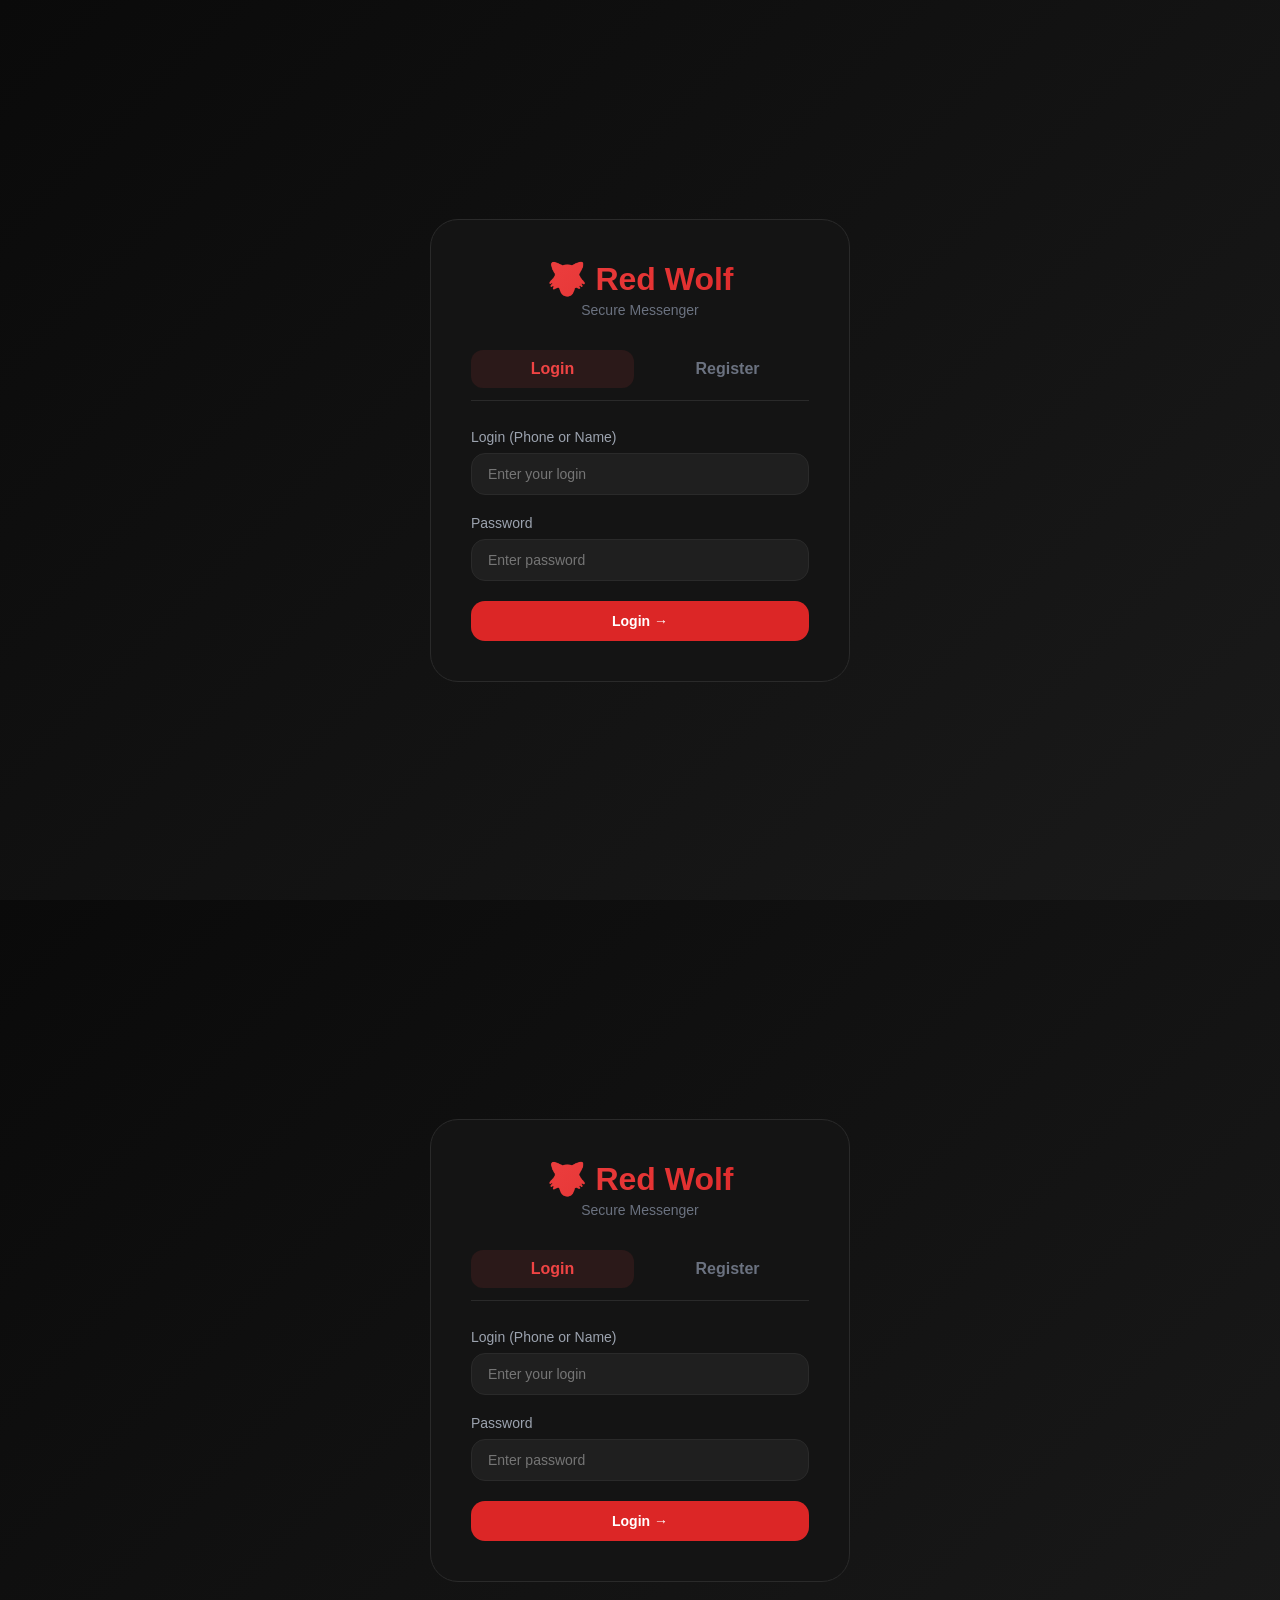
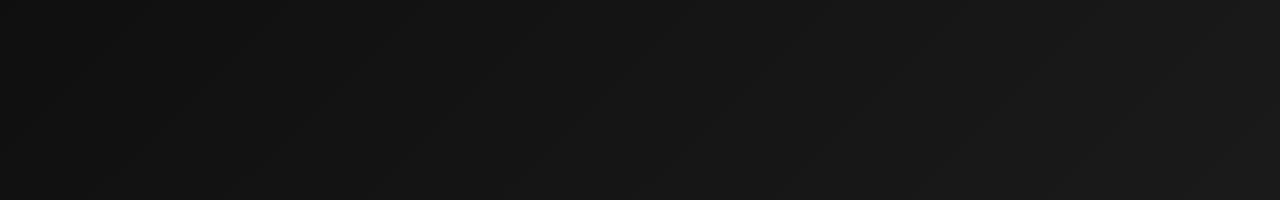
==== wwwroot/index.html @ 5231270f "feat: добавлено шифрование" ====
﻿<!DOCTYPE html>
<html lang="ru">
<head>
    <meta charset="UTF-8">
    <meta name="viewport" content="width=device-width, initial-scale=1.0, user-scalable=no, viewport-fit=cover">
    <title>Red Wolf Messenger</title>
    <style>
        * {
            margin: 0;
            padding: 0;
            box-sizing: border-box;
        }

        body {
            font-family: -apple-system, BlinkMacSystemFont, 'Segoe UI', Roboto, Helvetica, Arial, sans-serif;
            background: #0a0a0a;
            min-height: 100vh;
            color: #e0e0e0;
        }

        .auth-container {
            display: flex;
            justify-content: center;
            align-items: center;
            min-height: 100vh;
            padding: 20px;
            background: linear-gradient(135deg, #0a0a0a 0%, #1a1a1a 100%);
        }

        .auth-card {
            background: #141414;
            border-radius: 28px;
            padding: 40px;
            width: 100%;
            max-width: 420px;
            border: 1px solid #2a2a2a;
        }

        .logo {
            text-align: center;
            margin-bottom: 32px;
        }

        .logo h1 {
            font-size: 32px;
            background: linear-gradient(135deg, #ef4444, #dc2626);
            -webkit-background-clip: text;
            background-clip: text;
            color: transparent;
        }

        .logo p {
            color: #6b7280;
            font-size: 14px;
            margin-top: 4px;
        }

        .auth-tabs {
            display: flex;
            gap: 12px;
            margin-bottom: 28px;
            border-bottom: 1px solid #2a2a2a;
            padding-bottom: 12px;
        }

        .auth-tab {
            flex: 1;
            background: none;
            border: none;
            padding: 10px;
            font-size: 16px;
            font-weight: 600;
            cursor: pointer;
            color: #6b7280;
            border-radius: 12px;
        }

        .auth-tab.active {
            color: #ef4444;
            background: rgba(239, 68, 68, 0.1);
        }

        .auth-form {
            display: flex;
            flex-direction: column;
            gap: 20px;
        }

        .form-group {
            display: flex;
            flex-direction: column;
            gap: 8px;
        }

        .form-group label {
            font-size: 14px;
            font-weight: 500;
            color: #9ca3af;
        }

        .form-group input, .form-group textarea {
            background: #1f1f1f;
            border: 1px solid #2a2a2a;
            border-radius: 14px;
            padding: 12px 16px;
            color: #e0e0e0;
            font-size: 14px;
        }

        .form-group input:focus, .form-group textarea:focus {
            outline: none;
            border-color: #dc2626;
        }

        .btn {
            padding: 12px 24px;
            border-radius: 14px;
            font-weight: 600;
            font-size: 14px;
            cursor: pointer;
            border: none;
        }

        .btn-primary {
            background: #dc2626;
            color: white;
        }

        .btn-primary:hover {
            background: #b91c1c;
        }

        .btn-secondary {
            background: #2a2a2a;
            color: #e0e0e0;
        }

        .btn-secondary:hover {
            background: #3a3a3a;
        }

        .btn-danger {
            background: #7f1d1d;
            color: white;
        }

        .app-container {
            display: none;
            height: 100vh;
            overflow: hidden;
        }

        .app-container.active {
            display: flex;
        }

        .menu-btn {
            display: none;
            position: fixed;
            top: 12px;
            left: 12px;
            z-index: 1001;
            background: #dc2626;
            border: none;
            border-radius: 12px;
            padding: 10px 14px;
            color: white;
            cursor: pointer;
            font-size: 20px;
        }

        .sidebar {
            width: 320px;
            background: #0f0f0f;
            border-right: 1px solid #2a2a2a;
            display: flex;
            flex-direction: column;
            transition: left 0.3s ease;
        }

        .sidebar-header {
            padding: 20px;
            border-bottom: 1px solid #2a2a2a;
            display: flex;
            align-items: center;
            gap: 12px;
        }

        .sidebar-logo-img {
            width: 36px;
            height: 36px;
            border-radius: 8px;
            object-fit: cover;
        }

        .sidebar-avatar {
            width: 44px;
            height: 44px;
            border-radius: 50%;
            object-fit: cover;
            cursor: pointer;
            border: 2px solid #dc2626;
        }

        .sidebar-header h3 {
            flex: 1;
            font-size: 16px;
            cursor: pointer;
        }

        .logout-btn {
            background: none;
            border: none;
            color: #6b7280;
            cursor: pointer;
            font-size: 22px;
        }

        .btn-new-chat, .btn-create-group {
            margin: 12px;
            padding: 12px;
            border-radius: 14px;
            font-weight: 600;
            cursor: pointer;
        }

        .btn-new-chat {
            background: #dc2626;
            border: none;
            color: white;
        }

        .btn-create-group {
            background: #1f1f1f;
            border: 1px solid #dc2626;
            color: #e0e0e0;
        }

        .chats-list {
            flex: 1;
            overflow-y: auto;
            padding: 12px;
        }

        .chat-item {
            padding: 12px;
            border-radius: 14px;
            cursor: pointer;
            margin-bottom: 8px;
            background: #141414;
            border: 1px solid #252525;
            position: relative;
        }

        .chat-item:hover {
            background: #1a1a1a;
            border-color: #dc2626;
        }

        .chat-avatar-container {
            position: relative;
        }

        .online-dot {
            position: absolute;
            bottom: 2px;
            right: 2px;
            width: 12px;
            height: 12px;
            border-radius: 50%;
            border: 2px solid #141414;
        }

        .online-dot.online { background: #22c55e; }
        .online-dot.offline { background: #6b7280; }

        .chat-info {
            flex: 1;
            min-width: 0;
        }

        .chat-name {
            font-weight: 600;
            display: flex;
            align-items: center;
            gap: 6px;
            flex-wrap: wrap;
        }

        .chat-badge {
            font-size: 10px;
            background: #dc2626;
            padding: 2px 6px;
            border-radius: 10px;
        }

        .chat-preview {
            font-size: 12px;
            color: #6b7280;
            white-space: nowrap;
            overflow: hidden;
            text-overflow: ellipsis;
        }

        .chat-preview strong {
            color: #e0e0e0;
            font-weight: 500;
        }

        .unread-badge {
            background: #ef4444;
            color: white;
            border-radius: 20px;
            padding: 2px 8px;
            font-size: 11px;
            font-weight: bold;
            margin-left: 8px;
            min-width: 20px;
            text-align: center;
        }

        .chat-area {
            flex: 1;
            display: flex;
            flex-direction: column;
            background: #121212;
        }

        .chat-header {
            padding: 16px 20px;
            border-bottom: 1px solid #2a2a2a;
            background: #0f0f0f;
        }

        .chat-header-top {
            display: flex;
            justify-content: space-between;
            align-items: center;
        }

        .chat-header h2 {
            font-size: 18px;
            color: #ef4444;
        }

        .edit-chat-btn {
            background: #2a2a2a;
            border: none;
            border-radius: 10px;
            padding: 6px 12px;
            cursor: pointer;
            font-size: 12px;
            color: #e0e0e0;
        }

        .messages-container {
            flex: 1;
            overflow-y: auto;
            padding: 20px;
            display: flex;
            flex-direction: column;
            gap: 12px;
        }

        .message {
            display: flex;
            flex-direction: column;
            max-width: 75%;
            margin-bottom: 8px;
        }

        .message.own { align-self: flex-end; }
        .message.system { align-self: center; max-width: 90%; }

        .message-header {
            display: flex;
            align-items: center;
            gap: 8px;
            margin-bottom: 4px;
        }

        .message-header img {
            width: 28px;
            height: 28px;
            border-radius: 50%;
            cursor: pointer;
        }

        .message-sender {
            font-size: 12px;
            color: #9ca3af;
            cursor: pointer;
        }

        .message-content {
            padding: 10px 14px;
            border-radius: 18px;
            background: #1f1f1f;
            word-wrap: break-word;
        }

        .message.own .message-content {
            background: #dc2626;
            color: white;
        }

        .message-time {
            font-size: 10px;
            color: #6b7280;
            margin-top: 4px;
            margin-left: 4px;
        }

        .message-actions {
            display: flex;
            gap: 8px;
            margin-top: 6px;
            flex-wrap: wrap;
        }

        .message-actions button {
            background: #2a2a2a;
            border: none;
            border-radius: 8px;
            padding: 5px 10px;
            cursor: pointer;
            font-size: 11px;
            color: #e0e0e0;
        }

        .message-actions button:hover {
            background: #dc2626;
            color: white;
        }

        .message-file {
            display: flex;
            align-items: center;
            gap: 12px;
            padding: 12px;
            background: #1f1f1f;
            border-radius: 14px;
            border: 1px solid #2a2a2a;
            flex-wrap: wrap;
        }

        .file-icon { font-size: 32px; }
        .file-info { flex: 1; }
        .file-name { font-weight: 600; font-size: 14px; word-break: break-all; }
        .file-size { font-size: 11px; color: #6b7280; margin-top: 2px; }

        .download-btn {
            background: #22c55e !important;
            border: none !important;
            border-radius: 10px !important;
            padding: 8px 16px !important;
            color: white !important;
            cursor: pointer !important;
            font-weight: bold !important;
            font-size: 13px !important;
            display: inline-flex !important;
            align-items: center !important;
            gap: 6px !important;
        }

        .download-btn:hover {
            background: #16a34a !important;
            transform: scale(1.02) !important;
        }

        .message-caption {
            margin-top: 6px;
            font-size: 12px;
            opacity: 0.8;
            padding: 4px 8px;
            background: rgba(255,255,255,0.05);
            border-radius: 8px;
        }

        .message-input-area {
            padding: 16px 20px;
            border-top: 1px solid #2a2a2a;
            background: #0f0f0f;
            display: flex;
            gap: 10px;
            align-items: center;
            position: relative;
        }

        .message-input-area input {
            flex: 1;
            background: #1f1f1f;
            border: 1px solid #2a2a2a;
            border-radius: 24px;
            padding: 12px 18px;
            color: #e0e0e0;
            font-size: 14px;
        }

        .message-input-area input:focus {
            outline: none;
            border-color: #dc2626;
        }

        .attach-btn, .emoji-btn, .send-btn {
            background: #2a2a2a;
            border: none;
            border-radius: 50%;
            width: 44px;
            height: 44px;
            cursor: pointer;
            font-size: 18px;
        }

        .send-btn { background: #dc2626; color: white; }
        .attach-btn:hover, .emoji-btn:hover, .send-btn:hover { opacity: 0.8; }

        .emoji-picker-container {
            position: relative;
        }

        emoji-picker {
            position: absolute;
            bottom: 55px;
            left: 0;
            z-index: 1000;
            --background: #1f1f1f;
            --border-radius: 16px;
            --category-emoji-size: 24px;
            --emoji-size: 28px;
            --num-columns: 8;
        }

        .typing-indicator {
            font-size: 12px;
            color: #6b7280;
            padding: 6px 20px;
            font-style: italic;
        }

        .modal {
            display: none;
            position: fixed;
            top: 0;
            left: 0;
            width: 100%;
            height: 100%;
            background: rgba(0,0,0,0.85);
            justify-content: center;
            align-items: center;
            z-index: 2000;
        }

        .modal.active { display: flex; }

        .modal-content {
            background: #141414;
            border-radius: 24px;
            padding: 28px;
            width: 90%;
            max-width: 480px;
            border: 1px solid #2a2a2a;
            max-height: 85vh;
            overflow-y: auto;
        }

        .modal-content h3 { color: #ef4444; margin-bottom: 20px; }

        .modal-buttons {
            display: flex;
            gap: 12px;
            margin-top: 24px;
            flex-wrap: wrap;
        }

        .user-search-result {
            padding: 10px;
            border-radius: 12px;
            background: #1f1f1f;
            margin-bottom: 8px;
            cursor: pointer;
            display: flex;
            align-items: center;
            gap: 12px;
        }

        .user-search-result:hover { background: #2a2a2a; border-left: 3px solid #dc2626; }

        .user-search-result img {
            width: 40px;
            height: 40px;
            border-radius: 50%;
        }

        .selected-members {
            display: flex;
            flex-wrap: wrap;
            gap: 8px;
            margin-top: 12px;
        }

        .member-tag {
            background: #dc2626;
            padding: 4px 8px;
            border-radius: 16px;
            font-size: 12px;
            display: flex;
            align-items: center;
            gap: 6px;
        }

        .member-tag button {
            background: none;
            border: none;
            color: white;
            cursor: pointer;
        }

        .profile-avatar-img {
            width: 100px;
            height: 100px;
            border-radius: 50%;
            object-fit: cover;
            border: 3px solid #dc2626;
            cursor: pointer;
        }

        .group-avatar-img {
            width: 80px;
            height: 80px;
            border-radius: 50%;
            object-fit: cover;
            cursor: pointer;
            margin-bottom: 16px;
            border: 2px solid #dc2626;
        }

        .empty-state {
            text-align: center;
            color: #6b7280;
            padding: 40px;
        }

        @media (max-width: 768px) {
            .menu-btn { display: block; }
            .sidebar {
                position: fixed;
                left: -300px;
                top: 0;
                bottom: 0;
                width: 280px;
                z-index: 1000;
            }
            .sidebar.open { left: 0; }
            .message { max-width: 85%; }
            .chat-header { padding-left: 60px; }
        }

        .toast {
            position: fixed;
            bottom: 20px;
            left: 50%;
            transform: translateX(-50%);
            background: #22c55e;
            color: white;
            padding: 10px 20px;
            border-radius: 30px;
            z-index: 9999;
            font-size: 14px;
            animation: fadeOut 2.5s forwards;
        }

        @keyframes fadeOut {
            0% { opacity: 1; }
            70% { opacity: 1; }
            100% { opacity: 0; visibility: hidden; }
        }
    </style>
</head>
<body>

<!-- AUTH -->
<div class="auth-container" id="authContainer">
    <div class="auth-card">
        <div class="logo">
            <h1>🐺 Red Wolf</h1>
            <p>Secure Messenger</p>
        </div>
        <div class="auth-tabs">
            <button class="auth-tab active" data-tab="login">Login</button>
            <button class="auth-tab" data-tab="register">Register</button>
        </div>

        <div id="loginForm" class="auth-form">
            <div class="form-group">
                <label>Login (Phone or Name)</label>
                <input type="text" id="loginLogin" placeholder="Enter your login">
            </div>
            <div class="form-group">
                <label>Password</label>
                <input type="password" id="loginPassword" placeholder="Enter password">
            </div>
            <button class="btn btn-primary" id="doLoginBtn">Login →</button>
        </div>

        <div id="registerForm" class="auth-form" style="display:none">
            <div class="form-group">
                <label>Phone Number</label>
                <input type="tel" id="regPhone" placeholder="+79991234567">
            </div>
            <div class="form-group">
                <label>Name</label>
                <input type="text" id="regName" placeholder="Username">
            </div>
            <div class="form-group">
                <label>Password (min 6)</label>
                <input type="password" id="regPassword" placeholder="Password">
            </div>
            <button class="btn btn-primary" id="sendCodeBtn">Send Code →</button>
        </div>

        <div id="verifyForm" class="auth-form" style="display:none">
            <div class="form-group">
                <label>Verification Code</label>
                <input type="text" id="verifyCode" placeholder="6-digit code" maxlength="6">
            </div>
            <button class="btn btn-primary" id="verifyBtn">Verify & Register →</button>
            <button class="btn btn-secondary" id="backToRegisterBtn">← Back</button>
        </div>
    </div>
</div>

<!-- APP -->
<div class="app-container" id="appContainer">
    <button class="menu-btn" id="menuBtn">☰</button>
    <div class="sidebar" id="sidebar">
        <div class="sidebar-header">
            <img src="/logo/logo.png" class="sidebar-logo-img" onerror="this.style.display='none'; this.nextSibling.style.display='block';">
            <span style="display:none;">🐺</span>
            <img id="sidebarAvatar" class="sidebar-avatar" src="data:image/svg+xml,%3Csvg xmlns='http://www.w3.org/2000/svg' viewBox='0 0 24 24' fill='%236b7280'%3E%3Cpath d='M12 12c2.21 0 4-1.79 4-4s-1.79-4-4-4-4 1.79-4 4 1.79 4 4 4zm0 2c-2.67 0-8 1.34-8 4v2h16v-2c0-2.66-5.33-4-8-4z'/%3E%3C/svg%3E">
            <h3 id="currentUserName">Loading...</h3>
            <button class="logout-btn" id="logoutBtn">🚪</button>
        </div>
        <button class="btn-new-chat" id="newChatBtn">+ New Chat</button>
        <button class="btn-create-group" id="createGroupBtn">👥 Create Group</button>
        <div class="chats-list" id="chatsList"><div class="empty-state">Loading chats...</div></div>
    </div>

    <div class="chat-area">
        <div class="chat-header" id="chatHeader"><h2>Select a chat</h2></div>
        <div class="messages-container" id="messagesContainer"><div class="empty-state">No messages</div></div>
        <div class="typing-indicator" id="typingIndicator" style="display:none"></div>
        <div class="message-input-area">
            <input type="file" id="fileInput" style="display:none">
            <button class="attach-btn" id="attachBtn">📎</button>
            <div class="emoji-picker-container">
                <button class="emoji-btn" id="emojiBtn">😊</button>
            </div>
            <input type="text" id="messageInput" placeholder="Type a message..." disabled>
            <button class="send-btn" id="sendBtn" disabled>➤</button>
        </div>
    </div>
</div>

<!-- MODALS -->
<div class="modal" id="userProfileModal"><div class="modal-content"><div id="userProfileContent"></div><div class="modal-buttons"><button class="btn btn-secondary close-modal">Close</button></div></div></div>
<div class="modal" id="newChatModal"><div class="modal-content"><h3>New Private Chat</h3><input type="text" id="searchUserInput" placeholder="Search username..."><div id="searchResults"></div><div class="modal-buttons"><button class="btn btn-secondary close-modal">Cancel</button></div></div></div>
<div class="modal" id="createGroupModal"><div class="modal-content"><h3>Create Group</h3><input type="text" id="groupName" placeholder="Group name"><input type="number" id="groupMaxUsers" value="100"><input type="text" id="groupSearchInput" placeholder="Search members..."><div id="groupSearchResults"></div><div id="selectedMembers"></div><div class="modal-buttons"><button class="btn btn-primary" id="createGroupSubmit">Create</button><button class="btn btn-secondary close-modal">Cancel</button></div></div></div>
<div class="modal" id="editChatModal"><div class="modal-content"><h3 id="editChatTitle">Edit Chat</h3><input type="text" id="editChatName" placeholder="Chat name"><div id="groupAvatarSection" style="display:none; text-align:center; margin-bottom:20px;"><img id="groupAvatarPreview" class="group-avatar-img" src=""><div style="margin-top:8px;"><button class="btn-secondary" id="uploadGroupAvatarBtn" style="padding:6px 12px;">📷 Upload Avatar</button><button class="btn-danger" id="deleteGroupAvatarBtn" style="padding:6px 12px; margin-left:8px;">🗑️ Remove</button></div><input type="file" id="groupAvatarFile" accept="image/*" style="display:none"></div><div id="groupMembersSection" style="display:none"><input type="text" id="addMemberSearch" placeholder="Add member..."><div id="addMemberResults"></div><div id="membersList"></div></div><div class="modal-buttons"><button class="btn btn-primary" id="saveChatEdit">Save</button><button class="btn btn-danger" id="leaveDeleteBtn">Leave</button><button class="btn btn-secondary close-modal">Cancel</button></div></div></div>
<div class="modal" id="profileModal"><div class="modal-content"><h3>My Profile</h3><div style="text-align:center"><img id="profileAvatar" class="profile-avatar-img" src="data:image/svg+xml,%3Csvg xmlns='http://www.w3.org/2000/svg' viewBox='0 0 24 24' fill='%236b7280'%3E%3Cpath d='M12 12c2.21 0 4-1.79 4-4s-1.79-4-4-4-4 1.79-4 4 1.79 4 4 4zm0 2c-2.67 0-8 1.34-8 4v2h16v-2c0-2.66-5.33-4-8-4z'/%3E%3C/svg%3E"><input type="file" id="avatarFile" accept="image/*" style="display:none"><button class="btn-secondary" id="removeAvatarBtn" style="margin-top:8px">Remove Avatar</button></div><div class="form-group"><label>Name</label><input type="text" id="profileName"></div><div class="form-group"><label>New Password</label><input type="password" id="profileNewPassword"></div><div class="modal-buttons"><button class="btn btn-primary" id="updateProfileBtn">Save</button><button class="btn btn-secondary close-modal">Cancel</button></div></div></div>
<div class="modal" id="editMessageModal"><div class="modal-content"><h3>Edit Message</h3><textarea id="editMessageText" rows="3" style="width:100%;background:#1f1f1f;border:none;border-radius:12px;padding:12px;color:white"></textarea><div class="modal-buttons"><button class="btn btn-primary" id="saveEditMessage">Save</button><button class="btn btn-secondary close-modal">Cancel</button></div></div></div>

<script src="https://cdnjs.cloudflare.com/ajax/libs/microsoft-signalr/7.0.5/signalr.min.js"></script>
<script type="module">
    import 'https://cdn.jsdelivr.net/npm/emoji-picker-element@1.17.0/index.js';
    
    window.initEmojiPicker = () => {
        const container = document.querySelector('.emoji-picker-container');
        if (!container) return;
        
        const picker = document.createElement('emoji-picker');
        picker.style.display = 'none';
        picker.addEventListener('emoji-click', (event) => {
            const input = document.getElementById('messageInput');
            if (input) {
                input.value += event.detail.unicode;
                picker.style.display = 'none';
                input.focus();
            }
        });
        container.appendChild(picker);
        
        const emojiBtn = document.getElementById('emojiBtn');
        if (emojiBtn) {
            const newBtn = emojiBtn.cloneNode(true);
            emojiBtn.parentNode.replaceChild(newBtn, emojiBtn);
            newBtn.addEventListener('click', (e) => {
                e.stopPropagation();
                picker.style.display = picker.style.display === 'none' ? 'block' : 'none';
            });
        }
        
        document.addEventListener('click', (e) => {
            if (container && !container.contains(e.target) && picker.style.display === 'block') {
                picker.style.display = 'none';
            }
        });
    };
</script>
<!DOCTYPE html>
<html lang="ru">
<head>
    <meta charset="UTF-8">
    <meta name="viewport" content="width=device-width, initial-scale=1.0, user-scalable=no, viewport-fit=cover">
    <title>Red Wolf Messenger</title>
    <style>
        * {
            margin: 0;
            padding: 0;
            box-sizing: border-box;
        }

        body {
            font-family: -apple-system, BlinkMacSystemFont, 'Segoe UI', Roboto, Helvetica, Arial, sans-serif;
            background: #0a0a0a;
            min-height: 100vh;
            color: #e0e0e0;
        }

        .auth-container {
            display: flex;
            justify-content: center;
            align-items: center;
            min-height: 100vh;
            padding: 20px;
            background: linear-gradient(135deg, #0a0a0a 0%, #1a1a1a 100%);
        }

        .auth-card {
            background: #141414;
            border-radius: 28px;
            padding: 40px;
            width: 100%;
            max-width: 420px;
            border: 1px solid #2a2a2a;
        }

        .logo {
            text-align: center;
            margin-bottom: 32px;
        }

        .logo h1 {
            font-size: 32px;
            background: linear-gradient(135deg, #ef4444, #dc2626);
            -webkit-background-clip: text;
            background-clip: text;
            color: transparent;
        }

        .logo p {
            color: #6b7280;
            font-size: 14px;
            margin-top: 4px;
        }

        .auth-tabs {
            display: flex;
            gap: 12px;
            margin-bottom: 28px;
            border-bottom: 1px solid #2a2a2a;
            padding-bottom: 12px;
        }

        .auth-tab {
            flex: 1;
            background: none;
            border: none;
            padding: 10px;
            font-size: 16px;
            font-weight: 600;
            cursor: pointer;
            color: #6b7280;
            border-radius: 12px;
        }

        .auth-tab.active {
            color: #ef4444;
            background: rgba(239, 68, 68, 0.1);
        }

        .auth-form {
            display: flex;
            flex-direction: column;
            gap: 20px;
        }

        .form-group {
            display: flex;
            flex-direction: column;
            gap: 8px;
        }

        .form-group label {
            font-size: 14px;
            font-weight: 500;
            color: #9ca3af;
        }

        .form-group input, .form-group textarea {
            background: #1f1f1f;
            border: 1px solid #2a2a2a;
            border-radius: 14px;
            padding: 12px 16px;
            color: #e0e0e0;
            font-size: 14px;
        }

        .form-group input:focus, .form-group textarea:focus {
            outline: none;
            border-color: #dc2626;
        }

        .btn {
            padding: 12px 24px;
            border-radius: 14px;
            font-weight: 600;
            font-size: 14px;
            cursor: pointer;
            border: none;
        }

        .btn-primary {
            background: #dc2626;
            color: white;
        }

        .btn-primary:hover {
            background: #b91c1c;
        }

        .btn-secondary {
            background: #2a2a2a;
            color: #e0e0e0;
        }

        .btn-secondary:hover {
            background: #3a3a3a;
        }

        .btn-danger {
            background: #7f1d1d;
            color: white;
        }

        .app-container {
            display: none;
            height: 100vh;
            overflow: hidden;
        }

        .app-container.active {
            display: flex;
        }

        .menu-btn {
            display: none;
            position: fixed;
            top: 12px;
            left: 12px;
            z-index: 1001;
            background: #dc2626;
            border: none;
            border-radius: 12px;
            padding: 10px 14px;
            color: white;
            cursor: pointer;
            font-size: 20px;
        }

        .sidebar {
            width: 320px;
            background: #0f0f0f;
            border-right: 1px solid #2a2a2a;
            display: flex;
            flex-direction: column;
            transition: left 0.3s ease;
        }

        .sidebar-header {
            padding: 20px;
            border-bottom: 1px solid #2a2a2a;
            display: flex;
            align-items: center;
            gap: 12px;
        }

        .sidebar-logo-img {
            width: 36px;
            height: 36px;
            border-radius: 8px;
            object-fit: cover;
        }

        .sidebar-avatar {
            width: 44px;
            height: 44px;
            border-radius: 50%;
            object-fit: cover;
            cursor: pointer;
            border: 2px solid #dc2626;
        }

        .sidebar-header h3 {
            flex: 1;
            font-size: 16px;
            cursor: pointer;
        }

        .logout-btn {
            background: none;
            border: none;
            color: #6b7280;
            cursor: pointer;
            font-size: 22px;
        }

        .btn-new-chat, .btn-create-group {
            margin: 12px;
            padding: 12px;
            border-radius: 14px;
            font-weight: 600;
            cursor: pointer;
        }

        .btn-new-chat {
            background: #dc2626;
            border: none;
            color: white;
        }

        .btn-create-group {
            background: #1f1f1f;
            border: 1px solid #dc2626;
            color: #e0e0e0;
        }

        .chats-list {
            flex: 1;
            overflow-y: auto;
            padding: 12px;
        }

        .chat-item {
            padding: 12px;
            border-radius: 14px;
            cursor: pointer;
            margin-bottom: 8px;
            background: #141414;
            border: 1px solid #252525;
            position: relative;
        }

        .chat-item:hover {
            background: #1a1a1a;
            border-color: #dc2626;
        }

        .chat-avatar-container {
            position: relative;
        }

        .online-dot {
            position: absolute;
            bottom: 2px;
            right: 2px;
            width: 12px;
            height: 12px;
            border-radius: 50%;
            border: 2px solid #141414;
        }

        .online-dot.online { background: #22c55e; }
        .online-dot.offline { background: #6b7280; }

        .chat-info {
            flex: 1;
            min-width: 0;
        }

        .chat-name {
            font-weight: 600;
            display: flex;
            align-items: center;
            gap: 6px;
            flex-wrap: wrap;
        }

        .chat-badge {
            font-size: 10px;
            background: #dc2626;
            padding: 2px 6px;
            border-radius: 10px;
        }

        .chat-preview {
            font-size: 12px;
            color: #6b7280;
            white-space: nowrap;
            overflow: hidden;
            text-overflow: ellipsis;
        }

        .chat-preview strong {
            color: #e0e0e0;
            font-weight: 500;
        }

        .unread-badge {
            background: #ef4444;
            color: white;
            border-radius: 20px;
            padding: 2px 8px;
            font-size: 11px;
            font-weight: bold;
            margin-left: 8px;
            min-width: 20px;
            text-align: center;
        }

        .chat-area {
            flex: 1;
            display: flex;
            flex-direction: column;
            background: #121212;
        }

        .chat-header {
            padding: 16px 20px;
            border-bottom: 1px solid #2a2a2a;
            background: #0f0f0f;
        }

        .chat-header-top {
            display: flex;
            justify-content: space-between;
            align-items: center;
        }

        .chat-header h2 {
            font-size: 18px;
            color: #ef4444;
        }

        .edit-chat-btn {
            background: #2a2a2a;
            border: none;
            border-radius: 10px;
            padding: 6px 12px;
            cursor: pointer;
            font-size: 12px;
            color: #e0e0e0;
        }

        .messages-container {
            flex: 1;
            overflow-y: auto;
            padding: 20px;
            display: flex;
            flex-direction: column;
            gap: 12px;
        }

        .message {
            display: flex;
            flex-direction: column;
            max-width: 75%;
            margin-bottom: 8px;
        }

        .message.own { align-self: flex-end; }
        .message.system { align-self: center; max-width: 90%; }

        .message-header {
            display: flex;
            align-items: center;
            gap: 8px;
            margin-bottom: 4px;
        }

        .message-header img {
            width: 28px;
            height: 28px;
            border-radius: 50%;
            cursor: pointer;
        }

        .message-sender {
            font-size: 12px;
            color: #9ca3af;
            cursor: pointer;
        }

        .message-content {
            padding: 10px 14px;
            border-radius: 18px;
            background: #1f1f1f;
            word-wrap: break-word;
        }

        .message.own .message-content {
            background: #dc2626;
            color: white;
        }

        .message-time {
            font-size: 10px;
            color: #6b7280;
            margin-top: 4px;
            margin-left: 4px;
        }

        .message-actions {
            display: flex;
            gap: 8px;
            margin-top: 6px;
            flex-wrap: wrap;
        }

        .message-actions button {
            background: #2a2a2a;
            border: none;
            border-radius: 8px;
            padding: 5px 10px;
            cursor: pointer;
            font-size: 11px;
            color: #e0e0e0;
        }

        .message-actions button:hover {
            background: #dc2626;
            color: white;
        }

        .message-file {
            display: flex;
            align-items: center;
            gap: 12px;
            padding: 12px;
            background: #1f1f1f;
            border-radius: 14px;
            border: 1px solid #2a2a2a;
            flex-wrap: wrap;
        }

        .file-icon { font-size: 32px; }
        .file-info { flex: 1; }
        .file-name { font-weight: 600; font-size: 14px; word-break: break-all; }
        .file-size { font-size: 11px; color: #6b7280; margin-top: 2px; }

        .download-btn {
            background: #22c55e !important;
            border: none !important;
            border-radius: 10px !important;
            padding: 8px 16px !important;
            color: white !important;
            cursor: pointer !important;
            font-weight: bold !important;
            font-size: 13px !important;
            display: inline-flex !important;
            align-items: center !important;
            gap: 6px !important;
        }

        .download-btn:hover {
            background: #16a34a !important;
            transform: scale(1.02) !important;
        }

        .message-caption {
            margin-top: 6px;
            font-size: 12px;
            opacity: 0.8;
            padding: 4px 8px;
            background: rgba(255,255,255,0.05);
            border-radius: 8px;
        }

        .message-input-area {
            padding: 16px 20px;
            border-top: 1px solid #2a2a2a;
            background: #0f0f0f;
            display: flex;
            gap: 10px;
            align-items: center;
            position: relative;
        }

        .message-input-area input {
            flex: 1;
            background: #1f1f1f;
            border: 1px solid #2a2a2a;
            border-radius: 24px;
            padding: 12px 18px;
            color: #e0e0e0;
            font-size: 14px;
        }

        .message-input-area input:focus {
            outline: none;
            border-color: #dc2626;
        }

        .attach-btn, .emoji-btn, .send-btn {
            background: #2a2a2a;
            border: none;
            border-radius: 50%;
            width: 44px;
            height: 44px;
            cursor: pointer;
            font-size: 18px;
        }

        .send-btn { background: #dc2626; color: white; }
        .attach-btn:hover, .emoji-btn:hover, .send-btn:hover { opacity: 0.8; }

        .emoji-picker-container {
            position: relative;
        }

        emoji-picker {
            position: absolute;
            bottom: 55px;
            left: 0;
            z-index: 1000;
            --background: #1f1f1f;
            --border-radius: 16px;
            --category-emoji-size: 24px;
            --emoji-size: 28px;
            --num-columns: 8;
        }

        .typing-indicator {
            font-size: 12px;
            color: #6b7280;
            padding: 6px 20px;
            font-style: italic;
        }

        .modal {
            display: none;
            position: fixed;
            top: 0;
            left: 0;
            width: 100%;
            height: 100%;
            background: rgba(0,0,0,0.85);
            justify-content: center;
            align-items: center;
            z-index: 2000;
        }

        .modal.active { display: flex; }

        .modal-content {
            background: #141414;
            border-radius: 24px;
            padding: 28px;
            width: 90%;
            max-width: 480px;
            border: 1px solid #2a2a2a;
            max-height: 85vh;
            overflow-y: auto;
        }

        .modal-content h3 { color: #ef4444; margin-bottom: 20px; }

        .modal-buttons {
            display: flex;
            gap: 12px;
            margin-top: 24px;
            flex-wrap: wrap;
        }

        .user-search-result {
            padding: 10px;
            border-radius: 12px;
            background: #1f1f1f;
            margin-bottom: 8px;
            cursor: pointer;
            display: flex;
            align-items: center;
            gap: 12px;
        }

        .user-search-result:hover { background: #2a2a2a; border-left: 3px solid #dc2626; }

        .user-search-result img {
            width: 40px;
            height: 40px;
            border-radius: 50%;
        }

        .selected-members {
            display: flex;
            flex-wrap: wrap;
            gap: 8px;
            margin-top: 12px;
        }

        .member-tag {
            background: #dc2626;
            padding: 4px 8px;
            border-radius: 16px;
            font-size: 12px;
            display: flex;
            align-items: center;
            gap: 6px;
        }

        .member-tag button {
            background: none;
            border: none;
            color: white;
            cursor: pointer;
        }

        .profile-avatar-img {
            width: 100px;
            height: 100px;
            border-radius: 50%;
            object-fit: cover;
            border: 3px solid #dc2626;
            cursor: pointer;
        }

        .group-avatar-img {
            width: 80px;
            height: 80px;
            border-radius: 50%;
            object-fit: cover;
            cursor: pointer;
            margin-bottom: 16px;
            border: 2px solid #dc2626;
        }

        .empty-state {
            text-align: center;
            color: #6b7280;
            padding: 40px;
        }

        @media (max-width: 768px) {
            .menu-btn { display: block; }
            .sidebar {
                position: fixed;
                left: -300px;
                top: 0;
                bottom: 0;
                width: 280px;
                z-index: 1000;
            }
            .sidebar.open { left: 0; }
            .message { max-width: 85%; }
            .chat-header { padding-left: 60px; }
        }

        .toast {
            position: fixed;
            bottom: 20px;
            left: 50%;
            transform: translateX(-50%);
            background: #22c55e;
            color: white;
            padding: 10px 20px;
            border-radius: 30px;
            z-index: 9999;
            font-size: 14px;
            animation: fadeOut 2.5s forwards;
        }

        @keyframes fadeOut {
            0% { opacity: 1; }
            70% { opacity: 1; }
            100% { opacity: 0; visibility: hidden; }
        }
    </style>
</head>
<body>

<!-- AUTH -->
<div class="auth-container" id="authContainer">
    <div class="auth-card">
        <div class="logo">
            <h1>🐺 Red Wolf</h1>
            <p>Secure Messenger</p>
        </div>
        <div class="auth-tabs">
            <button class="auth-tab active" data-tab="login">Login</button>
            <button class="auth-tab" data-tab="register">Register</button>
        </div>

        <div id="loginForm" class="auth-form">
            <div class="form-group">
                <label>Login (Phone or Name)</label>
                <input type="text" id="loginLogin" placeholder="Enter your login">
            </div>
            <div class="form-group">
                <label>Password</label>
                <input type="password" id="loginPassword" placeholder="Enter password">
            </div>
            <button class="btn btn-primary" id="doLoginBtn">Login →</button>
        </div>

        <div id="registerForm" class="auth-form" style="display:none">
            <div class="form-group">
                <label>Phone Number</label>
                <input type="tel" id="regPhone" placeholder="+79991234567">
            </div>
            <div class="form-group">
                <label>Name</label>
                <input type="text" id="regName" placeholder="Username">
            </div>
            <div class="form-group">
                <label>Password (min 6)</label>
                <input type="password" id="regPassword" placeholder="Password">
            </div>
            <button class="btn btn-primary" id="sendCodeBtn">Send Code →</button>
        </div>

        <div id="verifyForm" class="auth-form" style="display:none">
            <div class="form-group">
                <label>Verification Code</label>
                <input type="text" id="verifyCode" placeholder="6-digit code" maxlength="6">
            </div>
            <button class="btn btn-primary" id="verifyBtn">Verify & Register →</button>
            <button class="btn btn-secondary" id="backToRegisterBtn">← Back</button>
        </div>
    </div>
</div>

<!-- APP -->
<div class="app-container" id="appContainer">
    <button class="menu-btn" id="menuBtn">☰</button>
    <div class="sidebar" id="sidebar">
        <div class="sidebar-header">
            <img src="/logo/logo.png" class="sidebar-logo-img" onerror="this.style.display='none'; this.nextSibling.style.display='block';">
            <span style="display:none;">🐺</span>
            <img id="sidebarAvatar" class="sidebar-avatar" src="data:image/svg+xml,%3Csvg xmlns='http://www.w3.org/2000/svg' viewBox='0 0 24 24' fill='%236b7280'%3E%3Cpath d='M12 12c2.21 0 4-1.79 4-4s-1.79-4-4-4-4 1.79-4 4 1.79 4 4 4zm0 2c-2.67 0-8 1.34-8 4v2h16v-2c0-2.66-5.33-4-8-4z'/%3E%3C/svg%3E">
            <h3 id="currentUserName">Loading...</h3>
            <button class="logout-btn" id="logoutBtn">🚪</button>
        </div>
        <button class="btn-new-chat" id="newChatBtn">+ New Chat</button>
        <button class="btn-create-group" id="createGroupBtn">👥 Create Group</button>
        <div class="chats-list" id="chatsList"><div class="empty-state">Loading chats...</div></div>
    </div>

    <div class="chat-area">
        <div class="chat-header" id="chatHeader"><h2>Select a chat</h2></div>
        <div class="messages-container" id="messagesContainer"><div class="empty-state">No messages</div></div>
        <div class="typing-indicator" id="typingIndicator" style="display:none"></div>
        <div class="message-input-area">
            <input type="file" id="fileInput" style="display:none">
            <button class="attach-btn" id="attachBtn">📎</button>
            <div class="emoji-picker-container">
                <button class="emoji-btn" id="emojiBtn">😊</button>
            </div>
            <input type="text" id="messageInput" placeholder="Type a message..." disabled>
            <button class="send-btn" id="sendBtn" disabled>➤</button>
        </div>
    </div>
</div>

<!-- MODALS -->
<div class="modal" id="userProfileModal"><div class="modal-content"><div id="userProfileContent"></div><div class="modal-buttons"><button class="btn btn-secondary close-modal">Close</button></div></div></div>
<div class="modal" id="newChatModal"><div class="modal-content"><h3>New Private Chat</h3><input type="text" id="searchUserInput" placeholder="Search username..."><div id="searchResults"></div><div class="modal-buttons"><button class="btn btn-secondary close-modal">Cancel</button></div></div></div>
<div class="modal" id="createGroupModal"><div class="modal-content"><h3>Create Group</h3><input type="text" id="groupName" placeholder="Group name"><input type="number" id="groupMaxUsers" value="100"><input type="text" id="groupSearchInput" placeholder="Search members..."><div id="groupSearchResults"></div><div id="selectedMembers"></div><div class="modal-buttons"><button class="btn btn-primary" id="createGroupSubmit">Create</button><button class="btn btn-secondary close-modal">Cancel</button></div></div></div>
<div class="modal" id="editChatModal"><div class="modal-content"><h3 id="editChatTitle">Edit Chat</h3><input type="text" id="editChatName" placeholder="Chat name"><div id="groupAvatarSection" style="display:none; text-align:center; margin-bottom:20px;"><img id="groupAvatarPreview" class="group-avatar-img" src=""><div style="margin-top:8px;"><button class="btn-secondary" id="uploadGroupAvatarBtn" style="padding:6px 12px;">📷 Upload Avatar</button><button class="btn-danger" id="deleteGroupAvatarBtn" style="padding:6px 12px; margin-left:8px;">🗑️ Remove</button></div><input type="file" id="groupAvatarFile" accept="image/*" style="display:none"></div><div id="groupMembersSection" style="display:none"><input type="text" id="addMemberSearch" placeholder="Add member..."><div id="addMemberResults"></div><div id="membersList"></div></div><div class="modal-buttons"><button class="btn btn-primary" id="saveChatEdit">Save</button><button class="btn btn-danger" id="leaveDeleteBtn">Leave</button><button class="btn btn-secondary close-modal">Cancel</button></div></div></div>
<div class="modal" id="profileModal"><div class="modal-content"><h3>My Profile</h3><div style="text-align:center"><img id="profileAvatar" class="profile-avatar-img" src="data:image/svg+xml,%3Csvg xmlns='http://www.w3.org/2000/svg' viewBox='0 0 24 24' fill='%236b7280'%3E%3Cpath d='M12 12c2.21 0 4-1.79 4-4s-1.79-4-4-4-4 1.79-4 4 1.79 4 4 4zm0 2c-2.67 0-8 1.34-8 4v2h16v-2c0-2.66-5.33-4-8-4z'/%3E%3C/svg%3E"><input type="file" id="avatarFile" accept="image/*" style="display:none"><button class="btn-secondary" id="removeAvatarBtn" style="margin-top:8px">Remove Avatar</button></div><div class="form-group"><label>Name</label><input type="text" id="profileName"></div><div class="form-group"><label>New Password</label><input type="password" id="profileNewPassword"></div><div class="modal-buttons"><button class="btn btn-primary" id="updateProfileBtn">Save</button><button class="btn btn-secondary close-modal">Cancel</button></div></div></div>
<div class="modal" id="editMessageModal"><div class="modal-content"><h3>Edit Message</h3><textarea id="editMessageText" rows="3" style="width:100%;background:#1f1f1f;border:none;border-radius:12px;padding:12px;color:white"></textarea><div class="modal-buttons"><button class="btn btn-primary" id="saveEditMessage">Save</button><button class="btn btn-secondary close-modal">Cancel</button></div></div></div>

<script src="https://cdnjs.cloudflare.com/ajax/libs/microsoft-signalr/7.0.5/signalr.min.js"></script>
<script type="module">
    import 'https://cdn.jsdelivr.net/npm/emoji-picker-element@1.17.0/index.js';
    
    window.initEmojiPicker = () => {
        const container = document.querySelector('.emoji-picker-container');
        if (!container) return;
        const picker = document.createElement('emoji-picker');
        picker.style.display = 'none';
        picker.addEventListener('emoji-click', (event) => {
            const input = document.getElementById('messageInput');
            if (input) {
                input.value += event.detail.unicode;
                picker.style.display = 'none';
                input.focus();
            }
        });
        container.appendChild(picker);
        const emojiBtn = document.getElementById('emojiBtn');
        if (emojiBtn) {
            const newBtn = emojiBtn.cloneNode(true);
            emojiBtn.parentNode.replaceChild(newBtn, emojiBtn);
            newBtn.addEventListener('click', (e) => {
                e.stopPropagation();
                picker.style.display = picker.style.display === 'none' ? 'block' : 'none';
            });
        }
        document.addEventListener('click', (e) => {
            if (container && !container.contains(e.target) && picker.style.display === 'block') {
                picker.style.display = 'none';
            }
        });
    };
</script>
<script>
    // ============ STATE ============
    let currentUser = null, currentChat = null, currentChatInfo = null, token = null, connection = null;
    let typingTimeout = null, editingMessageId = null;
    let selectedGroupMembers = [], tempPhoneNumber = null;
    let onlineUsers = new Map();
    let unreadCounts = new Map();
    let lastMessagesCache = new Map();
    let privateKey = null;
    let sessionKeys = new Map();
    const API_BASE = '/api';
    const DEFAULT_AVATAR = "data:image/svg+xml,%3Csvg xmlns='http://www.w3.org/2000/svg' viewBox='0 0 24 24' fill='%236b7280'%3E%3Cpath d='M12 12c2.21 0 4-1.79 4-4s-1.79-4-4-4-4 1.79-4 4 1.79 4 4 4zm0 2c-2.67 0-8 1.34-8 4v2h16v-2c0-2.66-5.33-4-8-4z'/%3E%3C/svg%3E";

    // ============ UTILITIES ============
    function showToast(msg, isErr = false) {
        const toast = document.createElement('div');
        toast.className = 'toast';
        toast.textContent = msg;
        toast.style.background = isErr ? '#ef4444' : '#22c55e';
        document.body.appendChild(toast);
        setTimeout(() => toast.remove(), 2500);
    }

    function escapeHtml(str) { if(!str) return ''; return str.replace(/[&<>]/g, function(m){ if(m==='&') return '&amp;'; if(m==='<') return '&lt;'; if(m==='>') return '&gt;'; return m;}); }
    function formatFileSize(bytes) { if(!bytes) return '0 B'; const k=1024, sizes=['B','KB','MB','GB']; const i=Math.floor(Math.log(bytes)/Math.log(k)); return parseFloat((bytes/Math.pow(k,i)).toFixed(1))+' '+sizes[i]; }
    function getFileIcon(name) { const e=name?.split('.').pop()?.toLowerCase(); if(['jpg','jpeg','png','gif','webp'].includes(e)) return '🖼️'; if(['mp4','mov','avi','mkv'].includes(e)) return '🎥'; if(['pdf'].includes(e)) return '📕'; if(['doc','docx'].includes(e)) return '📘'; if(['xls','xlsx'].includes(e)) return '📊'; if(['txt','json','xml'].includes(e)) return '📄'; return '📎'; }
    
    function formatMessageDate(dateString) {
        if(!dateString) return '';
        const date = new Date(dateString);
        if(isNaN(date.getTime())) return '';
        const now = new Date();
        const today = new Date(now.getFullYear(), now.getMonth(), now.getDate());
        const msgDate = new Date(date.getFullYear(), date.getMonth(), date.getDate());
        const diffDays = Math.floor((today - msgDate) / (1000 * 60 * 60 * 24));
        const hours = date.getHours().toString().padStart(2, '0');
        const minutes = date.getMinutes().toString().padStart(2, '0');
        const timeStr = `${hours}:${minutes}`;
        if(diffDays === 0) return timeStr;
        if(diffDays === 1) return `Yesterday at ${timeStr}`;
        if(diffDays < 7) {
            const days = ['Sunday', 'Monday', 'Tuesday', 'Wednesday', 'Thursday', 'Friday', 'Saturday'];
            return `${days[date.getDay()]} at ${timeStr}`;
        }
        return `${date.getDate()}.${date.getMonth()+1}.${date.getFullYear()} at ${timeStr}`;
    }

    function isMessageEdited(msg) {
        if(!msg.messageLastUpdateDate || !msg.messageCreateDate) return false;
        const createDate = new Date(msg.messageCreateDate);
        const updateDate = new Date(msg.messageLastUpdateDate);
        const diffMs = Math.abs(updateDate - createDate);
        return diffMs > 1000;
    }

    function copyToClipboard(text) { navigator.clipboard.writeText(text); showToast('Copied!'); }
    function closeModals() { document.querySelectorAll('.modal').forEach(m=>m.classList.remove('active')); }
    function showModal(id) { closeModals(); document.getElementById(id).classList.add('active'); }
    
    function getSafeToken() {
        if (!token) return '';
        return encodeURIComponent(token);
    }

    async function api(url, opts={}) {
        const res = await fetch(API_BASE+url, {
            headers: { 'Content-Type':'application/json', ...(token?{'Authorization':`Bearer ${token}`}:{}) },
            ...opts
        });
        if(!res.ok) throw new Error(await res.text() || `HTTP ${res.status}`);
        return res;
    }

    // ============ CRYPTO ============
    async function generateRSAKeys() {
        const keyPair = await crypto.subtle.generateKey(
            { name: "RSA-OAEP", modulusLength: 2048, publicExponent: new Uint8Array([1, 0, 1]), hash: "SHA-256" },
            true, ["encrypt", "decrypt"]
        );
        return keyPair;
    }
    
    async function exportPublicKey(publicKey) {
        const exported = await crypto.subtle.exportKey("spki", publicKey);
        return btoa(String.fromCharCode(...new Uint8Array(exported)));
    }
    
    async function importPublicKey(base64Key) {
        const cleanKey = base64Key?.trim()?.replace(/\s/g, '') || '';
        const binary = Uint8Array.from(atob(cleanKey), c => c.charCodeAt(0));
        return await crypto.subtle.importKey(
            "spki", binary, { name: "RSA-OAEP", hash: "SHA-256" }, false, ["encrypt"]
        );
    }
    
    async function importPrivateKey(base64Key) {
        const cleanKey = base64Key?.trim()?.replace(/\s/g, '') || '';
        const binary = Uint8Array.from(atob(cleanKey), c => c.charCodeAt(0));
        return await crypto.subtle.importKey(
            "pkcs8", binary, { name: "RSA-OAEP", hash: "SHA-256" }, false, ["decrypt"]
        );
    }
    
    async function exportPrivateKey(privateKey) {
        const exported = await crypto.subtle.exportKey("pkcs8", privateKey);
        return btoa(String.fromCharCode(...new Uint8Array(exported)));
    }
    
    async function encryptWithPublicKey(data, publicKey) {
        const encrypted = await crypto.subtle.encrypt({ name: "RSA-OAEP" }, publicKey, data);
        return btoa(String.fromCharCode(...new Uint8Array(encrypted)));
    }
    
    async function decryptWithPrivateKey(encryptedBase64, privateKey) {
        const encrypted = Uint8Array.from(atob(encryptedBase64), c => c.charCodeAt(0));
        const decrypted = await crypto.subtle.decrypt({ name: "RSA-OAEP" }, privateKey, encrypted);
        return decrypted;
    }
    
    async function generateSessionKey() {
        return await crypto.subtle.generateKey({ name: "AES-GCM", length: 256 }, true, ["encrypt", "decrypt"]);
    }
    
    async function exportSessionKey(sessionKey) {
        const exported = await crypto.subtle.exportKey("raw", sessionKey);
        return btoa(String.fromCharCode(...new Uint8Array(exported)));
    }
    
    async function encryptMessage(message, sessionKey) {
        const iv = crypto.getRandomValues(new Uint8Array(12));
        const encoded = new TextEncoder().encode(message);
        const encrypted = await crypto.subtle.encrypt({ name: "AES-GCM", iv: iv }, sessionKey, encoded);
        return {
            encryptedData: btoa(String.fromCharCode(...new Uint8Array(encrypted))),
            iv: btoa(String.fromCharCode(...iv))
        };
    }
    
    async function decryptMessage(encryptedBase64, ivBase64, sessionKey) {
        const encrypted = Uint8Array.from(atob(encryptedBase64), c => c.charCodeAt(0));
        const iv = Uint8Array.from(atob(ivBase64), c => c.charCodeAt(0));
        const decrypted = await crypto.subtle.decrypt({ name: "AES-GCM", iv: iv }, sessionKey, encrypted);
        return new TextDecoder().decode(decrypted);
    }
    
    // IndexedDB
    const DB_NAME = "RedWolfKeys";
    const DB_VERSION = 1;
    
    function openKeyDatabase() {
        return new Promise((resolve, reject) => {
            const request = indexedDB.open(DB_NAME, DB_VERSION);
            request.onerror = () => reject(request.error);
            request.onsuccess = () => resolve(request.result);
            request.onupgradeneeded = (event) => {
                const db = event.target.result;
                if (!db.objectStoreNames.contains("keys")) db.createObjectStore("keys", { keyPath: "id" });
            };
        });
    }
    
    async function savePrivateKeyToDB(privateKeyBase64) {
        const db = await openKeyDatabase();
        const tx = db.transaction("keys", "readwrite");
        tx.objectStore("keys").put({ id: "privateKey", value: privateKeyBase64 });
        return new Promise((resolve, reject) => { tx.oncomplete = () => resolve(); tx.onerror = () => reject(tx.error); });
    }
    
    async function loadPrivateKeyFromDB() {
        const db = await openKeyDatabase();
        const tx = db.transaction("keys", "readonly");
        const request = tx.objectStore("keys").get("privateKey");
        return new Promise((resolve, reject) => {
            request.onsuccess = () => resolve(request.result?.value || null);
            request.onerror = () => reject(request.error);
        });
    }

    // ============ AUTH ============
    async function handleLogin() {
        const login = document.getElementById('loginLogin').value, pwd = document.getElementById('loginPassword').value;
        if(!login||!pwd) return showToast('Fill all fields', true);
        try {
            const res = await fetch(API_BASE+'/User/login', {method:'POST',headers:{'Content-Type':'application/json'},body:JSON.stringify({login,password:pwd})});
            if(!res.ok) throw new Error(await res.text());
            const data = await res.json();
            token = data.token; currentUser = { id: data.userId };
            localStorage.setItem('token', token); localStorage.setItem('userId', data.userId);
            
            const profileRes = await api('/User/profile');
            const profile = await profileRes.json();
            currentUser.publicKey = profile.publicKey;
            
            const privateKeyBase64 = await loadPrivateKeyFromDB();
            if (privateKeyBase64) privateKey = await importPrivateKey(privateKeyBase64);
            await initApp();
        } catch(e) { showToast('Login failed: '+e.message, true); }
    }
    
    async function verifyReg() {
        const code = document.getElementById('verifyCode').value.trim();
        if(!code||code.length!==6) return showToast('Enter 6-digit code',true);
        try {
            const res = await fetch(API_BASE+'/User/verify-and-register', {method:'POST',headers:{'Content-Type':'application/json'},body:JSON.stringify({phoneNumber:tempPhoneNumber,code})});
            if(!res.ok) throw new Error(await res.text());
            const data = await res.json();
            token = data.token; currentUser = { id: data.userId };
            localStorage.setItem('token', token); localStorage.setItem('userId', data.userId);
            
            const keyPair = await generateRSAKeys();
            const publicKeyBase64 = await exportPublicKey(keyPair.publicKey);
            const privateKeyBase64 = await exportPrivateKey(keyPair.privateKey);
            
            await fetch(API_BASE+'/User/public-key', {
                method: 'POST',
                headers: { 'Content-Type':'application/json', 'Authorization':`Bearer ${token}` },
                body: JSON.stringify({ publicKey: publicKeyBase64 })
            });
            
            await savePrivateKeyToDB(privateKeyBase64);
            privateKey = keyPair.privateKey;
            currentUser.publicKey = publicKeyBase64;
            await initApp();
        } catch(e) { showToast(e.message,true); }
    }
    
    async function requestCode() {
        const phone=document.getElementById('regPhone').value.trim(), name=document.getElementById('regName').value.trim(), pwd=document.getElementById('regPassword').value;
        if(!phone||!name||!pwd) return showToast('Fill all fields',true);
        if(pwd.length<6) return showToast('Password min 6 chars',true);
        try {
            const res = await fetch(API_BASE+'/User/request-verification', {method:'POST',headers:{'Content-Type':'application/json'},body:JSON.stringify({phoneNumber:phone,name,password:pwd})});
            if(!res.ok) throw new Error(await res.text());
            const data = await res.json();
            tempPhoneNumber = data.phoneNumber;
            document.getElementById('registerForm').style.display='none';
            document.getElementById('verifyForm').style.display='flex';
            document.getElementById('verifyCode').value = data.code || '';
            showToast('Code sent to '+phone);
        } catch(e) { showToast(e.message,true); }
    }

    function switchTab(tab) {
        document.querySelectorAll('.auth-tab').forEach(t=>t.classList.remove('active'));
        if(tab==='login') {
            document.querySelector('.auth-tab[data-tab="login"]').classList.add('active');
            document.getElementById('loginForm').style.display='flex';
            document.getElementById('registerForm').style.display='none';
            document.getElementById('verifyForm').style.display='none';
        } else {
            document.querySelector('.auth-tab[data-tab="register"]').classList.add('active');
            document.getElementById('loginForm').style.display='none';
            document.getElementById('registerForm').style.display='flex';
            document.getElementById('verifyForm').style.display='none';
        }
    }

    // ============ PROFILE ============
    async function showProfileModal() {
        try {
            const res = await api('/User/profile');
            const user = await res.json();
            document.getElementById('profileName').value = user.name;
            document.getElementById('profileNewPassword').value = '';
            const avatarUrl = `${API_BASE}/User/avatar/${user.id}?access_token=${getSafeToken()}&t=${Date.now()}`;
            document.getElementById('profileAvatar').src = avatarUrl;
            showModal('profileModal');
        } catch(e) { showToast('Error loading profile', true); }
    }

    async function updateProfile() {
        const newName = document.getElementById('profileName').value.trim();
        const newPassword = document.getElementById('profileNewPassword').value;
        const updateData = {};
        if (newName) updateData.name = newName;
        if (newPassword) updateData.newPassword = newPassword;
        if (Object.keys(updateData).length === 0) { closeModals(); return; }
        try {
            const res = await api('/User/update-profile', { method:'PUT', body:JSON.stringify(updateData) });
            if (res.ok) {
                const updatedUser = await res.json();
                if (currentUser) currentUser.name = updatedUser.name;
                document.getElementById('currentUserName').innerText = updatedUser.name;
                showToast('Profile updated!');
                closeModals();
                await loadChats();
            } else showToast('Update failed', true);
        } catch(e) { showToast('Error', true); }
    }

    async function uploadAvatar(file) {
        if(!file) return;
        if(file.size > 5*1024*1024) return showToast('Max 5MB', true);
        const fd = new FormData();
        fd.append('file', file);
        try {
            const res = await fetch(`${API_BASE}/User/upload-avatar`, { method:'POST', headers:{ 'Authorization':`Bearer ${token}` }, body:fd });
            if(res.ok) {
                const avatarUrl = `${API_BASE}/User/avatar/${currentUser.id}?access_token=${getSafeToken()}&t=${Date.now()}`;
                document.getElementById('sidebarAvatar').src = avatarUrl;
                document.getElementById('profileAvatar').src = avatarUrl;
                await loadChats();
                showToast('Avatar updated!');
            } else showToast('Upload failed', true);
        } catch(e) { showToast('Error', true); }
    }

    async function deleteAvatar() {
        if(!confirm('Remove avatar?')) return;
        try {
            const res = await fetch(`${API_BASE}/User/avatar`, { method:'DELETE', headers:{ 'Authorization':`Bearer ${token}` } });
            if(res.ok) {
                document.getElementById('sidebarAvatar').src = DEFAULT_AVATAR;
                document.getElementById('profileAvatar').src = DEFAULT_AVATAR;
                await loadChats();
                showToast('Avatar removed');
            } else showToast('Delete failed', true);
        } catch(e) { showToast('Error', true); }
    }

    // ============ GROUP AVATAR ============
    async function uploadGroupAvatar(file) {
        if(!file || !currentChat) return;
        if(file.size > 5*1024*1024) return showToast('Max 5MB', true);
        const fd = new FormData();
        fd.append('file', file);
        try {
            const res = await fetch(`${API_BASE}/Chat/${currentChat.id}/avatar`, { method:'POST', headers:{ 'Authorization':`Bearer ${token}` }, body:fd });
            if(res.ok) {
                const data = await res.json();
                showToast('Group avatar updated!');
                if (currentChatInfo) currentChatInfo.avatarPath = data.avatarPath;
                await loadChats();
                const avatarUrl = await fetchGroupAvatarAsBlobUrl(currentChat.id);
                document.getElementById('groupAvatarPreview').src = avatarUrl;
            } else showToast('Upload failed', true);
        } catch(e) { showToast('Error', true); }
    }

    async function fetchGroupAvatarAsBlobUrl(chatId) {
        if (!token || !chatId) return '';
        try {
            const response = await fetch(`${API_BASE}/Chat/${chatId}/avatar`, { headers: { 'Authorization': `Bearer ${token}` } });
            if (response.ok) {
                const blob = await response.blob();
                return URL.createObjectURL(blob);
            }
            return '';
        } catch(e) { return ''; }
    }

    async function deleteGroupAvatar() {
        if(!confirm('Remove group avatar?')) return;
        try {
            const res = await fetch(`${API_BASE}/Chat/${currentChat.id}/avatar`, { method:'DELETE', headers:{ 'Authorization':`Bearer ${token}` } });
            if(res.ok) {
                showToast('Group avatar removed');
                if (currentChatInfo) currentChatInfo.avatarPath = null;
                document.getElementById('groupAvatarPreview').src = '';
                await loadChats();
            } else showToast('Delete failed', true);
        } catch(e) { showToast('Error', true); }
    }

    // ============ UNREAD ============
    async function loadUnreadCounts() {
        try {
            const res = await api('/Message/unread');
            const counts = await res.json();
            unreadCounts.clear();
            for (const [chatId, count] of Object.entries(counts)) unreadCounts.set(chatId, count);
            updateAllUnreadBadges();
        } catch(e) { console.error(e); }
    }

    function updateAllUnreadBadges() {
        document.querySelectorAll('.chat-item').forEach(item => {
            const chatId = item.dataset.id;
            const count = unreadCounts.get(chatId) || 0;
            const nameDiv = item.querySelector('.chat-name');
            const existingBadge = nameDiv?.querySelector('.unread-badge');
            if (count > 0) {
                if (existingBadge) existingBadge.textContent = count > 99 ? '99+' : count;
                else if (nameDiv) {
                    const badge = document.createElement('span');
                    badge.className = 'unread-badge';
                    badge.textContent = count > 99 ? '99+' : count;
                    nameDiv.appendChild(badge);
                }
            } else if (existingBadge) existingBadge.remove();
        });
    }

    function updateUnreadBadge(chatId, count) {
        if (count > 0) unreadCounts.set(chatId, count);
        else unreadCounts.delete(chatId);
        const chatItem = document.querySelector(`.chat-item[data-id="${chatId}"]`);
        if (chatItem) {
            const nameDiv = chatItem.querySelector('.chat-name');
            const existingBadge = nameDiv?.querySelector('.unread-badge');
            if (count > 0) {
                if (existingBadge) existingBadge.textContent = count > 99 ? '99+' : count;
                else if (nameDiv) {
                    const badge = document.createElement('span');
                    badge.className = 'unread-badge';
                    badge.textContent = count > 99 ? '99+' : count;
                    nameDiv.appendChild(badge);
                }
            } else if (existingBadge) existingBadge.remove();
        }
    }

    async function markChatAsRead(chatId) {
        try {
            await api(`/Message/${chatId}/mark-read`, { method: 'POST' });
            unreadCounts.delete(chatId);
            updateUnreadBadge(chatId, 0);
        } catch(e) { console.error(e); }
    }

    // ============ CHAT UI ============
    async function addChatToSidebar(chat) {
        const container = document.getElementById('chatsList');
        const isGroup = chat.maxUsers > 2 || (chat.users?.length > 2);
        const name = isGroup ? chat.chatName : (chat.otherUser?.name || chat.chatName);
        const online = (!isGroup && chat.otherUser?.id) ? onlineUsers.get(chat.otherUser.id) === true : false;
        const unreadCount = unreadCounts.get(chat.id) || 0;
        const lastMessage = lastMessagesCache.get(chat.id);
        let avatarUrl = DEFAULT_AVATAR;
        if (isGroup && chat.avatarPath) avatarUrl = `${API_BASE}/Chat/${chat.id}/avatar?t=${Date.now()}`;
        else if (!isGroup && chat.otherUser?.id) avatarUrl = `${API_BASE}/User/avatar/${chat.otherUser.id}?access_token=${getSafeToken()}`;
        let previewHtml = '';
        if (lastMessage) {
            const isOwn = lastMessage.userId === currentUser?.id;
            const senderName = isOwn ? 'You' : (lastMessage.user?.name || lastMessage.messageCreator?.name || 'Unknown');
            let previewText = lastMessage.messageText || (lastMessage.fileName ? '📎 File' : '');
            previewText = previewText.length > 50 ? previewText.substring(0, 47) + '...' : previewText;
            previewHtml = `<div class="chat-preview"><strong>${escapeHtml(senderName)}:</strong> ${escapeHtml(previewText)}</div>`;
        }
        const html = `<div class="chat-item" data-id="${chat.id}" data-name="${escapeHtml(name)}">
            <div style="display:flex;align-items:center;gap:12px">
                <div class="chat-avatar-container">
                    <img src="${avatarUrl}" style="width:44px;height:44px;border-radius:50%" onerror="this.src='${DEFAULT_AVATAR}'">
                    ${!isGroup ? `<div class="online-dot ${online ? 'online' : 'offline'}"></div>` : ''}
                </div>
                <div class="chat-info">
                    <div class="chat-name">${escapeHtml(name)}${isGroup ? '<span class="chat-badge">GROUP</span>' : ''}</div>
                    ${previewHtml}
                </div>
            </div>
        </div>`;
        const existingItem = container.querySelector(`.chat-item[data-id="${chat.id}"]`);
        if (existingItem) existingItem.outerHTML = html;
        else container.insertAdjacentHTML('beforeend', html);
        updateUnreadBadge(chat.id, unreadCount);
        const newItem = container.querySelector(`.chat-item[data-id="${chat.id}"]`);
        if (newItem) newItem.addEventListener('click', () => selectChat(chat.id, name));
    }

    // ============ CORE ============
    async function loadUser() {
        try {
            const res = await api('/User/profile');
            const user = await res.json();
            currentUser = { ...currentUser, ...user };
            document.getElementById('currentUserName').innerText = user.name;
            const avUrl = API_BASE+'/User/avatar/'+currentUser.id+'?access_token='+getSafeToken()+'&t='+Date.now();
            document.getElementById('sidebarAvatar').src = avUrl;
        } catch(e) { console.error(e); }
    }

    async function loadChats() {
        try {
            if (!token) return;
            const [chatsRes, unreadRes] = await Promise.all([api(`/Chat/user-chats/${currentUser.id}`), api('/Message/unread')]);
            const chats = await chatsRes.json();
            const unreadData = await unreadRes.json();
            unreadCounts.clear();
            for (const [chatId, count] of Object.entries(unreadData)) unreadCounts.set(chatId, count);
            await Promise.all(chats.map(async chat => {
                try {
                    const messagesRes = await api(`/Chat/${chat.id}/messages?page=1&pageSize=1`);
                    const messagesData = await messagesRes.json();
                    if (messagesData.messages && messagesData.messages.length > 0) lastMessagesCache.set(chat.id, messagesData.messages[0]);
                    else lastMessagesCache.delete(chat.id);
                } catch(e) { lastMessagesCache.delete(chat.id); }
            }));
            const container = document.getElementById('chatsList');
            if(!chats?.length) { container.innerHTML='<div class="empty-state">No chats. +New Chat</div>'; return; }
            const safeToken = getSafeToken();
            container.innerHTML = chats.map(chat => {
                const isGroup = chat.maxUsers > 2 || (chat.users?.length > 2);
                let avatarUrl = DEFAULT_AVATAR;
                if (isGroup && chat.avatarPath) avatarUrl = `${API_BASE}/Chat/${chat.id}/avatar?t=${Date.now()}`;
                else if (!isGroup && chat.otherUser?.id) avatarUrl = `${API_BASE}/User/avatar/${chat.otherUser.id}?access_token=${safeToken}`;
                const name = isGroup ? chat.chatName : (chat.otherUser?.name || chat.chatName);
                const online = (!isGroup && chat.otherUser?.id) ? onlineUsers.get(chat.otherUser.id) === true : false;
                const unreadCount = unreadCounts.get(chat.id) || 0;
                const lastMessage = lastMessagesCache.get(chat.id);
                let previewHtml = '';
                if (lastMessage) {
                    const isOwn = lastMessage.userId === currentUser?.id;
                    const senderName = isOwn ? 'You' : (lastMessage.user?.name || lastMessage.messageCreator?.name || 'Unknown');
                    let previewText = lastMessage.messageText || (lastMessage.fileName ? '📎 File' : '');
                    previewText = previewText.length > 50 ? previewText.substring(0, 47) + '...' : previewText;
                    previewHtml = `<div class="chat-preview"><strong>${escapeHtml(senderName)}:</strong> ${escapeHtml(previewText)}</div>`;
                }
                return `<div class="chat-item" data-id="${chat.id}" data-name="${escapeHtml(name)}">
                    <div style="display:flex;align-items:center;gap:12px">
                        <div class="chat-avatar-container">
                            <img src="${avatarUrl}" style="width:44px;height:44px;border-radius:50%" onerror="this.src='${DEFAULT_AVATAR}'">
                            ${!isGroup?`<div class="online-dot ${online?'online':'offline'}"></div>`:''}
                        </div>
                        <div class="chat-info">
                            <div class="chat-name">${escapeHtml(name)}${isGroup?'<span class="chat-badge">GROUP</span>':''}</div>
                            ${previewHtml}
                        </div>
                    </div>
                </div>`;
            }).join('');
            for (const chat of chats) updateUnreadBadge(chat.id, unreadCounts.get(chat.id) || 0);
            document.querySelectorAll('.chat-item').forEach(el => { el.addEventListener('click', () => selectChat(el.dataset.id, el.dataset.name)); });
        } catch(e) { console.error(e); }
    }

    async function getChatInfo(chatId) { try { const res = await api('/Chat/'+chatId); return await res.json(); } catch(e){ return null; } }

    async function getSessionKeyForChat(chatId) {
        if (sessionKeys.has(chatId)) return sessionKeys.get(chatId);
        if (!privateKey) return null;
        try {
            const res = await api(`/Chat/${chatId}/session-key`);
            if (!res.encryptedKey) return null;
            const decryptedKeyBuffer = await decryptWithPrivateKey(res.encryptedKey, privateKey);
            const sessionKey = await crypto.subtle.importKey("raw", decryptedKeyBuffer, { name: "AES-GCM" }, true, ["encrypt", "decrypt"]);
            sessionKeys.set(chatId, sessionKey);
            return sessionKey;
        } catch(e) { return null; }
    }

    async function createPrivateChat(uid, uname) {
        try {
            const pubKeyRes = await api(`/User/public-key/${uid}`);
            const pubKeyData = await pubKeyRes.json();
            if (!pubKeyData.publicKey) {
                showToast(`User ${uname} has no public key. Ask them to re-register.`, true);
                return;
            }
            const otherPublicKey = await importPublicKey(pubKeyData.publicKey);
            const sessionKey = await generateSessionKey();
            const sessionKeyRaw = await exportSessionKey(sessionKey);
            const myPublicKey = await importPublicKey(currentUser.publicKey);
            const encryptedForMe = await encryptWithPublicKey(Uint8Array.from(atob(sessionKeyRaw), c => c.charCodeAt(0)), myPublicKey);
            const encryptedForOther = await encryptWithPublicKey(Uint8Array.from(atob(sessionKeyRaw), c => c.charCodeAt(0)), otherPublicKey);
            const chatRes = await api('/Chat', { method: 'POST', body: JSON.stringify({ memberIds: [currentUser.id, uid], maxUsers: 2 }) });
            const chat = await chatRes.json();
            const encryptedKeys = { [currentUser.id]: encryptedForMe, [uid]: encryptedForOther };
            await api(`/Chat/${chat.id}/session-keys`, { method: 'POST', body: JSON.stringify({ encryptedKeys }) });
            sessionKeys.set(chat.id, sessionKey);
            closeModals();
            await loadChats();
            await selectChat(chat.id, chat.chatName);
            showToast(`Chat with ${uname} created`);
        } catch(e) { showToast('Error creating chat: ' + e.message, true); }
    }

    async function selectChat(chatId, chatName) {
        currentChat = { id: chatId, name: chatName };
        currentChatInfo = await getChatInfo(chatId);
        const isGroup = currentChatInfo && (currentChatInfo.maxUsers > 2 || (currentChatInfo.users?.length > 2));
        const title = isGroup ? currentChatInfo.chatName : (currentChatInfo?.otherUser?.name || chatName);
        document.getElementById('chatHeader').innerHTML = `<div class="chat-header-top"><h2>${escapeHtml(title)}</h2><button class="edit-chat-btn" id="editChatBtn">✏️ Edit</button></div>`;
        document.getElementById('editChatBtn')?.addEventListener('click', showEditChatModal);
        document.getElementById('messageInput').disabled = false;
        document.getElementById('sendBtn').disabled = false;
        await getSessionKeyForChat(chatId);
        await markChatAsRead(chatId);
        await loadMessages(chatId);
        await loadChats();
        if(connection) await connection.invoke('JoinChat', chatId, currentUser.id, currentUser.name);
        if(window.innerWidth<=768) document.getElementById('sidebar').classList.remove('open');
    }

    async function loadMessages(chatId) {
        try {
            const res = await api(`/Chat/${chatId}/messages?page=1&pageSize=100`);
            const data = await res.json();
            const sessionKey = sessionKeys.get(chatId);
            const decryptedMessages = [];
            for (const msg of (data.messages || [])) {
                if (msg.encryptedData && msg.iv && sessionKey) {
                    try {
                        const decryptedText = await decryptMessage(msg.encryptedData, msg.iv, sessionKey);
                        decryptedMessages.push({ ...msg, messageText: decryptedText, isDecrypted: true });
                    } catch(e) { decryptedMessages.push({ ...msg, messageText: "🔒 [Encrypted]", isDecrypted: false }); }
                } else { decryptedMessages.push(msg); }
            }
            renderMessages(decryptedMessages);
            if (data.messages && data.messages.length > 0) lastMessagesCache.set(chatId, data.messages[0]);
            else lastMessagesCache.delete(chatId);
        } catch(e) { console.error(e); }
    }

    function renderMessages(messages) {
        const container = document.getElementById('messagesContainer');
        if(!messages?.length) { container.innerHTML='<div class="empty-state">No messages yet</div>'; return; }
        const sorted = [...messages].sort((a,b)=>new Date(a.messageCreateDate)-new Date(b.messageCreateDate));
        const safeToken = getSafeToken();
        container.innerHTML = sorted.map(msg => {
            const isOwn = msg.userId === currentUser.id;
            const edited = isMessageEdited(msg);
            const avatar = API_BASE+'/User/avatar/'+msg.userId+'?access_token='+safeToken;
            const sender = msg.user?.name || msg.messageCreator?.name || 'Unknown';
            if(msg.fileName) {
                return `<div class="message ${isOwn?'own':''}" data-mid="${msg.messageId}">
                    <div class="message-header"><img src="${avatar}" onerror="this.src='${DEFAULT_AVATAR}'"><span class="message-sender">${escapeHtml(sender)}</span></div>
                    <div class="message-file">
                        <div class="file-icon">${getFileIcon(msg.fileName)}</div>
                        <div class="file-info"><div class="file-name">📁 ${escapeHtml(msg.fileName)}</div><div class="file-size">${formatFileSize(msg.fileSize)}</div></div>
                        <button class="download-btn" data-id="${msg.messageId}" data-name="${escapeHtml(msg.fileName)}">⬇️ DOWNLOAD</button>
                    </div>
                    ${msg.messageText && !msg.messageText.startsWith('📎') ? `<div class="message-caption">${escapeHtml(msg.messageText)}${edited ? ' ✏️' : ''}</div>` : ''}
                    <div class="message-time">🕐 ${formatMessageDate(msg.messageCreateDate)}</div>
                    <div class="message-actions">${isOwn ? `<button class="del-file-btn" data-id="${msg.messageId}">🗑️ Delete</button>` : ''}</div>
                </div>`;
            }
            if(msg.isSystemMessage) return `<div class="message system"><div class="message-content">📢 ${escapeHtml(msg.messageText)}</div><div class="message-time">${formatMessageDate(msg.messageCreateDate)}</div></div>`;
            const textEsc = escapeHtml(msg.messageText).replace(/'/g, "\\'");
            return `<div class="message ${isOwn?'own':''}">
                <div class="message-header"><img src="${avatar}" onerror="this.src='${DEFAULT_AVATAR}'"><span class="message-sender">${escapeHtml(sender)}</span></div>
                <div class="message-content">${escapeHtml(msg.messageText)}${edited ? ' <span style="font-size:10px; opacity:0.6;">✏️ edited</span>' : ''}</div>
                <div class="message-time">${formatMessageDate(msg.messageCreateDate)}</div>
                <div class="message-actions">
                    <button class="copy-btn" data-text="${textEsc}">📋 Copy</button>
                    ${isOwn ? `<button class="edit-msg-btn" data-id="${msg.messageId}" data-text="${textEsc}">✏️ Edit</button>` : ''}
                    ${isOwn ? `<button class="del-msg-btn" data-id="${msg.messageId}">🗑️ Delete</button>` : ''}
                </div>
            </div>`;
        }).join('');
        document.querySelectorAll('.download-btn').forEach(btn => { btn.addEventListener('click', (e) => { e.stopPropagation(); downloadFile(btn.dataset.id, btn.dataset.name); }); });
        document.querySelectorAll('.del-file-btn').forEach(btn => btn.addEventListener('click', (e) => { e.stopPropagation(); deleteMessage(btn.dataset.id); }));
        document.querySelectorAll('.copy-btn').forEach(btn => btn.addEventListener('click', () => copyToClipboard(btn.dataset.text)));
        document.querySelectorAll('.edit-msg-btn').forEach(btn => btn.addEventListener('click', () => editMessage(btn.dataset.id, btn.dataset.text)));
        document.querySelectorAll('.del-msg-btn').forEach(btn => btn.addEventListener('click', () => deleteMessage(btn.dataset.id)));
        container.scrollTop = container.scrollHeight;
    }

    async function sendMessage() {
        const input = document.getElementById('messageInput');
        const text = input.value.trim();
        if(!text || !currentChat) return;
        let sessionKey = sessionKeys.get(currentChat.id);
        if (!sessionKey) sessionKey = await getSessionKeyForChat(currentChat.id);
        if (!sessionKey) { showToast("No encryption key for this chat. Reopen the chat.", true); return; }
        const { encryptedData, iv } = await encryptMessage(text, sessionKey);
        await api('/Message/encrypted', { method: 'POST', body: JSON.stringify({ encryptedData, iv, userId: currentUser.id, chatId: currentChat.id }) });
        input.value = '';
        await loadMessages(currentChat.id);
        await loadChats();
        unreadCounts.set(currentChat.id, 0);
        updateUnreadBadge(currentChat.id, 0);
        if(connection) await connection.invoke('SendEncryptedMessage', currentChat.id, currentUser.id, currentUser.name, encryptedData, iv);
    }

    async function downloadFile(messageId, fileName) {
        if(!messageId) return showToast('No file ID', true);
        showToast('⏳ Downloading...');
        try {
            const res = await fetch(`${API_BASE}/File/download/${messageId}`, { headers: { 'Authorization': `Bearer ${token}` } });
            if(res.ok) {
                const blob = await res.blob();
                const url = URL.createObjectURL(blob);
                const a = document.createElement('a');
                a.href = url;
                a.download = fileName || 'file';
                document.body.appendChild(a);
                a.click();
                setTimeout(() => { URL.revokeObjectURL(url); a.remove(); }, 100);
                showToast('✅ Downloaded!');
            } else showToast('File not found', true);
        } catch(e) { showToast('Download failed', true); }
    }

    async function uploadFile() {
        const input = document.getElementById('fileInput');
        const file = input.files[0];
        if(!file || !currentChat) return;
        if(file.size > 50*1024*1024) return showToast('Max 50MB', true);
        const fd = new FormData();
        fd.append('file', file);
        fd.append('chatId', currentChat.id);
        showToast('⏳ Uploading...');
        try {
            const res = await fetch(`${API_BASE}/File/upload`, { method:'POST', headers:{ 'Authorization':`Bearer ${token}` }, body:fd });
            if(res.ok) {
                input.value='';
                showToast('✅ File uploaded!');
                await loadMessages(currentChat.id);
                await loadChats();
                if(connection) await connection.invoke('SendMessage', currentChat.id, currentUser.id, currentUser.name, `📎 ${file.name}`);
            } else showToast('Upload failed', true);
        } catch(e) { showToast('Upload error', true); }
    }

    async function editMessage(id, txt) { editingMessageId=id; document.getElementById('editMessageText').value=txt; showModal('editMessageModal'); }
    async function saveEditedMsg() { const newText=document.getElementById('editMessageText').value.trim(); if(!newText||!editingMessageId) return; try{ await api('/Message/'+editingMessageId,{method:'PUT',body:JSON.stringify({messageId:editingMessageId,messageText:newText})}); closeModals(); await loadMessages(currentChat.id); await loadChats(); showToast('Edited'); }catch(e){ showToast('Error',true); } }
    async function deleteMessage(id) { if(confirm('Delete message?')){ try{ await api('/Message/'+id,{method:'DELETE'}); await loadMessages(currentChat.id); await loadChats(); }catch(e){ showToast('Error',true); } } }
    async function showUserProfile(id) { try{ const res=await api('/Chat/user-profile/'+id); const u=await res.json(); document.getElementById('userProfileContent').innerHTML=`<div><img src="${API_BASE}/User/avatar/${id}?access_token=${getSafeToken()}&t=${Date.now()}" style="width:80px;height:80px;border-radius:50%"><h4>${escapeHtml(u.name)}</h4><p>Joined ${new Date(u.registerDate).toLocaleDateString()}</p></div>`; showModal('userProfileModal'); }catch(e){ showToast('Error',true); } }
    
    async function searchUsers() { const q=document.getElementById('searchUserInput').value.trim(); const div=document.getElementById('searchResults'); if(q.length<2){ div.innerHTML=''; return; } try{ const res=await api('/User/all'); const users=await res.json(); const filtered=users.filter(u=>u.name.toLowerCase().includes(q.toLowerCase())&&u.id!==currentUser.id); if(!filtered.length){ div.innerHTML='<div class="empty-state">Not found</div>'; return; } div.innerHTML=filtered.map(u=>`<div class="user-search-result" data-id="${u.id}" data-name="${escapeHtml(u.name)}"><img src="${API_BASE}/User/avatar/${u.id}?access_token=${getSafeToken()}" onerror="this.src='${DEFAULT_AVATAR}'"><div>${escapeHtml(u.name)}</div></div>`).join(''); document.querySelectorAll('#searchResults .user-search-result').forEach(el=>el.addEventListener('click',()=>createPrivateChat(el.dataset.id,el.dataset.name))); }catch(e){ div.innerHTML='<div class="empty-state">Error</div>'; } }

    function showCreateGroup() { selectedGroupMembers=[]; updateSelected(); document.getElementById('groupName').value=''; document.getElementById('groupMaxUsers').value='100'; document.getElementById('groupSearchInput').value=''; document.getElementById('groupSearchResults').innerHTML=''; showModal('createGroupModal'); }
    async function searchGroupUsers() { const q=document.getElementById('groupSearchInput').value.trim(); const div=document.getElementById('groupSearchResults'); if(q.length<2){ div.innerHTML=''; return; } try{ const res=await api('/User/all'); const users=await res.json(); const filtered=users.filter(u=>u.name.toLowerCase().includes(q.toLowerCase())&&u.id!==currentUser.id&&!selectedGroupMembers.some(m=>m.id===u.id)); div.innerHTML=filtered.map(u=>`<div class="user-search-result" data-id="${u.id}" data-name="${escapeHtml(u.name)}"><img src="${API_BASE}/User/avatar/${u.id}?access_token=${getSafeToken()}" onerror="this.src='${DEFAULT_AVATAR}'"><div>${escapeHtml(u.name)}</div></div>`).join(''); document.querySelectorAll('#groupSearchResults .user-search-result').forEach(el=>el.addEventListener('click',()=>{ selectedGroupMembers.push({id:el.dataset.id,name:el.dataset.name}); updateSelected(); document.getElementById('groupSearchInput').value=''; div.innerHTML=''; })); }catch(e){ div.innerHTML='<div class="empty-state">Error</div>'; } }
    function updateSelected() { const div=document.getElementById('selectedMembers'); if(!selectedGroupMembers.length){ div.innerHTML='<div class="empty-state">No members</div>'; return; } div.innerHTML=selectedGroupMembers.map(m=>`<div class="member-tag">${escapeHtml(m.name)}<button data-id="${m.id}">×</button></div>`).join(''); document.querySelectorAll('#selectedMembers .member-tag button').forEach(btn=>btn.addEventListener('click',()=>{ selectedGroupMembers=selectedGroupMembers.filter(m=>m.id!==btn.dataset.id); updateSelected(); })); }
    async function createGroup() { const name=document.getElementById('groupName').value.trim(); const max=parseInt(document.getElementById('groupMaxUsers').value); if(!name) return showToast('Enter group name',true); if(!selectedGroupMembers.length) return showToast('Select members',true); const ids=[currentUser.id,...selectedGroupMembers.map(m=>m.id)]; try{ const res=await api('/Chat',{method:'POST',body:JSON.stringify({memberIds:ids,maxUsers:max,chatName:name})}); if(res.ok){ const chat=await res.json(); closeModals(); await addChatToSidebar(chat); await loadChats(); await selectChat(chat.id, chat.chatName); showToast(`Group "${name}" created`); } }catch(e){ showToast('Error',true); } }

    async function showEditChatModal() {
        if(!currentChatInfo) return;
        const isGroup = currentChatInfo.maxUsers > 2 || (currentChatInfo.users?.length > 2);
        document.getElementById('editChatTitle').innerText = isGroup ? 'Edit Group' : 'Edit Chat';
        document.getElementById('editChatName').value = currentChatInfo.chatName;
        document.getElementById('leaveDeleteBtn').innerText = isGroup ? 'Leave Group' : 'Delete Chat';
        if (isGroup) {
            document.getElementById('groupAvatarSection').style.display = 'block';
            document.getElementById('groupMembersSection').style.display = 'block';
            if (currentChatInfo.avatarPath) {
                const avatarUrl = await fetchGroupAvatarAsBlobUrl(currentChat.id);
                document.getElementById('groupAvatarPreview').src = avatarUrl;
            } else document.getElementById('groupAvatarPreview').src = '';
            await renderMembers();
        } else {
            document.getElementById('groupAvatarSection').style.display = 'none';
            document.getElementById('groupMembersSection').style.display = 'none';
        }
        showModal('editChatModal');
    }
    
    async function renderMembers() { const members=currentChatInfo.users||[]; const container=document.getElementById('membersList'); container.innerHTML=members.map(m=>`<div class="member-item"><div><img src="${API_BASE}/User/avatar/${m.id}?access_token=${getSafeToken()}" style="width:32px;height:32px;border-radius:50%"> ${escapeHtml(m.name)}${m.id===currentChatInfo.createdById?' 👑':''}</div>${m.id!==currentUser.id&&currentChatInfo.createdById===currentUser.id?`<button class="remove-member" data-id="${m.id}" data-name="${escapeHtml(m.name)}">Remove</button>`:''}</div>`).join(''); document.querySelectorAll('.remove-member').forEach(btn=>btn.addEventListener('click',()=>removeMember(btn.dataset.id,btn.dataset.name))); }
    async function searchAddMember() { const q=document.getElementById('addMemberSearch').value.trim(); const div=document.getElementById('addMemberResults'); if(q.length<2){ div.innerHTML=''; return; } try{ const res=await api('/User/all'); const users=await res.json(); const existing=currentChatInfo.users.map(u=>u.id); const filtered=users.filter(u=>u.name.toLowerCase().includes(q.toLowerCase())&&u.id!==currentUser.id&&!existing.includes(u.id)); div.innerHTML=filtered.map(u=>`<div class="user-search-result" data-id="${u.id}" data-name="${escapeHtml(u.name)}"><img src="${API_BASE}/User/avatar/${u.id}?access_token=${getSafeToken()}" onerror="this.src='${DEFAULT_AVATAR}'"><div>${escapeHtml(u.name)}</div></div>`).join(''); document.querySelectorAll('#addMemberResults .user-search-result').forEach(el=>el.addEventListener('click',()=>addMemberToGroup(el.dataset.id,el.dataset.name))); }catch(e){ div.innerHTML='<div class="empty-state">Error</div>'; } }
    async function addMemberToGroup(uid,uname) { try{ await api('/Chat/add-user',{method:'POST',body:JSON.stringify({chatId:currentChat.id,userId:uid})}); currentChatInfo=await getChatInfo(currentChat.id); await renderMembers(); document.getElementById('addMemberSearch').value=''; document.getElementById('addMemberResults').innerHTML=''; showToast(`${uname} added`); }catch(e){ showToast('Error',true); } }
    async function removeMember(uid,uname) { if(!confirm(`Remove ${uname}?`)) return; try{ await api('/Chat/remove-user',{method:'POST',body:JSON.stringify({chatId:currentChat.id,userId:uid})}); currentChatInfo=await getChatInfo(currentChat.id); if(currentChatInfo) { await renderMembers(); showToast(`${uname} removed`); } else { closeModals(); currentChat=null; currentChatInfo=null; document.getElementById('messageInput').disabled=true; document.getElementById('sendBtn').disabled=true; await loadChats(); } }catch(e){ showToast('Error',true); } }
    async function saveChatEdit() { const newName=document.getElementById('editChatName').value.trim(); if(newName&&newName!==currentChatInfo.chatName){ try{ await api('/Chat/'+currentChat.id,{method:'PUT',body:JSON.stringify({chatName:newName})}); currentChatInfo.chatName=newName; await loadChats(); showToast('Renamed'); }catch(e){ showToast('Error',true); } } closeModals(); }
    function leaveOrDelete() { const isGroup=currentChatInfo.maxUsers>2||currentChatInfo.users?.length>2; if(isGroup) leaveGroup(); else deleteChat(); }
    async function leaveGroup() { if(!confirm('Leave group?')) return; try{ await api('/Chat/remove-user',{method:'POST',body:JSON.stringify({chatId:currentChat.id,userId:currentUser.id})}); closeModals(); currentChat=null; currentChatInfo=null; document.getElementById('messageInput').disabled=true; document.getElementById('sendBtn').disabled=true; await loadChats(); showToast('Left group'); }catch(e){ showToast('Error',true); } }
    async function deleteChat() { if(!confirm('Delete chat?')) return; try{ await api('/Chat/'+currentChat.id,{method:'DELETE'}); closeModals(); currentChat=null; currentChatInfo=null; document.getElementById('messageInput').disabled=true; document.getElementById('sendBtn').disabled=true; await loadChats(); showToast('Chat deleted'); }catch(e){ showToast('Error',true); } }

    // ============ SIGNALR ============
    async function initSignalR() {
        connection = new signalR.HubConnectionBuilder().withUrl("/messengerHub", { accessTokenFactory: () => token }).withAutomaticReconnect().build();
        connection.on("ReceiveEncryptedMessage", async (userId, userName, encryptedData, iv, chatId) => {
            if (currentChat && currentChat.id === chatId) await loadMessages(currentChat.id);
            else {
                const currentCount = unreadCounts.get(chatId) || 0;
                updateUnreadBadge(chatId, currentCount + 1);
                await loadChats();
                showToast(`📩 ${userName}: 🔒 [Encrypted]`);
            }
        });
        connection.on("ReceiveMessage", async (userId, userName, messageText, chatId) => {
            if (currentChat && currentChat.id === chatId) await loadMessages(currentChat.id);
            else {
                const currentCount = unreadCounts.get(chatId) || 0;
                updateUnreadBadge(chatId, currentCount + 1);
                await loadChats();
                showToast(`📩 ${userName}: ${messageText?.substring(0, 50)}`);
            }
        });
        connection.on("UserOnline", (userId, isOnline) => { onlineUsers.set(userId, isOnline); loadChats(); });
        connection.on("UserTyping", (userId, name) => { if (currentChat && userId !== currentUser?.id) { const div = document.getElementById('typingIndicator'); div.innerText = `${name} typing...`; div.style.display = 'block'; clearTimeout(typingTimeout); typingTimeout = setTimeout(() => div.style.display = 'none', 2000); } });
        connection.on("UserStoppedTyping", () => { document.getElementById('typingIndicator').style.display = 'none'; });
        connection.on("NewChatCreated", async () => { await loadChats(); });
        connection.on("UserProfileUpdated", (userId, newName) => { if (currentUser && currentUser.id === userId) { currentUser.name = newName; document.getElementById('currentUserName').innerText = newName; } loadChats(); });
        connection.on("UserAvatarUpdated", (userId) => { const avatarUrl = `${API_BASE}/User/avatar/${userId}?t=${Date.now()}`; if (currentUser && currentUser.id === userId) { document.getElementById('sidebarAvatar').src = avatarUrl; document.getElementById('profileAvatar').src = avatarUrl; } loadChats(); });
        try { 
            await connection.start(); 
            const chatsRes = await api(`/Chat/user-chats/${currentUser.id}`);
            const chats = await chatsRes.json();
            for (const chat of chats) await connection.invoke('JoinChat', chat.id, currentUser.id, currentUser.name);
            if(currentChat) await connection.invoke('JoinChat', currentChat.id, currentUser.id, currentUser.name);
        } catch(e) { console.error(e); }
    }

    function startTyping() { if(connection && currentChat && document.getElementById('messageInput').value.length>0) { connection.invoke('UserIsTyping', currentChat.id, currentUser.id, currentUser.name); clearTimeout(typingTimeout); typingTimeout=setTimeout(()=>connection.invoke('UserStoppedTyping', currentChat.id, currentUser.id), 1000); } }

    async function initApp() {
        if(!token) { 
            const t = localStorage.getItem('token'); 
            const uid = localStorage.getItem('userId'); 
            if(t && uid) { token = t; currentUser = { id: uid }; const privateKeyBase64 = await loadPrivateKeyFromDB(); if (privateKeyBase64) privateKey = await importPrivateKey(privateKeyBase64); } else return; 
        }
        document.getElementById('authContainer').style.display = 'none';
        document.getElementById('appContainer').classList.add('active');
        await loadUser();
        if (currentUser && !currentUser.publicKey) {
            const profileRes = await api('/User/profile');
            const profile = await profileRes.json();
            currentUser.publicKey = profile.publicKey;
        }
        await loadUnreadCounts();
        await loadChats();
        await initSignalR();
        setTimeout(() => { if(typeof window.initEmojiPicker === 'function') window.initEmojiPicker(); }, 500);
    }

    function logout() { localStorage.clear(); token = null; currentUser = null; currentChat = null; privateKey = null; sessionKeys.clear(); if(connection) connection.stop(); document.getElementById('authContainer').style.display = 'flex'; document.getElementById('appContainer').classList.remove('active'); }

    // EVENT BINDINGS
    document.getElementById('doLoginBtn')?.addEventListener('click', handleLogin);
    document.getElementById('sendCodeBtn')?.addEventListener('click', requestCode);
    document.getElementById('verifyBtn')?.addEventListener('click', verifyReg);
    document.getElementById('backToRegisterBtn')?.addEventListener('click', () => { document.getElementById('verifyForm').style.display='none'; document.getElementById('registerForm').style.display='flex'; });
    document.querySelectorAll('.auth-tab').forEach(t=>t.addEventListener('click',()=>switchTab(t.dataset.tab)));
    document.getElementById('logoutBtn')?.addEventListener('click', logout);
    document.getElementById('menuBtn')?.addEventListener('click', ()=>document.getElementById('sidebar').classList.toggle('open'));
    document.getElementById('newChatBtn')?.addEventListener('click', ()=>{ document.getElementById('searchUserInput').value=''; document.getElementById('searchResults').innerHTML=''; showModal('newChatModal'); });
    document.getElementById('createGroupBtn')?.addEventListener('click', showCreateGroup);
    document.getElementById('attachBtn')?.addEventListener('click', ()=>document.getElementById('fileInput').click());
    document.getElementById('fileInput')?.addEventListener('change', uploadFile);
    document.getElementById('sendBtn')?.addEventListener('click', sendMessage);
    document.getElementById('messageInput')?.addEventListener('input', startTyping);
    document.getElementById('messageInput')?.addEventListener('keypress', (e)=> { if(e.key==='Enter') sendMessage(); });
    document.getElementById('searchUserInput')?.addEventListener('input', searchUsers);
    document.getElementById('groupSearchInput')?.addEventListener('input', searchGroupUsers);
    document.getElementById('createGroupSubmit')?.addEventListener('click', createGroup);
    document.getElementById('addMemberSearch')?.addEventListener('input', searchAddMember);
    document.getElementById('saveChatEdit')?.addEventListener('click', saveChatEdit);
    document.getElementById('leaveDeleteBtn')?.addEventListener('click', leaveOrDelete);
    document.getElementById('sidebarAvatar')?.addEventListener('click', showProfileModal);
    document.getElementById('currentUserName')?.addEventListener('click', showProfileModal);
    document.getElementById('updateProfileBtn')?.addEventListener('click', updateProfile);
    document.getElementById('removeAvatarBtn')?.addEventListener('click', deleteAvatar);
    document.getElementById('profileAvatar')?.addEventListener('click', ()=>document.getElementById('avatarFile').click());
    document.getElementById('avatarFile')?.addEventListener('change', (e)=>uploadAvatar(e.target.files[0]));
    document.getElementById('saveEditMessage')?.addEventListener('click', saveEditedMsg);
    document.getElementById('uploadGroupAvatarBtn')?.addEventListener('click', () => document.getElementById('groupAvatarFile').click());
    document.getElementById('groupAvatarFile')?.addEventListener('change', (e) => uploadGroupAvatar(e.target.files[0]));
    document.getElementById('deleteGroupAvatarBtn')?.addEventListener('click', deleteGroupAvatar);
    document.querySelectorAll('.close-modal').forEach(btn=>btn.addEventListener('click', closeModals));

    if(localStorage.getItem('token')) initApp();
</script>
</body>
</html>
</body>
</html>
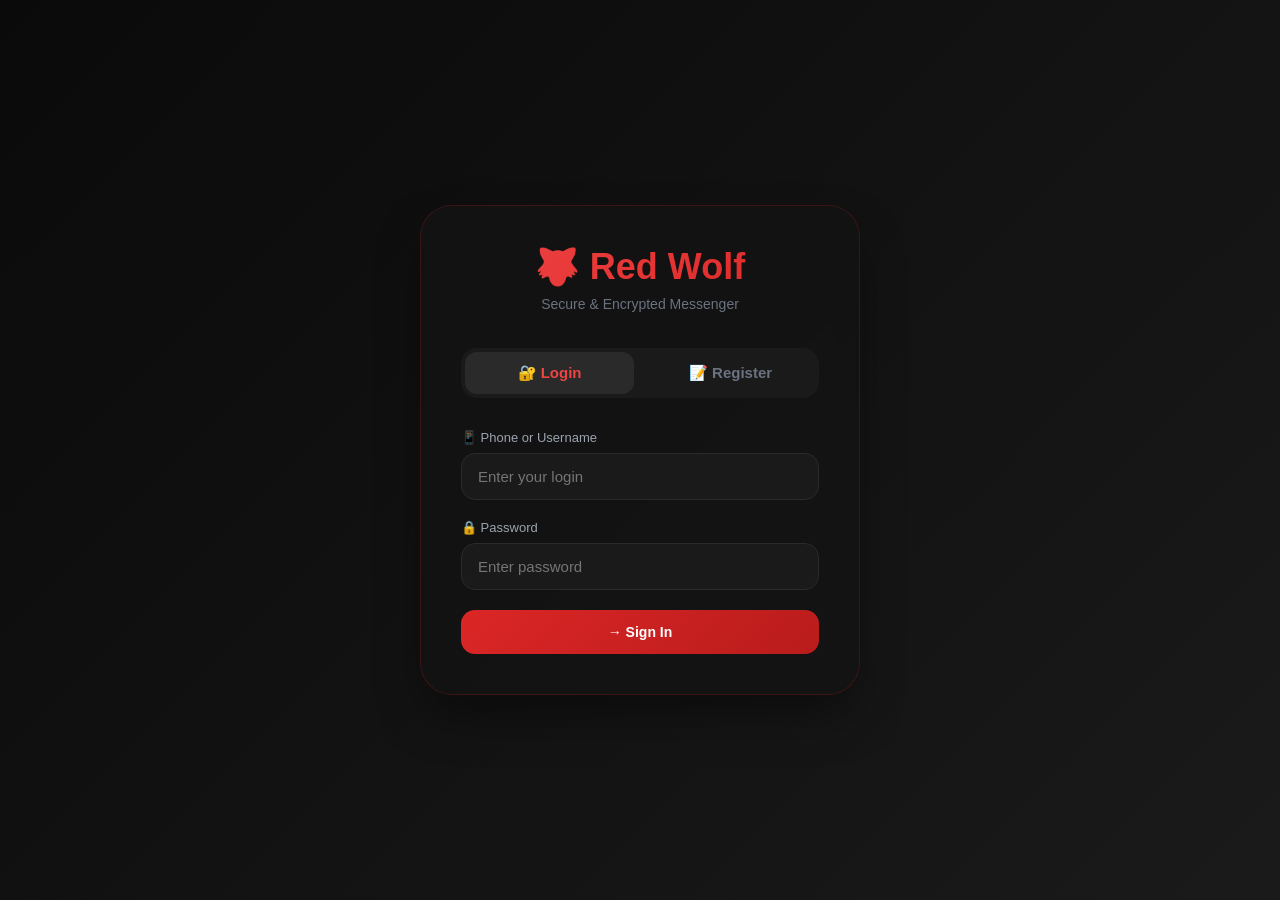
==== commit b824a3d6: "fix: исправлена ошибка с ключами, при обнвлении страницы" ====
--- a/wwwroot/index.html
+++ b/wwwroot/index.html
@@ -5,1579 +5,172 @@
     <meta name="viewport" content="width=device-width, initial-scale=1.0, user-scalable=no, viewport-fit=cover">
     <title>Red Wolf Messenger</title>
     <style>
-        * {
-            margin: 0;
-            padding: 0;
-            box-sizing: border-box;
-        }
-
-        body {
-            font-family: -apple-system, BlinkMacSystemFont, 'Segoe UI', Roboto, Helvetica, Arial, sans-serif;
-            background: #0a0a0a;
-            min-height: 100vh;
-            color: #e0e0e0;
-        }
-
-        .auth-container {
-            display: flex;
-            justify-content: center;
-            align-items: center;
-            min-height: 100vh;
-            padding: 20px;
-            background: linear-gradient(135deg, #0a0a0a 0%, #1a1a1a 100%);
-        }
-
-        .auth-card {
-            background: #141414;
-            border-radius: 28px;
-            padding: 40px;
-            width: 100%;
-            max-width: 420px;
-            border: 1px solid #2a2a2a;
-        }
-
-        .logo {
-            text-align: center;
-            margin-bottom: 32px;
-        }
-
-        .logo h1 {
-            font-size: 32px;
-            background: linear-gradient(135deg, #ef4444, #dc2626);
-            -webkit-background-clip: text;
-            background-clip: text;
-            color: transparent;
-        }
-
-        .logo p {
-            color: #6b7280;
-            font-size: 14px;
-            margin-top: 4px;
-        }
-
-        .auth-tabs {
-            display: flex;
-            gap: 12px;
-            margin-bottom: 28px;
-            border-bottom: 1px solid #2a2a2a;
-            padding-bottom: 12px;
-        }
-
-        .auth-tab {
-            flex: 1;
-            background: none;
-            border: none;
-            padding: 10px;
-            font-size: 16px;
-            font-weight: 600;
-            cursor: pointer;
-            color: #6b7280;
-            border-radius: 12px;
-        }
-
-        .auth-tab.active {
-            color: #ef4444;
-            background: rgba(239, 68, 68, 0.1);
-        }
-
-        .auth-form {
-            display: flex;
-            flex-direction: column;
-            gap: 20px;
-        }
-
-        .form-group {
-            display: flex;
-            flex-direction: column;
-            gap: 8px;
-        }
-
-        .form-group label {
-            font-size: 14px;
-            font-weight: 500;
-            color: #9ca3af;
-        }
-
-        .form-group input, .form-group textarea {
-            background: #1f1f1f;
-            border: 1px solid #2a2a2a;
-            border-radius: 14px;
-            padding: 12px 16px;
-            color: #e0e0e0;
-            font-size: 14px;
-        }
-
-        .form-group input:focus, .form-group textarea:focus {
-            outline: none;
-            border-color: #dc2626;
-        }
-
-        .btn {
-            padding: 12px 24px;
-            border-radius: 14px;
-            font-weight: 600;
-            font-size: 14px;
-            cursor: pointer;
-            border: none;
-        }
-
-        .btn-primary {
-            background: #dc2626;
-            color: white;
-        }
-
-        .btn-primary:hover {
-            background: #b91c1c;
-        }
-
-        .btn-secondary {
-            background: #2a2a2a;
-            color: #e0e0e0;
-        }
-
-        .btn-secondary:hover {
-            background: #3a3a3a;
-        }
-
-        .btn-danger {
-            background: #7f1d1d;
-            color: white;
-        }
-
-        .app-container {
-            display: none;
-            height: 100vh;
-            overflow: hidden;
-        }
-
-        .app-container.active {
-            display: flex;
-        }
-
-        .menu-btn {
-            display: none;
-            position: fixed;
-            top: 12px;
-            left: 12px;
-            z-index: 1001;
-            background: #dc2626;
-            border: none;
-            border-radius: 12px;
-            padding: 10px 14px;
-            color: white;
-            cursor: pointer;
-            font-size: 20px;
-        }
-
-        .sidebar {
-            width: 320px;
-            background: #0f0f0f;
-            border-right: 1px solid #2a2a2a;
-            display: flex;
-            flex-direction: column;
-            transition: left 0.3s ease;
-        }
-
-        .sidebar-header {
-            padding: 20px;
-            border-bottom: 1px solid #2a2a2a;
-            display: flex;
-            align-items: center;
-            gap: 12px;
-        }
-
-        .sidebar-logo-img {
-            width: 36px;
-            height: 36px;
-            border-radius: 8px;
-            object-fit: cover;
-        }
-
-        .sidebar-avatar {
-            width: 44px;
-            height: 44px;
-            border-radius: 50%;
-            object-fit: cover;
-            cursor: pointer;
-            border: 2px solid #dc2626;
-        }
-
-        .sidebar-header h3 {
-            flex: 1;
-            font-size: 16px;
-            cursor: pointer;
-        }
-
-        .logout-btn {
-            background: none;
-            border: none;
-            color: #6b7280;
-            cursor: pointer;
-            font-size: 22px;
-        }
-
-        .btn-new-chat, .btn-create-group {
-            margin: 12px;
-            padding: 12px;
-            border-radius: 14px;
-            font-weight: 600;
-            cursor: pointer;
-        }
-
-        .btn-new-chat {
-            background: #dc2626;
-            border: none;
-            color: white;
-        }
-
-        .btn-create-group {
-            background: #1f1f1f;
-            border: 1px solid #dc2626;
-            color: #e0e0e0;
-        }
-
-        .chats-list {
-            flex: 1;
-            overflow-y: auto;
-            padding: 12px;
-        }
-
-        .chat-item {
-            padding: 12px;
-            border-radius: 14px;
-            cursor: pointer;
-            margin-bottom: 8px;
-            background: #141414;
-            border: 1px solid #252525;
-            position: relative;
-        }
-
-        .chat-item:hover {
-            background: #1a1a1a;
-            border-color: #dc2626;
-        }
-
-        .chat-avatar-container {
-            position: relative;
-        }
-
-        .online-dot {
-            position: absolute;
-            bottom: 2px;
-            right: 2px;
-            width: 12px;
-            height: 12px;
-            border-radius: 50%;
-            border: 2px solid #141414;
-        }
-
+        * { margin: 0; padding: 0; box-sizing: border-box; }
+        body { font-family: -apple-system, BlinkMacSystemFont, 'Segoe UI', Roboto, Helvetica, Arial, sans-serif; background: #0a0a0a; min-height: 100vh; color: #e0e0e0; }
+        .auth-container { display: flex; justify-content: center; align-items: center; min-height: 100vh; padding: 20px; background: linear-gradient(135deg, #0a0a0a 0%, #1a1a1a 100%); }
+        .auth-card { background: rgba(20, 20, 20, 0.95); backdrop-filter: blur(10px); border-radius: 32px; padding: 40px; width: 100%; max-width: 440px; border: 1px solid rgba(220, 38, 38, 0.2); box-shadow: 0 25px 50px -12px rgba(0, 0, 0, 0.5); }
+        .logo { text-align: center; margin-bottom: 36px; }
+        .logo h1 { font-size: 36px; background: linear-gradient(135deg, #ef4444, #dc2626); -webkit-background-clip: text; background-clip: text; color: transparent; }
+        .logo p { color: #6b7280; font-size: 14px; margin-top: 8px; }
+        .auth-tabs { display: flex; gap: 12px; margin-bottom: 32px; background: #1a1a1a; padding: 4px; border-radius: 16px; }
+        .auth-tab { flex: 1; background: none; border: none; padding: 12px; font-size: 15px; font-weight: 600; cursor: pointer; color: #6b7280; border-radius: 12px; transition: all 0.2s ease; }
+        .auth-tab.active { color: #ef4444; background: #2a2a2a; }
+        .auth-form { display: flex; flex-direction: column; gap: 20px; }
+        .form-group { display: flex; flex-direction: column; gap: 8px; }
+        .form-group label { font-size: 13px; font-weight: 500; color: #9ca3af; }
+        .form-group input { background: #1a1a1a; border: 1px solid #2a2a2a; border-radius: 14px; padding: 14px 16px; color: #e0e0e0; font-size: 15px; }
+        .form-group input:focus { outline: none; border-color: #dc2626; background: #1f1f1f; }
+        .btn { padding: 14px 24px; border-radius: 14px; font-weight: 600; font-size: 14px; cursor: pointer; border: none; transition: all 0.2s ease; }
+        .btn-primary { background: linear-gradient(135deg, #dc2626, #b91c1c); color: white; }
+        .btn-primary:hover { transform: translateY(-1px); box-shadow: 0 4px 12px rgba(220, 38, 38, 0.3); }
+        .btn-secondary { background: #2a2a2a; color: #e0e0e0; }
+        .btn-secondary:hover { background: #3a3a3a; }
+        .btn-danger { background: #7f1d1d; color: white; }
+        .app-container { display: none; height: 100vh; overflow: hidden; }
+        .app-container.active { display: flex; }
+        .menu-btn { display: none; position: fixed; top: 16px; left: 16px; z-index: 1001; background: #dc2626; border: none; border-radius: 12px; padding: 12px 16px; color: white; cursor: pointer; font-size: 20px; }
+        .sidebar { width: 340px; background: #0f0f0f; border-right: 1px solid #1f1f1f; display: flex; flex-direction: column; transition: left 0.3s ease; }
+        .sidebar-header { padding: 20px 24px; border-bottom: 1px solid #1f1f1f; display: flex; align-items: center; gap: 14px; }
+        .sidebar-avatar { width: 48px; height: 48px; border-radius: 50%; object-fit: cover; cursor: pointer; border: 2px solid #dc2626; }
+        .sidebar-header h3 { flex: 1; font-size: 16px; font-weight: 600; cursor: pointer; color: #e0e0e0; }
+        .logout-btn { background: none; border: none; color: #6b7280; cursor: pointer; font-size: 22px; padding: 8px; border-radius: 10px; }
+        .logout-btn:hover { background: #1f1f1f; color: #ef4444; }
+        .btn-new-chat, .btn-create-group { margin: 12px; padding: 12px; border-radius: 14px; font-weight: 600; cursor: pointer; }
+        .btn-new-chat { background: linear-gradient(135deg, #dc2626, #b91c1c); border: none; color: white; }
+        .btn-create-group { background: #1a1a1a; border: 1px solid #dc2626; color: #e0e0e0; }
+        .chats-list { flex: 1; overflow-y: auto; padding: 12px; }
+        .chat-item { padding: 14px; border-radius: 16px; cursor: pointer; margin-bottom: 8px; background: #141414; border: 1px solid #1f1f1f; transition: all 0.2s ease; }
+        .chat-item:hover { background: #1a1a1a; border-color: #dc2626; }
+        .chat-avatar-container { position: relative; }
+        .online-dot { position: absolute; bottom: 2px; right: 2px; width: 12px; height: 12px; border-radius: 50%; border: 2px solid #141414; }
         .online-dot.online { background: #22c55e; }
         .online-dot.offline { background: #6b7280; }
-
-        .chat-info {
-            flex: 1;
-            min-width: 0;
-        }
-
-        .chat-name {
-            font-weight: 600;
-            display: flex;
-            align-items: center;
-            gap: 6px;
-            flex-wrap: wrap;
-        }
-
-        .chat-badge {
-            font-size: 10px;
-            background: #dc2626;
-            padding: 2px 6px;
-            border-radius: 10px;
-        }
-
-        .chat-preview {
-            font-size: 12px;
-            color: #6b7280;
-            white-space: nowrap;
-            overflow: hidden;
-            text-overflow: ellipsis;
-        }
-
-        .chat-preview strong {
-            color: #e0e0e0;
-            font-weight: 500;
-        }
-
-        .unread-badge {
-            background: #ef4444;
-            color: white;
-            border-radius: 20px;
-            padding: 2px 8px;
-            font-size: 11px;
-            font-weight: bold;
-            margin-left: 8px;
-            min-width: 20px;
-            text-align: center;
-        }
-
-        .chat-area {
-            flex: 1;
-            display: flex;
-            flex-direction: column;
-            background: #121212;
-        }
-
-        .chat-header {
-            padding: 16px 20px;
-            border-bottom: 1px solid #2a2a2a;
-            background: #0f0f0f;
-        }
-
-        .chat-header-top {
-            display: flex;
-            justify-content: space-between;
-            align-items: center;
-        }
-
-        .chat-header h2 {
-            font-size: 18px;
-            color: #ef4444;
-        }
-
-        .edit-chat-btn {
-            background: #2a2a2a;
-            border: none;
-            border-radius: 10px;
-            padding: 6px 12px;
-            cursor: pointer;
-            font-size: 12px;
-            color: #e0e0e0;
-        }
-
-        .messages-container {
-            flex: 1;
-            overflow-y: auto;
-            padding: 20px;
-            display: flex;
-            flex-direction: column;
-            gap: 12px;
-        }
-
-        .message {
-            display: flex;
-            flex-direction: column;
-            max-width: 75%;
-            margin-bottom: 8px;
-        }
-
+        .chat-info { flex: 1; min-width: 0; }
+        .chat-name { font-weight: 600; display: flex; align-items: center; gap: 8px; flex-wrap: wrap; }
+        .chat-badge { font-size: 10px; background: linear-gradient(135deg, #dc2626, #b91c1c); padding: 2px 8px; border-radius: 12px; color: white; }
+        .chat-preview { font-size: 12px; color: #6b7280; white-space: nowrap; overflow: hidden; text-overflow: ellipsis; margin-top: 4px; }
+        .unread-badge { background: #ef4444; color: white; border-radius: 20px; padding: 2px 8px; font-size: 11px; font-weight: bold; margin-left: 8px; }
+        .chat-area { flex: 1; display: flex; flex-direction: column; background: linear-gradient(180deg, #121212 0%, #0a0a0a 100%); }
+        .chat-header { padding: 16px 24px; border-bottom: 1px solid #1f1f1f; background: rgba(15, 15, 15, 0.95); }
+        .chat-header-top { display: flex; justify-content: space-between; align-items: center; }
+        .chat-header h2 { font-size: 20px; font-weight: 600; color: #ef4444; }
+        .edit-chat-btn { background: #1f1f1f; border: 1px solid #2a2a2a; border-radius: 10px; padding: 6px 14px; cursor: pointer; font-size: 12px; color: #e0e0e0; }
+        .edit-chat-btn:hover { background: #dc2626; border-color: #dc2626; }
+        .messages-container { flex: 1; overflow-y: auto; padding: 24px; display: flex; flex-direction: column; gap: 16px; }
+        .messages-container::-webkit-scrollbar { width: 6px; }
+        .messages-container::-webkit-scrollbar-track { background: #1a1a1a; }
+        .messages-container::-webkit-scrollbar-thumb { background: #dc2626; border-radius: 3px; }
+        .message { display: flex; flex-direction: column; max-width: 70%; margin-bottom: 8px; animation: fadeIn 0.3s ease; }
+        @keyframes fadeIn { from { opacity: 0; transform: translateY(10px); } to { opacity: 1; transform: translateY(0); } }
         .message.own { align-self: flex-end; }
         .message.system { align-self: center; max-width: 90%; }
-
-        .message-header {
-            display: flex;
-            align-items: center;
-            gap: 8px;
-            margin-bottom: 4px;
-        }
-
-        .message-header img {
-            width: 28px;
-            height: 28px;
-            border-radius: 50%;
-            cursor: pointer;
-        }
-
-        .message-sender {
-            font-size: 12px;
-            color: #9ca3af;
-            cursor: pointer;
-        }
-
-        .message-content {
-            padding: 10px 14px;
-            border-radius: 18px;
-            background: #1f1f1f;
-            word-wrap: break-word;
-        }
-
-        .message.own .message-content {
-            background: #dc2626;
-            color: white;
-        }
-
-        .message-time {
-            font-size: 10px;
-            color: #6b7280;
-            margin-top: 4px;
-            margin-left: 4px;
-        }
-
-        .message-actions {
-            display: flex;
-            gap: 8px;
-            margin-top: 6px;
-            flex-wrap: wrap;
-        }
-
-        .message-actions button {
-            background: #2a2a2a;
-            border: none;
-            border-radius: 8px;
-            padding: 5px 10px;
-            cursor: pointer;
-            font-size: 11px;
-            color: #e0e0e0;
-        }
-
-        .message-actions button:hover {
-            background: #dc2626;
-            color: white;
-        }
-
-        .message-file {
-            display: flex;
-            align-items: center;
-            gap: 12px;
-            padding: 12px;
-            background: #1f1f1f;
-            border-radius: 14px;
-            border: 1px solid #2a2a2a;
-            flex-wrap: wrap;
-        }
-
+        .message-header { display: flex; align-items: center; gap: 10px; margin-bottom: 6px; }
+        .message-header img { width: 30px; height: 30px; border-radius: 50%; cursor: pointer; }
+        .message-sender { font-size: 12px; color: #9ca3af; cursor: pointer; }
+        .message-sender:hover { color: #dc2626; }
+        .message-content { padding: 12px 16px; border-radius: 20px; background: #1f1f1f; word-wrap: break-word; line-height: 1.4; font-size: 14px; }
+        .message.own .message-content { background: linear-gradient(135deg, #dc2626, #b91c1c); color: white; }
+        .message-time { font-size: 10px; color: #6b7280; margin-top: 6px; margin-left: 6px; }
+        .message-actions { display: flex; gap: 8px; margin-top: 8px; flex-wrap: wrap; }
+        .message-actions button { background: #1f1f1f; border: none; border-radius: 8px; padding: 4px 10px; cursor: pointer; font-size: 11px; color: #e0e0e0; }
+        .message-actions button:hover { background: #dc2626; color: white; }
+        .message-file { display: flex; align-items: center; gap: 14px; padding: 12px 16px; background: #1a1a1a; border-radius: 16px; border: 1px solid #2a2a2a; flex-wrap: wrap; }
         .file-icon { font-size: 32px; }
         .file-info { flex: 1; }
-        .file-name { font-weight: 600; font-size: 14px; word-break: break-all; }
-        .file-size { font-size: 11px; color: #6b7280; margin-top: 2px; }
-
-        .download-btn {
-            background: #22c55e !important;
-            border: none !important;
-            border-radius: 10px !important;
-            padding: 8px 16px !important;
-            color: white !important;
-            cursor: pointer !important;
-            font-weight: bold !important;
-            font-size: 13px !important;
-            display: inline-flex !important;
-            align-items: center !important;
-            gap: 6px !important;
-        }
-
-        .download-btn:hover {
-            background: #16a34a !important;
-            transform: scale(1.02) !important;
-        }
-
-        .message-caption {
-            margin-top: 6px;
-            font-size: 12px;
-            opacity: 0.8;
-            padding: 4px 8px;
-            background: rgba(255,255,255,0.05);
-            border-radius: 8px;
-        }
-
-        .message-input-area {
-            padding: 16px 20px;
-            border-top: 1px solid #2a2a2a;
-            background: #0f0f0f;
-            display: flex;
-            gap: 10px;
-            align-items: center;
-            position: relative;
-        }
-
-        .message-input-area input {
-            flex: 1;
-            background: #1f1f1f;
-            border: 1px solid #2a2a2a;
-            border-radius: 24px;
-            padding: 12px 18px;
-            color: #e0e0e0;
-            font-size: 14px;
-        }
-
-        .message-input-area input:focus {
-            outline: none;
-            border-color: #dc2626;
-        }
-
-        .attach-btn, .emoji-btn, .send-btn {
-            background: #2a2a2a;
-            border: none;
-            border-radius: 50%;
-            width: 44px;
-            height: 44px;
-            cursor: pointer;
-            font-size: 18px;
-        }
-
-        .send-btn { background: #dc2626; color: white; }
-        .attach-btn:hover, .emoji-btn:hover, .send-btn:hover { opacity: 0.8; }
-
-        .emoji-picker-container {
-            position: relative;
-        }
-
-        emoji-picker {
-            position: absolute;
-            bottom: 55px;
-            left: 0;
-            z-index: 1000;
-            --background: #1f1f1f;
-            --border-radius: 16px;
-            --category-emoji-size: 24px;
-            --emoji-size: 28px;
-            --num-columns: 8;
-        }
-
-        .typing-indicator {
-            font-size: 12px;
-            color: #6b7280;
-            padding: 6px 20px;
-            font-style: italic;
-        }
-
-        .modal {
-            display: none;
-            position: fixed;
-            top: 0;
-            left: 0;
-            width: 100%;
-            height: 100%;
-            background: rgba(0,0,0,0.85);
-            justify-content: center;
-            align-items: center;
-            z-index: 2000;
-        }
-
+        .file-name { font-weight: 600; font-size: 13px; word-break: break-all; }
+        .file-size { font-size: 11px; color: #6b7280; margin-top: 3px; }
+        .download-btn { background: #22c55e !important; border: none !important; border-radius: 10px !important; padding: 8px 16px !important; color: white !important; cursor: pointer !important; font-weight: bold !important; }
+        .download-btn:hover { background: #16a34a !important; }
+        .message-caption { margin-top: 8px; font-size: 12px; opacity: 0.8; padding: 6px 10px; background: rgba(255,255,255,0.05); border-radius: 10px; }
+        .message-input-area { padding: 16px 24px; border-top: 1px solid #1f1f1f; background: rgba(15, 15, 15, 0.95); display: flex; gap: 12px; align-items: center; }
+        .message-input-area input { flex: 1; background: #1f1f1f; border: 1px solid #2a2a2a; border-radius: 28px; padding: 12px 20px; color: #e0e0e0; font-size: 14px; }
+        .message-input-area input:focus { outline: none; border-color: #dc2626; }
+        .attach-btn, .emoji-btn, .send-btn { background: #1f1f1f; border: 1px solid #2a2a2a; border-radius: 50%; width: 46px; height: 46px; cursor: pointer; font-size: 18px; transition: all 0.2s ease; }
+        .send-btn { background: linear-gradient(135deg, #dc2626, #b91c1c); border: none; color: white; }
+        .attach-btn:hover, .emoji-btn:hover, .send-btn:hover { transform: scale(1.05); }
+        .emoji-picker-container { position: relative; }
+        emoji-picker { position: absolute; bottom: 60px; left: 0; z-index: 1000; --background: #1f1f1f; --border-radius: 16px; box-shadow: 0 10px 40px rgba(0,0,0,0.5); }
+        .typing-indicator { font-size: 12px; color: #9ca3af; padding: 8px 24px; font-style: italic; background: rgba(15,15,15,0.8); }
+        .modal { display: none; position: fixed; top: 0; left: 0; width: 100%; height: 100%; background: rgba(0,0,0,0.9); backdrop-filter: blur(8px); justify-content: center; align-items: center; z-index: 2000; }
         .modal.active { display: flex; }
-
-        .modal-content {
-            background: #141414;
-            border-radius: 24px;
-            padding: 28px;
-            width: 90%;
-            max-width: 480px;
-            border: 1px solid #2a2a2a;
-            max-height: 85vh;
-            overflow-y: auto;
-        }
-
-        .modal-content h3 { color: #ef4444; margin-bottom: 20px; }
-
-        .modal-buttons {
-            display: flex;
-            gap: 12px;
-            margin-top: 24px;
-            flex-wrap: wrap;
-        }
-
-        .user-search-result {
-            padding: 10px;
-            border-radius: 12px;
-            background: #1f1f1f;
-            margin-bottom: 8px;
-            cursor: pointer;
-            display: flex;
-            align-items: center;
-            gap: 12px;
-        }
-
+        .modal-content { background: #141414; border-radius: 28px; padding: 32px; width: 90%; max-width: 500px; border: 1px solid #2a2a2a; max-height: 85vh; overflow-y: auto; }
+        .modal-content h3 { color: #ef4444; margin-bottom: 24px; font-size: 22px; }
+        .modal-buttons { display: flex; gap: 12px; margin-top: 28px; flex-wrap: wrap; }
+        .user-search-result { padding: 12px; border-radius: 14px; background: #1f1f1f; margin-bottom: 10px; cursor: pointer; display: flex; align-items: center; gap: 14px; transition: all 0.2s ease; }
         .user-search-result:hover { background: #2a2a2a; border-left: 3px solid #dc2626; }
-
-        .user-search-result img {
-            width: 40px;
-            height: 40px;
-            border-radius: 50%;
-        }
-
-        .selected-members {
-            display: flex;
-            flex-wrap: wrap;
-            gap: 8px;
-            margin-top: 12px;
-        }
-
-        .member-tag {
-            background: #dc2626;
-            padding: 4px 8px;
-            border-radius: 16px;
-            font-size: 12px;
-            display: flex;
-            align-items: center;
-            gap: 6px;
-        }
-
-        .member-tag button {
-            background: none;
-            border: none;
-            color: white;
-            cursor: pointer;
-        }
-
-        .profile-avatar-img {
-            width: 100px;
-            height: 100px;
-            border-radius: 50%;
-            object-fit: cover;
-            border: 3px solid #dc2626;
-            cursor: pointer;
-        }
-
-        .group-avatar-img {
-            width: 80px;
-            height: 80px;
-            border-radius: 50%;
-            object-fit: cover;
-            cursor: pointer;
-            margin-bottom: 16px;
-            border: 2px solid #dc2626;
-        }
-
-        .empty-state {
-            text-align: center;
-            color: #6b7280;
-            padding: 40px;
-        }
-
-        @media (max-width: 768px) {
-            .menu-btn { display: block; }
-            .sidebar {
-                position: fixed;
-                left: -300px;
-                top: 0;
-                bottom: 0;
-                width: 280px;
-                z-index: 1000;
-            }
-            .sidebar.open { left: 0; }
-            .message { max-width: 85%; }
-            .chat-header { padding-left: 60px; }
-        }
-
-        .toast {
-            position: fixed;
-            bottom: 20px;
-            left: 50%;
-            transform: translateX(-50%);
-            background: #22c55e;
-            color: white;
-            padding: 10px 20px;
-            border-radius: 30px;
-            z-index: 9999;
-            font-size: 14px;
-            animation: fadeOut 2.5s forwards;
-        }
-
-        @keyframes fadeOut {
-            0% { opacity: 1; }
-            70% { opacity: 1; }
-            100% { opacity: 0; visibility: hidden; }
-        }
+        .user-search-result img { width: 44px; height: 44px; border-radius: 50%; }
+        .selected-members { display: flex; flex-wrap: wrap; gap: 8px; margin-top: 16px; }
+        .member-tag { background: linear-gradient(135deg, #dc2626, #b91c1c); padding: 6px 12px; border-radius: 20px; font-size: 13px; display: flex; align-items: center; gap: 8px; color: white; }
+        .member-tag button { background: none; border: none; color: white; cursor: pointer; font-size: 16px; font-weight: bold; }
+        .profile-avatar-img { width: 120px; height: 120px; border-radius: 50%; object-fit: cover; border: 3px solid #dc2626; cursor: pointer; }
+        .group-avatar-img { width: 100px; height: 100px; border-radius: 50%; object-fit: cover; cursor: pointer; margin-bottom: 20px; border: 2px solid #dc2626; }
+        .empty-state { text-align: center; color: #6b7280; padding: 48px 24px; }
+        .member-item { display: flex; justify-content: space-between; align-items: center; padding: 10px; border-bottom: 1px solid #2a2a2a; }
+        .member-item img { width: 36px; height: 36px; border-radius: 50%; margin-right: 10px; }
+        .remove-member { background: #dc2626; border: none; border-radius: 8px; padding: 4px 12px; color: white; cursor: pointer; font-size: 12px; }
+        @media (max-width: 768px) { .menu-btn { display: block; } .sidebar { position: fixed; left: -320px; top: 0; bottom: 0; width: 300px; z-index: 1000; } .sidebar.open { left: 0; } .message { max-width: 85%; } .chat-header { padding-left: 70px; } }
+        .toast { position: fixed; bottom: 30px; left: 50%; transform: translateX(-50%); background: #22c55e; color: white; padding: 12px 24px; border-radius: 40px; z-index: 9999; font-size: 14px; font-weight: 500; animation: slideUp 0.3s ease, fadeOut 2.5s ease 2s forwards; }
+        @keyframes slideUp { from { opacity: 0; transform: translateX(-50%) translateY(20px); } to { opacity: 1; transform: translateX(-50%) translateY(0); } }
+        @keyframes fadeOut { to { opacity: 0; visibility: hidden; } }
     </style>
 </head>
 <body>
 
-<!-- AUTH -->
 <div class="auth-container" id="authContainer">
     <div class="auth-card">
-        <div class="logo">
-            <h1>🐺 Red Wolf</h1>
-            <p>Secure Messenger</p>
+        <div class="logo"><h1>🐺 Red Wolf</h1><p>Secure & Encrypted Messenger</p></div>
+        <div class="auth-tabs"><button class="auth-tab active" data-tab="login">🔐 Login</button><button class="auth-tab" data-tab="register">📝 Register</button></div>
+        <div id="loginForm" class="auth-form">
+            <div class="form-group"><label>📱 Phone or Username</label><input type="text" id="loginLogin" placeholder="Enter your login"></div>
+            <div class="form-group"><label>🔒 Password</label><input type="password" id="loginPassword" placeholder="Enter password"></div>
+            <button class="btn btn-primary" id="doLoginBtn">→ Sign In</button>
         </div>
-        <div class="auth-tabs">
-            <button class="auth-tab active" data-tab="login">Login</button>
-            <button class="auth-tab" data-tab="register">Register</button>
+        <div id="registerForm" class="auth-form" style="display:none">
+            <div class="form-group"><label>📞 Phone Number</label><input type="tel" id="regPhone" placeholder="+7 (999) 123-45-67"></div>
+            <div class="form-group"><label>👤 Name</label><input type="text" id="regName" placeholder="Your username"></div>
+            <div class="form-group"><label>🔒 Password (min 6)</label><input type="password" id="regPassword" placeholder="Create password"></div>
+            <button class="btn btn-primary" id="sendCodeBtn">📨 Send Verification Code</button>
         </div>
-
-        <div id="loginForm" class="auth-form">
-            <div class="form-group">
-                <label>Login (Phone or Name)</label>
-                <input type="text" id="loginLogin" placeholder="Enter your login">
-            </div>
-            <div class="form-group">
-                <label>Password</label>
-                <input type="password" id="loginPassword" placeholder="Enter password">
-            </div>
-            <button class="btn btn-primary" id="doLoginBtn">Login →</button>
-        </div>
-
-        <div id="registerForm" class="auth-form" style="display:none">
-            <div class="form-group">
-                <label>Phone Number</label>
-                <input type="tel" id="regPhone" placeholder="+79991234567">
-            </div>
-            <div class="form-group">
-                <label>Name</label>
-                <input type="text" id="regName" placeholder="Username">
-            </div>
-            <div class="form-group">
-                <label>Password (min 6)</label>
-                <input type="password" id="regPassword" placeholder="Password">
-            </div>
-            <button class="btn btn-primary" id="sendCodeBtn">Send Code →</button>
-        </div>
-
         <div id="verifyForm" class="auth-form" style="display:none">
-            <div class="form-group">
-                <label>Verification Code</label>
-                <input type="text" id="verifyCode" placeholder="6-digit code" maxlength="6">
-            </div>
-            <button class="btn btn-primary" id="verifyBtn">Verify & Register →</button>
+            <div class="form-group"><label>🔢 Verification Code</label><input type="text" id="verifyCode" placeholder="Enter 6-digit code" maxlength="6"></div>
+            <button class="btn btn-primary" id="verifyBtn">✓ Verify & Register</button>
             <button class="btn btn-secondary" id="backToRegisterBtn">← Back</button>
         </div>
     </div>
 </div>
 
-<!-- APP -->
 <div class="app-container" id="appContainer">
     <button class="menu-btn" id="menuBtn">☰</button>
     <div class="sidebar" id="sidebar">
         <div class="sidebar-header">
-            <img src="/logo/logo.png" class="sidebar-logo-img" onerror="this.style.display='none'; this.nextSibling.style.display='block';">
-            <span style="display:none;">🐺</span>
             <img id="sidebarAvatar" class="sidebar-avatar" src="data:image/svg+xml,%3Csvg xmlns='http://www.w3.org/2000/svg' viewBox='0 0 24 24' fill='%236b7280'%3E%3Cpath d='M12 12c2.21 0 4-1.79 4-4s-1.79-4-4-4-4 1.79-4 4 1.79 4 4 4zm0 2c-2.67 0-8 1.34-8 4v2h16v-2c0-2.66-5.33-4-8-4z'/%3E%3C/svg%3E">
             <h3 id="currentUserName">Loading...</h3>
-            <button class="logout-btn" id="logoutBtn">🚪</button>
+            <button class="logout-btn" id="logoutBtn" title="Logout">🚪</button>
         </div>
-        <button class="btn-new-chat" id="newChatBtn">+ New Chat</button>
+        <button class="btn-new-chat" id="newChatBtn">+ New Private Chat</button>
         <button class="btn-create-group" id="createGroupBtn">👥 Create Group</button>
-        <div class="chats-list" id="chatsList"><div class="empty-state">Loading chats...</div></div>
+        <div class="chats-list" id="chatsList"><div class="empty-state">💬 No chats yet<br>Start a new conversation</div></div>
     </div>
-
     <div class="chat-area">
-        <div class="chat-header" id="chatHeader"><h2>Select a chat</h2></div>
-        <div class="messages-container" id="messagesContainer"><div class="empty-state">No messages</div></div>
+        <div class="chat-header" id="chatHeader"><h2>✨ Select a chat to start</h2></div>
+        <div class="messages-container" id="messagesContainer"><div class="empty-state">💭 No messages yet</div></div>
         <div class="typing-indicator" id="typingIndicator" style="display:none"></div>
         <div class="message-input-area">
             <input type="file" id="fileInput" style="display:none">
-            <button class="attach-btn" id="attachBtn">📎</button>
-            <div class="emoji-picker-container">
-                <button class="emoji-btn" id="emojiBtn">😊</button>
-            </div>
+            <button class="attach-btn" id="attachBtn" title="Attach file">📎</button>
+            <div class="emoji-picker-container"><button class="emoji-btn" id="emojiBtn" title="Emoji">😊</button></div>
             <input type="text" id="messageInput" placeholder="Type a message..." disabled>
-            <button class="send-btn" id="sendBtn" disabled>➤</button>
+            <button class="send-btn" id="sendBtn" disabled title="Send">➤</button>
         </div>
     </div>
 </div>
 
-<!-- MODALS -->
 <div class="modal" id="userProfileModal"><div class="modal-content"><div id="userProfileContent"></div><div class="modal-buttons"><button class="btn btn-secondary close-modal">Close</button></div></div></div>
-<div class="modal" id="newChatModal"><div class="modal-content"><h3>New Private Chat</h3><input type="text" id="searchUserInput" placeholder="Search username..."><div id="searchResults"></div><div class="modal-buttons"><button class="btn btn-secondary close-modal">Cancel</button></div></div></div>
-<div class="modal" id="createGroupModal"><div class="modal-content"><h3>Create Group</h3><input type="text" id="groupName" placeholder="Group name"><input type="number" id="groupMaxUsers" value="100"><input type="text" id="groupSearchInput" placeholder="Search members..."><div id="groupSearchResults"></div><div id="selectedMembers"></div><div class="modal-buttons"><button class="btn btn-primary" id="createGroupSubmit">Create</button><button class="btn btn-secondary close-modal">Cancel</button></div></div></div>
-<div class="modal" id="editChatModal"><div class="modal-content"><h3 id="editChatTitle">Edit Chat</h3><input type="text" id="editChatName" placeholder="Chat name"><div id="groupAvatarSection" style="display:none; text-align:center; margin-bottom:20px;"><img id="groupAvatarPreview" class="group-avatar-img" src=""><div style="margin-top:8px;"><button class="btn-secondary" id="uploadGroupAvatarBtn" style="padding:6px 12px;">📷 Upload Avatar</button><button class="btn-danger" id="deleteGroupAvatarBtn" style="padding:6px 12px; margin-left:8px;">🗑️ Remove</button></div><input type="file" id="groupAvatarFile" accept="image/*" style="display:none"></div><div id="groupMembersSection" style="display:none"><input type="text" id="addMemberSearch" placeholder="Add member..."><div id="addMemberResults"></div><div id="membersList"></div></div><div class="modal-buttons"><button class="btn btn-primary" id="saveChatEdit">Save</button><button class="btn btn-danger" id="leaveDeleteBtn">Leave</button><button class="btn btn-secondary close-modal">Cancel</button></div></div></div>
-<div class="modal" id="profileModal"><div class="modal-content"><h3>My Profile</h3><div style="text-align:center"><img id="profileAvatar" class="profile-avatar-img" src="data:image/svg+xml,%3Csvg xmlns='http://www.w3.org/2000/svg' viewBox='0 0 24 24' fill='%236b7280'%3E%3Cpath d='M12 12c2.21 0 4-1.79 4-4s-1.79-4-4-4-4 1.79-4 4 1.79 4 4 4zm0 2c-2.67 0-8 1.34-8 4v2h16v-2c0-2.66-5.33-4-8-4z'/%3E%3C/svg%3E"><input type="file" id="avatarFile" accept="image/*" style="display:none"><button class="btn-secondary" id="removeAvatarBtn" style="margin-top:8px">Remove Avatar</button></div><div class="form-group"><label>Name</label><input type="text" id="profileName"></div><div class="form-group"><label>New Password</label><input type="password" id="profileNewPassword"></div><div class="modal-buttons"><button class="btn btn-primary" id="updateProfileBtn">Save</button><button class="btn btn-secondary close-modal">Cancel</button></div></div></div>
-<div class="modal" id="editMessageModal"><div class="modal-content"><h3>Edit Message</h3><textarea id="editMessageText" rows="3" style="width:100%;background:#1f1f1f;border:none;border-radius:12px;padding:12px;color:white"></textarea><div class="modal-buttons"><button class="btn btn-primary" id="saveEditMessage">Save</button><button class="btn btn-secondary close-modal">Cancel</button></div></div></div>
-
-<script src="https://cdnjs.cloudflare.com/ajax/libs/microsoft-signalr/7.0.5/signalr.min.js"></script>
-<script type="module">
-    import 'https://cdn.jsdelivr.net/npm/emoji-picker-element@1.17.0/index.js';
-    
-    window.initEmojiPicker = () => {
-        const container = document.querySelector('.emoji-picker-container');
-        if (!container) return;
-        
-        const picker = document.createElement('emoji-picker');
-        picker.style.display = 'none';
-        picker.addEventListener('emoji-click', (event) => {
-            const input = document.getElementById('messageInput');
-            if (input) {
-                input.value += event.detail.unicode;
-                picker.style.display = 'none';
-                input.focus();
-            }
-        });
-        container.appendChild(picker);
-        
-        const emojiBtn = document.getElementById('emojiBtn');
-        if (emojiBtn) {
-            const newBtn = emojiBtn.cloneNode(true);
-            emojiBtn.parentNode.replaceChild(newBtn, emojiBtn);
-            newBtn.addEventListener('click', (e) => {
-                e.stopPropagation();
-                picker.style.display = picker.style.display === 'none' ? 'block' : 'none';
-            });
-        }
-        
-        document.addEventListener('click', (e) => {
-            if (container && !container.contains(e.target) && picker.style.display === 'block') {
-                picker.style.display = 'none';
-            }
-        });
-    };
-</script>
-<!DOCTYPE html>
-<html lang="ru">
-<head>
-    <meta charset="UTF-8">
-    <meta name="viewport" content="width=device-width, initial-scale=1.0, user-scalable=no, viewport-fit=cover">
-    <title>Red Wolf Messenger</title>
-    <style>
-        * {
-            margin: 0;
-            padding: 0;
-            box-sizing: border-box;
-        }
-
-        body {
-            font-family: -apple-system, BlinkMacSystemFont, 'Segoe UI', Roboto, Helvetica, Arial, sans-serif;
-            background: #0a0a0a;
-            min-height: 100vh;
-            color: #e0e0e0;
-        }
-
-        .auth-container {
-            display: flex;
-            justify-content: center;
-            align-items: center;
-            min-height: 100vh;
-            padding: 20px;
-            background: linear-gradient(135deg, #0a0a0a 0%, #1a1a1a 100%);
-        }
-
-        .auth-card {
-            background: #141414;
-            border-radius: 28px;
-            padding: 40px;
-            width: 100%;
-            max-width: 420px;
-            border: 1px solid #2a2a2a;
-        }
-
-        .logo {
-            text-align: center;
-            margin-bottom: 32px;
-        }
-
-        .logo h1 {
-            font-size: 32px;
-            background: linear-gradient(135deg, #ef4444, #dc2626);
-            -webkit-background-clip: text;
-            background-clip: text;
-            color: transparent;
-        }
-
-        .logo p {
-            color: #6b7280;
-            font-size: 14px;
-            margin-top: 4px;
-        }
-
-        .auth-tabs {
-            display: flex;
-            gap: 12px;
-            margin-bottom: 28px;
-            border-bottom: 1px solid #2a2a2a;
-            padding-bottom: 12px;
-        }
-
-        .auth-tab {
-            flex: 1;
-            background: none;
-            border: none;
-            padding: 10px;
-            font-size: 16px;
-            font-weight: 600;
-            cursor: pointer;
-            color: #6b7280;
-            border-radius: 12px;
-        }
-
-        .auth-tab.active {
-            color: #ef4444;
-            background: rgba(239, 68, 68, 0.1);
-        }
-
-        .auth-form {
-            display: flex;
-            flex-direction: column;
-            gap: 20px;
-        }
-
-        .form-group {
-            display: flex;
-            flex-direction: column;
-            gap: 8px;
-        }
-
-        .form-group label {
-            font-size: 14px;
-            font-weight: 500;
-            color: #9ca3af;
-        }
-
-        .form-group input, .form-group textarea {
-            background: #1f1f1f;
-            border: 1px solid #2a2a2a;
-            border-radius: 14px;
-            padding: 12px 16px;
-            color: #e0e0e0;
-            font-size: 14px;
-        }
-
-        .form-group input:focus, .form-group textarea:focus {
-            outline: none;
-            border-color: #dc2626;
-        }
-
-        .btn {
-            padding: 12px 24px;
-            border-radius: 14px;
-            font-weight: 600;
-            font-size: 14px;
-            cursor: pointer;
-            border: none;
-        }
-
-        .btn-primary {
-            background: #dc2626;
-            color: white;
-        }
-
-        .btn-primary:hover {
-            background: #b91c1c;
-        }
-
-        .btn-secondary {
-            background: #2a2a2a;
-            color: #e0e0e0;
-        }
-
-        .btn-secondary:hover {
-            background: #3a3a3a;
-        }
-
-        .btn-danger {
-            background: #7f1d1d;
-            color: white;
-        }
-
-        .app-container {
-            display: none;
-            height: 100vh;
-            overflow: hidden;
-        }
-
-        .app-container.active {
-            display: flex;
-        }
-
-        .menu-btn {
-            display: none;
-            position: fixed;
-            top: 12px;
-            left: 12px;
-            z-index: 1001;
-            background: #dc2626;
-            border: none;
-            border-radius: 12px;
-            padding: 10px 14px;
-            color: white;
-            cursor: pointer;
-            font-size: 20px;
-        }
-
-        .sidebar {
-            width: 320px;
-            background: #0f0f0f;
-            border-right: 1px solid #2a2a2a;
-            display: flex;
-            flex-direction: column;
-            transition: left 0.3s ease;
-        }
-
-        .sidebar-header {
-            padding: 20px;
-            border-bottom: 1px solid #2a2a2a;
-            display: flex;
-            align-items: center;
-            gap: 12px;
-        }
-
-        .sidebar-logo-img {
-            width: 36px;
-            height: 36px;
-            border-radius: 8px;
-            object-fit: cover;
-        }
-
-        .sidebar-avatar {
-            width: 44px;
-            height: 44px;
-            border-radius: 50%;
-            object-fit: cover;
-            cursor: pointer;
-            border: 2px solid #dc2626;
-        }
-
-        .sidebar-header h3 {
-            flex: 1;
-            font-size: 16px;
-            cursor: pointer;
-        }
-
-        .logout-btn {
-            background: none;
-            border: none;
-            color: #6b7280;
-            cursor: pointer;
-            font-size: 22px;
-        }
-
-        .btn-new-chat, .btn-create-group {
-            margin: 12px;
-            padding: 12px;
-            border-radius: 14px;
-            font-weight: 600;
-            cursor: pointer;
-        }
-
-        .btn-new-chat {
-            background: #dc2626;
-            border: none;
-            color: white;
-        }
-
-        .btn-create-group {
-            background: #1f1f1f;
-            border: 1px solid #dc2626;
-            color: #e0e0e0;
-        }
-
-        .chats-list {
-            flex: 1;
-            overflow-y: auto;
-            padding: 12px;
-        }
-
-        .chat-item {
-            padding: 12px;
-            border-radius: 14px;
-            cursor: pointer;
-            margin-bottom: 8px;
-            background: #141414;
-            border: 1px solid #252525;
-            position: relative;
-        }
-
-        .chat-item:hover {
-            background: #1a1a1a;
-            border-color: #dc2626;
-        }
-
-        .chat-avatar-container {
-            position: relative;
-        }
-
-        .online-dot {
-            position: absolute;
-            bottom: 2px;
-            right: 2px;
-            width: 12px;
-            height: 12px;
-            border-radius: 50%;
-            border: 2px solid #141414;
-        }
-
-        .online-dot.online { background: #22c55e; }
-        .online-dot.offline { background: #6b7280; }
-
-        .chat-info {
-            flex: 1;
-            min-width: 0;
-        }
-
-        .chat-name {
-            font-weight: 600;
-            display: flex;
-            align-items: center;
-            gap: 6px;
-            flex-wrap: wrap;
-        }
-
-        .chat-badge {
-            font-size: 10px;
-            background: #dc2626;
-            padding: 2px 6px;
-            border-radius: 10px;
-        }
-
-        .chat-preview {
-            font-size: 12px;
-            color: #6b7280;
-            white-space: nowrap;
-            overflow: hidden;
-            text-overflow: ellipsis;
-        }
-
-        .chat-preview strong {
-            color: #e0e0e0;
-            font-weight: 500;
-        }
-
-        .unread-badge {
-            background: #ef4444;
-            color: white;
-            border-radius: 20px;
-            padding: 2px 8px;
-            font-size: 11px;
-            font-weight: bold;
-            margin-left: 8px;
-            min-width: 20px;
-            text-align: center;
-        }
-
-        .chat-area {
-            flex: 1;
-            display: flex;
-            flex-direction: column;
-            background: #121212;
-        }
-
-        .chat-header {
-            padding: 16px 20px;
-            border-bottom: 1px solid #2a2a2a;
-            background: #0f0f0f;
-        }
-
-        .chat-header-top {
-            display: flex;
-            justify-content: space-between;
-            align-items: center;
-        }
-
-        .chat-header h2 {
-            font-size: 18px;
-            color: #ef4444;
-        }
-
-        .edit-chat-btn {
-            background: #2a2a2a;
-            border: none;
-            border-radius: 10px;
-            padding: 6px 12px;
-            cursor: pointer;
-            font-size: 12px;
-            color: #e0e0e0;
-        }
-
-        .messages-container {
-            flex: 1;
-            overflow-y: auto;
-            padding: 20px;
-            display: flex;
-            flex-direction: column;
-            gap: 12px;
-        }
-
-        .message {
-            display: flex;
-            flex-direction: column;
-            max-width: 75%;
-            margin-bottom: 8px;
-        }
-
-        .message.own { align-self: flex-end; }
-        .message.system { align-self: center; max-width: 90%; }
-
-        .message-header {
-            display: flex;
-            align-items: center;
-            gap: 8px;
-            margin-bottom: 4px;
-        }
-
-        .message-header img {
-            width: 28px;
-            height: 28px;
-            border-radius: 50%;
-            cursor: pointer;
-        }
-
-        .message-sender {
-            font-size: 12px;
-            color: #9ca3af;
-            cursor: pointer;
-        }
-
-        .message-content {
-            padding: 10px 14px;
-            border-radius: 18px;
-            background: #1f1f1f;
-            word-wrap: break-word;
-        }
-
-        .message.own .message-content {
-            background: #dc2626;
-            color: white;
-        }
-
-        .message-time {
-            font-size: 10px;
-            color: #6b7280;
-            margin-top: 4px;
-            margin-left: 4px;
-        }
-
-        .message-actions {
-            display: flex;
-            gap: 8px;
-            margin-top: 6px;
-            flex-wrap: wrap;
-        }
-
-        .message-actions button {
-            background: #2a2a2a;
-            border: none;
-            border-radius: 8px;
-            padding: 5px 10px;
-            cursor: pointer;
-            font-size: 11px;
-            color: #e0e0e0;
-        }
-
-        .message-actions button:hover {
-            background: #dc2626;
-            color: white;
-        }
-
-        .message-file {
-            display: flex;
-            align-items: center;
-            gap: 12px;
-            padding: 12px;
-            background: #1f1f1f;
-            border-radius: 14px;
-            border: 1px solid #2a2a2a;
-            flex-wrap: wrap;
-        }
-
-        .file-icon { font-size: 32px; }
-        .file-info { flex: 1; }
-        .file-name { font-weight: 600; font-size: 14px; word-break: break-all; }
-        .file-size { font-size: 11px; color: #6b7280; margin-top: 2px; }
-
-        .download-btn {
-            background: #22c55e !important;
-            border: none !important;
-            border-radius: 10px !important;
-            padding: 8px 16px !important;
-            color: white !important;
-            cursor: pointer !important;
-            font-weight: bold !important;
-            font-size: 13px !important;
-            display: inline-flex !important;
-            align-items: center !important;
-            gap: 6px !important;
-        }
-
-        .download-btn:hover {
-            background: #16a34a !important;
-            transform: scale(1.02) !important;
-        }
-
-        .message-caption {
-            margin-top: 6px;
-            font-size: 12px;
-            opacity: 0.8;
-            padding: 4px 8px;
-            background: rgba(255,255,255,0.05);
-            border-radius: 8px;
-        }
-
-        .message-input-area {
-            padding: 16px 20px;
-            border-top: 1px solid #2a2a2a;
-            background: #0f0f0f;
-            display: flex;
-            gap: 10px;
-            align-items: center;
-            position: relative;
-        }
-
-        .message-input-area input {
-            flex: 1;
-            background: #1f1f1f;
-            border: 1px solid #2a2a2a;
-            border-radius: 24px;
-            padding: 12px 18px;
-            color: #e0e0e0;
-            font-size: 14px;
-        }
-
-        .message-input-area input:focus {
-            outline: none;
-            border-color: #dc2626;
-        }
-
-        .attach-btn, .emoji-btn, .send-btn {
-            background: #2a2a2a;
-            border: none;
-            border-radius: 50%;
-            width: 44px;
-            height: 44px;
-            cursor: pointer;
-            font-size: 18px;
-        }
-
-        .send-btn { background: #dc2626; color: white; }
-        .attach-btn:hover, .emoji-btn:hover, .send-btn:hover { opacity: 0.8; }
-
-        .emoji-picker-container {
-            position: relative;
-        }
-
-        emoji-picker {
-            position: absolute;
-            bottom: 55px;
-            left: 0;
-            z-index: 1000;
-            --background: #1f1f1f;
-            --border-radius: 16px;
-            --category-emoji-size: 24px;
-            --emoji-size: 28px;
-            --num-columns: 8;
-        }
-
-        .typing-indicator {
-            font-size: 12px;
-            color: #6b7280;
-            padding: 6px 20px;
-            font-style: italic;
-        }
-
-        .modal {
-            display: none;
-            position: fixed;
-            top: 0;
-            left: 0;
-            width: 100%;
-            height: 100%;
-            background: rgba(0,0,0,0.85);
-            justify-content: center;
-            align-items: center;
-            z-index: 2000;
-        }
-
-        .modal.active { display: flex; }
-
-        .modal-content {
-            background: #141414;
-            border-radius: 24px;
-            padding: 28px;
-            width: 90%;
-            max-width: 480px;
-            border: 1px solid #2a2a2a;
-            max-height: 85vh;
-            overflow-y: auto;
-        }
-
-        .modal-content h3 { color: #ef4444; margin-bottom: 20px; }
-
-        .modal-buttons {
-            display: flex;
-            gap: 12px;
-            margin-top: 24px;
-            flex-wrap: wrap;
-        }
-
-        .user-search-result {
-            padding: 10px;
-            border-radius: 12px;
-            background: #1f1f1f;
-            margin-bottom: 8px;
-            cursor: pointer;
-            display: flex;
-            align-items: center;
-            gap: 12px;
-        }
-
-        .user-search-result:hover { background: #2a2a2a; border-left: 3px solid #dc2626; }
-
-        .user-search-result img {
-            width: 40px;
-            height: 40px;
-            border-radius: 50%;
-        }
-
-        .selected-members {
-            display: flex;
-            flex-wrap: wrap;
-            gap: 8px;
-            margin-top: 12px;
-        }
-
-        .member-tag {
-            background: #dc2626;
-            padding: 4px 8px;
-            border-radius: 16px;
-            font-size: 12px;
-            display: flex;
-            align-items: center;
-            gap: 6px;
-        }
-
-        .member-tag button {
-            background: none;
-            border: none;
-            color: white;
-            cursor: pointer;
-        }
-
-        .profile-avatar-img {
-            width: 100px;
-            height: 100px;
-            border-radius: 50%;
-            object-fit: cover;
-            border: 3px solid #dc2626;
-            cursor: pointer;
-        }
-
-        .group-avatar-img {
-            width: 80px;
-            height: 80px;
-            border-radius: 50%;
-            object-fit: cover;
-            cursor: pointer;
-            margin-bottom: 16px;
-            border: 2px solid #dc2626;
-        }
-
-        .empty-state {
-            text-align: center;
-            color: #6b7280;
-            padding: 40px;
-        }
-
-        @media (max-width: 768px) {
-            .menu-btn { display: block; }
-            .sidebar {
-                position: fixed;
-                left: -300px;
-                top: 0;
-                bottom: 0;
-                width: 280px;
-                z-index: 1000;
-            }
-            .sidebar.open { left: 0; }
-            .message { max-width: 85%; }
-            .chat-header { padding-left: 60px; }
-        }
-
-        .toast {
-            position: fixed;
-            bottom: 20px;
-            left: 50%;
-            transform: translateX(-50%);
-            background: #22c55e;
-            color: white;
-            padding: 10px 20px;
-            border-radius: 30px;
-            z-index: 9999;
-            font-size: 14px;
-            animation: fadeOut 2.5s forwards;
-        }
-
-        @keyframes fadeOut {
-            0% { opacity: 1; }
-            70% { opacity: 1; }
-            100% { opacity: 0; visibility: hidden; }
-        }
-    </style>
-</head>
-<body>
-
-<!-- AUTH -->
-<div class="auth-container" id="authContainer">
-    <div class="auth-card">
-        <div class="logo">
-            <h1>🐺 Red Wolf</h1>
-            <p>Secure Messenger</p>
-        </div>
-        <div class="auth-tabs">
-            <button class="auth-tab active" data-tab="login">Login</button>
-            <button class="auth-tab" data-tab="register">Register</button>
-        </div>
-
-        <div id="loginForm" class="auth-form">
-            <div class="form-group">
-                <label>Login (Phone or Name)</label>
-                <input type="text" id="loginLogin" placeholder="Enter your login">
-            </div>
-            <div class="form-group">
-                <label>Password</label>
-                <input type="password" id="loginPassword" placeholder="Enter password">
-            </div>
-            <button class="btn btn-primary" id="doLoginBtn">Login →</button>
-        </div>
-
-        <div id="registerForm" class="auth-form" style="display:none">
-            <div class="form-group">
-                <label>Phone Number</label>
-                <input type="tel" id="regPhone" placeholder="+79991234567">
-            </div>
-            <div class="form-group">
-                <label>Name</label>
-                <input type="text" id="regName" placeholder="Username">
-            </div>
-            <div class="form-group">
-                <label>Password (min 6)</label>
-                <input type="password" id="regPassword" placeholder="Password">
-            </div>
-            <button class="btn btn-primary" id="sendCodeBtn">Send Code →</button>
-        </div>
-
-        <div id="verifyForm" class="auth-form" style="display:none">
-            <div class="form-group">
-                <label>Verification Code</label>
-                <input type="text" id="verifyCode" placeholder="6-digit code" maxlength="6">
-            </div>
-            <button class="btn btn-primary" id="verifyBtn">Verify & Register →</button>
-            <button class="btn btn-secondary" id="backToRegisterBtn">← Back</button>
-        </div>
-    </div>
-</div>
-
-<!-- APP -->
-<div class="app-container" id="appContainer">
-    <button class="menu-btn" id="menuBtn">☰</button>
-    <div class="sidebar" id="sidebar">
-        <div class="sidebar-header">
-            <img src="/logo/logo.png" class="sidebar-logo-img" onerror="this.style.display='none'; this.nextSibling.style.display='block';">
-            <span style="display:none;">🐺</span>
-            <img id="sidebarAvatar" class="sidebar-avatar" src="data:image/svg+xml,%3Csvg xmlns='http://www.w3.org/2000/svg' viewBox='0 0 24 24' fill='%236b7280'%3E%3Cpath d='M12 12c2.21 0 4-1.79 4-4s-1.79-4-4-4-4 1.79-4 4 1.79 4 4 4zm0 2c-2.67 0-8 1.34-8 4v2h16v-2c0-2.66-5.33-4-8-4z'/%3E%3C/svg%3E">
-            <h3 id="currentUserName">Loading...</h3>
-            <button class="logout-btn" id="logoutBtn">🚪</button>
-        </div>
-        <button class="btn-new-chat" id="newChatBtn">+ New Chat</button>
-        <button class="btn-create-group" id="createGroupBtn">👥 Create Group</button>
-        <div class="chats-list" id="chatsList"><div class="empty-state">Loading chats...</div></div>
-    </div>
-
-    <div class="chat-area">
-        <div class="chat-header" id="chatHeader"><h2>Select a chat</h2></div>
-        <div class="messages-container" id="messagesContainer"><div class="empty-state">No messages</div></div>
-        <div class="typing-indicator" id="typingIndicator" style="display:none"></div>
-        <div class="message-input-area">
-            <input type="file" id="fileInput" style="display:none">
-            <button class="attach-btn" id="attachBtn">📎</button>
-            <div class="emoji-picker-container">
-                <button class="emoji-btn" id="emojiBtn">😊</button>
-            </div>
-            <input type="text" id="messageInput" placeholder="Type a message..." disabled>
-            <button class="send-btn" id="sendBtn" disabled>➤</button>
-        </div>
-    </div>
-</div>
-
-<!-- MODALS -->
-<div class="modal" id="userProfileModal"><div class="modal-content"><div id="userProfileContent"></div><div class="modal-buttons"><button class="btn btn-secondary close-modal">Close</button></div></div></div>
-<div class="modal" id="newChatModal"><div class="modal-content"><h3>New Private Chat</h3><input type="text" id="searchUserInput" placeholder="Search username..."><div id="searchResults"></div><div class="modal-buttons"><button class="btn btn-secondary close-modal">Cancel</button></div></div></div>
-<div class="modal" id="createGroupModal"><div class="modal-content"><h3>Create Group</h3><input type="text" id="groupName" placeholder="Group name"><input type="number" id="groupMaxUsers" value="100"><input type="text" id="groupSearchInput" placeholder="Search members..."><div id="groupSearchResults"></div><div id="selectedMembers"></div><div class="modal-buttons"><button class="btn btn-primary" id="createGroupSubmit">Create</button><button class="btn btn-secondary close-modal">Cancel</button></div></div></div>
-<div class="modal" id="editChatModal"><div class="modal-content"><h3 id="editChatTitle">Edit Chat</h3><input type="text" id="editChatName" placeholder="Chat name"><div id="groupAvatarSection" style="display:none; text-align:center; margin-bottom:20px;"><img id="groupAvatarPreview" class="group-avatar-img" src=""><div style="margin-top:8px;"><button class="btn-secondary" id="uploadGroupAvatarBtn" style="padding:6px 12px;">📷 Upload Avatar</button><button class="btn-danger" id="deleteGroupAvatarBtn" style="padding:6px 12px; margin-left:8px;">🗑️ Remove</button></div><input type="file" id="groupAvatarFile" accept="image/*" style="display:none"></div><div id="groupMembersSection" style="display:none"><input type="text" id="addMemberSearch" placeholder="Add member..."><div id="addMemberResults"></div><div id="membersList"></div></div><div class="modal-buttons"><button class="btn btn-primary" id="saveChatEdit">Save</button><button class="btn btn-danger" id="leaveDeleteBtn">Leave</button><button class="btn btn-secondary close-modal">Cancel</button></div></div></div>
-<div class="modal" id="profileModal"><div class="modal-content"><h3>My Profile</h3><div style="text-align:center"><img id="profileAvatar" class="profile-avatar-img" src="data:image/svg+xml,%3Csvg xmlns='http://www.w3.org/2000/svg' viewBox='0 0 24 24' fill='%236b7280'%3E%3Cpath d='M12 12c2.21 0 4-1.79 4-4s-1.79-4-4-4-4 1.79-4 4 1.79 4 4 4zm0 2c-2.67 0-8 1.34-8 4v2h16v-2c0-2.66-5.33-4-8-4z'/%3E%3C/svg%3E"><input type="file" id="avatarFile" accept="image/*" style="display:none"><button class="btn-secondary" id="removeAvatarBtn" style="margin-top:8px">Remove Avatar</button></div><div class="form-group"><label>Name</label><input type="text" id="profileName"></div><div class="form-group"><label>New Password</label><input type="password" id="profileNewPassword"></div><div class="modal-buttons"><button class="btn btn-primary" id="updateProfileBtn">Save</button><button class="btn btn-secondary close-modal">Cancel</button></div></div></div>
-<div class="modal" id="editMessageModal"><div class="modal-content"><h3>Edit Message</h3><textarea id="editMessageText" rows="3" style="width:100%;background:#1f1f1f;border:none;border-radius:12px;padding:12px;color:white"></textarea><div class="modal-buttons"><button class="btn btn-primary" id="saveEditMessage">Save</button><button class="btn btn-secondary close-modal">Cancel</button></div></div></div>
+<div class="modal" id="newChatModal"><div class="modal-content"><h3>🔍 New Private Chat</h3><div class="form-group"><input type="text" id="searchUserInput" placeholder="Search by username..."></div><div id="searchResults"></div><div class="modal-buttons"><button class="btn btn-secondary close-modal">Cancel</button></div></div></div>
+<div class="modal" id="createGroupModal"><div class="modal-content"><h3>👥 Create Group</h3><div class="form-group"><input type="text" id="groupName" placeholder="Group name"></div><div class="form-group"><input type="number" id="groupMaxUsers" value="100" placeholder="Max members"></div><div class="form-group"><input type="text" id="groupSearchInput" placeholder="Search members to add..."></div><div id="groupSearchResults"></div><div id="selectedMembers" class="selected-members"></div><div class="modal-buttons"><button class="btn btn-primary" id="createGroupSubmit">✨ Create Group</button><button class="btn btn-secondary close-modal">Cancel</button></div></div></div>
+<div class="modal" id="editChatModal"><div class="modal-content"><h3 id="editChatTitle">Edit Chat</h3><div class="form-group"><input type="text" id="editChatName" placeholder="Chat name"></div><div id="groupAvatarSection" style="display:none; text-align:center; margin-bottom:20px;"><img id="groupAvatarPreview" class="group-avatar-img" src=""><div style="margin-top:12px;"><button class="btn-secondary" id="uploadGroupAvatarBtn" style="padding:8px 16px;">📷 Upload Avatar</button><button class="btn-danger" id="deleteGroupAvatarBtn" style="padding:8px 16px; margin-left:8px;">🗑️ Remove</button></div><input type="file" id="groupAvatarFile" accept="image/*" style="display:none"></div><div id="groupMembersSection" style="display:none"><div class="form-group"><input type="text" id="addMemberSearch" placeholder="Add new member..."></div><div id="addMemberResults"></div><div id="membersList"></div></div><div class="modal-buttons"><button class="btn btn-primary" id="saveChatEdit">💾 Save</button><button class="btn btn-danger" id="leaveDeleteBtn">🚪 Leave/Delete</button><button class="btn btn-secondary close-modal">Cancel</button></div></div></div>
+<div class="modal" id="profileModal"><div class="modal-content"><h3>👤 My Profile</h3><div style="text-align:center"><img id="profileAvatar" class="profile-avatar-img" src="data:image/svg+xml,%3Csvg xmlns='http://www.w3.org/2000/svg' viewBox='0 0 24 24' fill='%236b7280'%3E%3Cpath d='M12 12c2.21 0 4-1.79 4-4s-1.79-4-4-4-4 1.79-4 4 1.79 4 4 4zm0 2c-2.67 0-8 1.34-8 4v2h16v-2c0-2.66-5.33-4-8-4z'/%3E%3C/svg%3E"><input type="file" id="avatarFile" accept="image/*" style="display:none"><button class="btn-secondary" id="removeAvatarBtn" style="margin-top:12px; padding:8px 16px;">🗑️ Remove Avatar</button></div><div class="form-group" style="margin-top:20px;"><label>Display Name</label><input type="text" id="profileName" placeholder="Your name"></div><div class="form-group"><label>New Password (leave empty to keep)</label><input type="password" id="profileNewPassword" placeholder="New password"></div><div class="modal-buttons"><button class="btn btn-primary" id="updateProfileBtn">💾 Save Changes</button><button class="btn btn-secondary close-modal">Cancel</button></div></div></div>
+<div class="modal" id="editMessageModal"><div class="modal-content"><h3>✏️ Edit Message</h3><textarea id="editMessageText" rows="3" style="width:100%; background:#1f1f1f; border:1px solid #2a2a2a; border-radius:14px; padding:14px; color:white; font-family:inherit; resize:none;"></textarea><div class="modal-buttons"><button class="btn btn-primary" id="saveEditMessage">💾 Save</button><button class="btn btn-secondary close-modal">Cancel</button></div></div></div>
 
 <script src="https://cdnjs.cloudflare.com/ajax/libs/microsoft-signalr/7.0.5/signalr.min.js"></script>
 <script type="module">
@@ -1612,8 +205,7 @@
             }
         });
     };
-</script>
-<script>
+
     // ============ STATE ============
     let currentUser = null, currentChat = null, currentChatInfo = null, token = null, connection = null;
     let typingTimeout = null, editingMessageId = null;
@@ -1633,7 +225,7 @@
         toast.textContent = msg;
         toast.style.background = isErr ? '#ef4444' : '#22c55e';
         document.body.appendChild(toast);
-        setTimeout(() => toast.remove(), 2500);
+        setTimeout(() => toast.remove(), 3000);
     }
 
     function escapeHtml(str) { if(!str) return ''; return str.replace(/[&<>]/g, function(m){ if(m==='&') return '&amp;'; if(m==='<') return '&lt;'; if(m==='>') return '&gt;'; return m;}); }
@@ -1668,14 +260,11 @@
         return diffMs > 1000;
     }
 
-    function copyToClipboard(text) { navigator.clipboard.writeText(text); showToast('Copied!'); }
+    function copyToClipboard(text) { navigator.clipboard.writeText(text); showToast('📋 Copied!'); }
     function closeModals() { document.querySelectorAll('.modal').forEach(m=>m.classList.remove('active')); }
     function showModal(id) { closeModals(); document.getElementById(id).classList.add('active'); }
     
-    function getSafeToken() {
-        if (!token) return '';
-        return encodeURIComponent(token);
-    }
+    function getSafeToken() { if (!token) return ''; return encodeURIComponent(token); }
 
     async function api(url, opts={}) {
         const res = await fetch(API_BASE+url, {
@@ -1703,17 +292,13 @@
     async function importPublicKey(base64Key) {
         const cleanKey = base64Key?.trim()?.replace(/\s/g, '') || '';
         const binary = Uint8Array.from(atob(cleanKey), c => c.charCodeAt(0));
-        return await crypto.subtle.importKey(
-            "spki", binary, { name: "RSA-OAEP", hash: "SHA-256" }, false, ["encrypt"]
-        );
+        return await crypto.subtle.importKey("spki", binary, { name: "RSA-OAEP", hash: "SHA-256" }, false, ["encrypt"]);
     }
     
     async function importPrivateKey(base64Key) {
         const cleanKey = base64Key?.trim()?.replace(/\s/g, '') || '';
         const binary = Uint8Array.from(atob(cleanKey), c => c.charCodeAt(0));
-        return await crypto.subtle.importKey(
-            "pkcs8", binary, { name: "RSA-OAEP", hash: "SHA-256" }, false, ["decrypt"]
-        );
+        return await crypto.subtle.importKey("pkcs8", binary, { name: "RSA-OAEP", hash: "SHA-256" }, false, ["decrypt"]);
     }
     
     async function exportPrivateKey(privateKey) {
@@ -1739,6 +324,11 @@
     async function exportSessionKey(sessionKey) {
         const exported = await crypto.subtle.exportKey("raw", sessionKey);
         return btoa(String.fromCharCode(...new Uint8Array(exported)));
+    }
+    
+    async function importSessionKey(base64Key) {
+        const binary = Uint8Array.from(atob(base64Key), c => c.charCodeAt(0));
+        return await crypto.subtle.importKey("raw", binary, { name: "AES-GCM" }, true, ["encrypt", "decrypt"]);
     }
     
     async function encryptMessage(message, sessionKey) {
@@ -1758,31 +348,33 @@
         return new TextDecoder().decode(decrypted);
     }
     
-    // IndexedDB
+    // ============ INDEXEDDB ============
     const DB_NAME = "RedWolfKeys";
-    const DB_VERSION = 1;
-    
-    function openKeyDatabase() {
+    const DB_VERSION = 2;
+    
+    function openDatabase() {
         return new Promise((resolve, reject) => {
             const request = indexedDB.open(DB_NAME, DB_VERSION);
             request.onerror = () => reject(request.error);
             request.onsuccess = () => resolve(request.result);
             request.onupgradeneeded = (event) => {
                 const db = event.target.result;
-                if (!db.objectStoreNames.contains("keys")) db.createObjectStore("keys", { keyPath: "id" });
+                if (!db.objectStoreNames.contains("keys")) {
+                    db.createObjectStore("keys", { keyPath: "id" });
+                }
             };
         });
     }
     
     async function savePrivateKeyToDB(privateKeyBase64) {
-        const db = await openKeyDatabase();
+        const db = await openDatabase();
         const tx = db.transaction("keys", "readwrite");
         tx.objectStore("keys").put({ id: "privateKey", value: privateKeyBase64 });
         return new Promise((resolve, reject) => { tx.oncomplete = () => resolve(); tx.onerror = () => reject(tx.error); });
     }
     
     async function loadPrivateKeyFromDB() {
-        const db = await openKeyDatabase();
+        const db = await openDatabase();
         const tx = db.transaction("keys", "readonly");
         const request = tx.objectStore("keys").get("privateKey");
         return new Promise((resolve, reject) => {
@@ -1790,6 +382,53 @@
             request.onerror = () => reject(request.error);
         });
     }
+    
+    async function saveSessionKeyToDB(chatId, sessionKeyBase64) {
+        const db = await openDatabase();
+        const tx = db.transaction("keys", "readwrite");
+        tx.objectStore("keys").put({ id: `sessionKey_${chatId}`, value: sessionKeyBase64 });
+        return new Promise((resolve, reject) => { tx.oncomplete = () => resolve(); tx.onerror = () => reject(tx.error); });
+    }
+    
+    async function loadAllSessionKeysFromDB() {
+        const db = await openDatabase();
+        const tx = db.transaction("keys", "readonly");
+        const allKeys = await new Promise((resolve, reject) => {
+            const request = tx.objectStore("keys").getAll();
+            request.onsuccess = () => resolve(request.result);
+            request.onerror = () => reject(request.error);
+        });
+        
+        for (const item of allKeys) {
+            if (item.id && item.id.startsWith('sessionKey_')) {
+                const chatId = item.id.replace('sessionKey_', '');
+                try {
+                    const sessionKey = await importSessionKey(item.value);
+                    sessionKeys.set(chatId, sessionKey);
+                    console.log(`Restored session key for chat ${chatId}`);
+                } catch(e) {
+                    console.error(`Failed to restore session key for ${chatId}:`, e);
+                }
+            }
+        }
+    }
+    
+    async function getSessionKeyFromDB(chatId) {
+        const db = await openDatabase();
+        const tx = db.transaction("keys", "readonly");
+        const request = tx.objectStore("keys").get(`sessionKey_${chatId}`);
+        return new Promise((resolve, reject) => {
+            request.onsuccess = async () => {
+                if (request.result?.value) {
+                    try {
+                        const key = await importSessionKey(request.result.value);
+                        resolve(key);
+                    } catch(e) { resolve(null); }
+                } else resolve(null);
+            };
+            request.onerror = () => reject(request.error);
+        });
+    }
 
     // ============ AUTH ============
     async function handleLogin() {
@@ -1805,9 +444,15 @@
             const profileRes = await api('/User/profile');
             const profile = await profileRes.json();
             currentUser.publicKey = profile.publicKey;
+            currentUser.name = profile.name;
             
             const privateKeyBase64 = await loadPrivateKeyFromDB();
-            if (privateKeyBase64) privateKey = await importPrivateKey(privateKeyBase64);
+            if (privateKeyBase64) {
+                privateKey = await importPrivateKey(privateKeyBase64);
+                console.log("Private key loaded from IndexedDB");
+            }
+            
+            await loadAllSessionKeysFromDB();
             await initApp();
         } catch(e) { showToast('Login failed: '+e.message, true); }
     }
@@ -1835,6 +480,7 @@
             await savePrivateKeyToDB(privateKeyBase64);
             privateKey = keyPair.privateKey;
             currentUser.publicKey = publicKeyBase64;
+            
             await initApp();
         } catch(e) { showToast(e.message,true); }
     }
@@ -1851,7 +497,7 @@
             document.getElementById('registerForm').style.display='none';
             document.getElementById('verifyForm').style.display='flex';
             document.getElementById('verifyCode').value = data.code || '';
-            showToast('Code sent to '+phone);
+            showToast('✅ Code sent to '+phone);
         } catch(e) { showToast(e.message,true); }
     }
 
@@ -1896,7 +542,7 @@
                 const updatedUser = await res.json();
                 if (currentUser) currentUser.name = updatedUser.name;
                 document.getElementById('currentUserName').innerText = updatedUser.name;
-                showToast('Profile updated!');
+                showToast('✅ Profile updated!');
                 closeModals();
                 await loadChats();
             } else showToast('Update failed', true);
@@ -1915,7 +561,7 @@
                 document.getElementById('sidebarAvatar').src = avatarUrl;
                 document.getElementById('profileAvatar').src = avatarUrl;
                 await loadChats();
-                showToast('Avatar updated!');
+                showToast('✅ Avatar updated!');
             } else showToast('Upload failed', true);
         } catch(e) { showToast('Error', true); }
     }
@@ -1928,7 +574,7 @@
                 document.getElementById('sidebarAvatar').src = DEFAULT_AVATAR;
                 document.getElementById('profileAvatar').src = DEFAULT_AVATAR;
                 await loadChats();
-                showToast('Avatar removed');
+                showToast('✅ Avatar removed');
             } else showToast('Delete failed', true);
         } catch(e) { showToast('Error', true); }
     }
@@ -1943,7 +589,7 @@
             const res = await fetch(`${API_BASE}/Chat/${currentChat.id}/avatar`, { method:'POST', headers:{ 'Authorization':`Bearer ${token}` }, body:fd });
             if(res.ok) {
                 const data = await res.json();
-                showToast('Group avatar updated!');
+                showToast('✅ Group avatar updated!');
                 if (currentChatInfo) currentChatInfo.avatarPath = data.avatarPath;
                 await loadChats();
                 const avatarUrl = await fetchGroupAvatarAsBlobUrl(currentChat.id);
@@ -1969,7 +615,7 @@
         try {
             const res = await fetch(`${API_BASE}/Chat/${currentChat.id}/avatar`, { method:'DELETE', headers:{ 'Authorization':`Bearer ${token}` } });
             if(res.ok) {
-                showToast('Group avatar removed');
+                showToast('✅ Group avatar removed');
                 if (currentChatInfo) currentChatInfo.avatarPath = null;
                 document.getElementById('groupAvatarPreview').src = '';
                 await loadChats();
@@ -2049,13 +695,13 @@
             const isOwn = lastMessage.userId === currentUser?.id;
             const senderName = isOwn ? 'You' : (lastMessage.user?.name || lastMessage.messageCreator?.name || 'Unknown');
             let previewText = lastMessage.messageText || (lastMessage.fileName ? '📎 File' : '');
-            previewText = previewText.length > 50 ? previewText.substring(0, 47) + '...' : previewText;
-            previewHtml = `<div class="chat-preview"><strong>${escapeHtml(senderName)}:</strong> ${escapeHtml(previewText)}</div>`;
+            previewText = previewText?.length > 50 ? previewText.substring(0, 47) + '...' : previewText;
+            previewHtml = `<div class="chat-preview"><strong>${escapeHtml(senderName)}:</strong> ${escapeHtml(previewText || '')}</div>`;
         }
         const html = `<div class="chat-item" data-id="${chat.id}" data-name="${escapeHtml(name)}">
             <div style="display:flex;align-items:center;gap:12px">
                 <div class="chat-avatar-container">
-                    <img src="${avatarUrl}" style="width:44px;height:44px;border-radius:50%" onerror="this.src='${DEFAULT_AVATAR}'">
+                    <img src="${avatarUrl}" style="width:48px;height:48px;border-radius:50%;object-fit:cover" onerror="this.src='${DEFAULT_AVATAR}'">
                     ${!isGroup ? `<div class="online-dot ${online ? 'online' : 'offline'}"></div>` : ''}
                 </div>
                 <div class="chat-info">
@@ -2084,6 +730,28 @@
         } catch(e) { console.error(e); }
     }
 
+    async function loadLastMessageForChat(chat) {
+        try {
+            const messagesRes = await api(`/Chat/${chat.id}/messages?page=1&pageSize=1`);
+            const messagesData = await messagesRes.json();
+            if (messagesData.messages && messagesData.messages.length > 0) {
+                const lastMsg = messagesData.messages[0];
+                if (lastMsg.encryptedData && lastMsg.iv) {
+                    const sessionKey = sessionKeys.get(chat.id) || await getSessionKeyFromDB(chat.id);
+                    if (sessionKey) {
+                        try {
+                            const decryptedText = await decryptMessage(lastMsg.encryptedData, lastMsg.iv, sessionKey);
+                            lastMsg.messageText = decryptedText;
+                        } catch(e) { /* keep encrypted */ }
+                    }
+                }
+                lastMessagesCache.set(chat.id, lastMsg);
+            } else {
+                lastMessagesCache.delete(chat.id);
+            }
+        } catch(e) { lastMessagesCache.delete(chat.id); }
+    }
+
     async function loadChats() {
         try {
             if (!token) return;
@@ -2092,16 +760,11 @@
             const unreadData = await unreadRes.json();
             unreadCounts.clear();
             for (const [chatId, count] of Object.entries(unreadData)) unreadCounts.set(chatId, count);
-            await Promise.all(chats.map(async chat => {
-                try {
-                    const messagesRes = await api(`/Chat/${chat.id}/messages?page=1&pageSize=1`);
-                    const messagesData = await messagesRes.json();
-                    if (messagesData.messages && messagesData.messages.length > 0) lastMessagesCache.set(chat.id, messagesData.messages[0]);
-                    else lastMessagesCache.delete(chat.id);
-                } catch(e) { lastMessagesCache.delete(chat.id); }
-            }));
+            
+            await Promise.all(chats.map(chat => loadLastMessageForChat(chat)));
+            
             const container = document.getElementById('chatsList');
-            if(!chats?.length) { container.innerHTML='<div class="empty-state">No chats. +New Chat</div>'; return; }
+            if(!chats?.length) { container.innerHTML='<div class="empty-state">💬 No chats yet<br>✨ Start a new conversation</div>'; return; }
             const safeToken = getSafeToken();
             container.innerHTML = chats.map(chat => {
                 const isGroup = chat.maxUsers > 2 || (chat.users?.length > 2);
@@ -2117,13 +780,14 @@
                     const isOwn = lastMessage.userId === currentUser?.id;
                     const senderName = isOwn ? 'You' : (lastMessage.user?.name || lastMessage.messageCreator?.name || 'Unknown');
                     let previewText = lastMessage.messageText || (lastMessage.fileName ? '📎 File' : '');
-                    previewText = previewText.length > 50 ? previewText.substring(0, 47) + '...' : previewText;
-                    previewHtml = `<div class="chat-preview"><strong>${escapeHtml(senderName)}:</strong> ${escapeHtml(previewText)}</div>`;
+                    if (!previewText && lastMessage.encryptedData) previewText = '🔒 Encrypted';
+                    previewText = previewText?.length > 50 ? previewText.substring(0, 47) + '...' : previewText;
+                    previewHtml = `<div class="chat-preview"><strong>${escapeHtml(senderName)}:</strong> ${escapeHtml(previewText || '')}</div>`;
                 }
                 return `<div class="chat-item" data-id="${chat.id}" data-name="${escapeHtml(name)}">
                     <div style="display:flex;align-items:center;gap:12px">
                         <div class="chat-avatar-container">
-                            <img src="${avatarUrl}" style="width:44px;height:44px;border-radius:50%" onerror="this.src='${DEFAULT_AVATAR}'">
+                            <img src="${avatarUrl}" style="width:48px;height:48px;border-radius:50%;object-fit:cover" onerror="this.src='${DEFAULT_AVATAR}'">
                             ${!isGroup?`<div class="online-dot ${online?'online':'offline'}"></div>`:''}
                         </div>
                         <div class="chat-info">
@@ -2141,16 +805,59 @@
     async function getChatInfo(chatId) { try { const res = await api('/Chat/'+chatId); return await res.json(); } catch(e){ return null; } }
 
     async function getSessionKeyForChat(chatId) {
-        if (sessionKeys.has(chatId)) return sessionKeys.get(chatId);
-        if (!privateKey) return null;
-        try {
-            const res = await api(`/Chat/${chatId}/session-key`);
-            if (!res.encryptedKey) return null;
-            const decryptedKeyBuffer = await decryptWithPrivateKey(res.encryptedKey, privateKey);
+        console.log(`[getSessionKeyForChat] Getting key for ${chatId}`);
+        
+        if (sessionKeys.has(chatId)) {
+            console.log(`[getSessionKeyForChat] Found in memory`);
+            return sessionKeys.get(chatId);
+        }
+        
+        try {
+            const dbKey = await getSessionKeyFromDB(chatId);
+            if (dbKey) {
+                console.log(`[getSessionKeyForChat] Found in IndexedDB`);
+                sessionKeys.set(chatId, dbKey);
+                return dbKey;
+            }
+        } catch(e) { console.error(`DB error:`, e); }
+        
+        if (!privateKey) {
+            console.error(`[getSessionKeyForChat] No private key!`);
+            showToast("❌ Private key not loaded. Please re-login.", true);
+            return null;
+        }
+        
+        try {
+            const res = await fetch(`${API_BASE}/Chat/${chatId}/session-key`, {
+                headers: { 'Authorization': `Bearer ${token}` }
+            });
+            
+            if (!res.ok) {
+                console.error(`[getSessionKeyForChat] Server error: ${res.status}`);
+                return null;
+            }
+            
+            const data = await res.json();
+            if (!data.encryptedKey) {
+                console.error(`[getSessionKeyForChat] No encryptedKey in response`);
+                return null;
+            }
+            
+            const encryptedBytes = Uint8Array.from(atob(data.encryptedKey), c => c.charCodeAt(0));
+            const decryptedKeyBuffer = await crypto.subtle.decrypt({ name: "RSA-OAEP" }, privateKey, encryptedBytes);
+            
             const sessionKey = await crypto.subtle.importKey("raw", decryptedKeyBuffer, { name: "AES-GCM" }, true, ["encrypt", "decrypt"]);
+            
             sessionKeys.set(chatId, sessionKey);
+            const exportedKey = btoa(String.fromCharCode(...new Uint8Array(decryptedKeyBuffer)));
+            await saveSessionKeyToDB(chatId, exportedKey);
+            
+            console.log(`[getSessionKeyForChat] Success for ${chatId}`);
             return sessionKey;
-        } catch(e) { return null; }
+        } catch(e) {
+            console.error(`[getSessionKeyForChat] Failed:`, e);
+            return null;
+        }
     }
 
     async function createPrivateChat(uid, uname) {
@@ -2171,11 +878,14 @@
             const chat = await chatRes.json();
             const encryptedKeys = { [currentUser.id]: encryptedForMe, [uid]: encryptedForOther };
             await api(`/Chat/${chat.id}/session-keys`, { method: 'POST', body: JSON.stringify({ encryptedKeys }) });
+            
             sessionKeys.set(chat.id, sessionKey);
+            await saveSessionKeyToDB(chat.id, sessionKeyRaw);
+            
             closeModals();
             await loadChats();
             await selectChat(chat.id, chat.chatName);
-            showToast(`Chat with ${uname} created`);
+            showToast(`✨ Chat with ${uname} created`);
         } catch(e) { showToast('Error creating chat: ' + e.message, true); }
     }
 
@@ -2188,11 +898,17 @@
         document.getElementById('editChatBtn')?.addEventListener('click', showEditChatModal);
         document.getElementById('messageInput').disabled = false;
         document.getElementById('sendBtn').disabled = false;
-        await getSessionKeyForChat(chatId);
+        
+        const key = await getSessionKeyForChat(chatId);
+        if (!key) showToast("⚠️ Could not load encryption key for this chat", true);
+        
         await markChatAsRead(chatId);
         await loadMessages(chatId);
         await loadChats();
-        if(connection) await connection.invoke('JoinChat', chatId, currentUser.id, currentUser.name);
+        
+        if(connection && connection.state === signalR.HubConnectionState.Connected) {
+            await connection.invoke('JoinChat', chatId, currentUser.id, currentUser.name);
+        }
         if(window.innerWidth<=768) document.getElementById('sidebar').classList.remove('open');
     }
 
@@ -2207,18 +923,31 @@
                     try {
                         const decryptedText = await decryptMessage(msg.encryptedData, msg.iv, sessionKey);
                         decryptedMessages.push({ ...msg, messageText: decryptedText, isDecrypted: true });
-                    } catch(e) { decryptedMessages.push({ ...msg, messageText: "🔒 [Encrypted]", isDecrypted: false }); }
-                } else { decryptedMessages.push(msg); }
+                    } catch(e) { 
+                        decryptedMessages.push({ ...msg, messageText: "🔒 [Encrypted]", isDecrypted: false });
+                    }
+                } else { 
+                    decryptedMessages.push(msg); 
+                }
             }
             renderMessages(decryptedMessages);
-            if (data.messages && data.messages.length > 0) lastMessagesCache.set(chatId, data.messages[0]);
-            else lastMessagesCache.delete(chatId);
+            if (data.messages && data.messages.length > 0) {
+                const lastMsg = data.messages[0];
+                if (lastMsg.encryptedData && lastMsg.iv && sessionKey) {
+                    try {
+                        lastMsg.messageText = await decryptMessage(lastMsg.encryptedData, lastMsg.iv, sessionKey);
+                    } catch(e) {}
+                }
+                lastMessagesCache.set(chatId, lastMsg);
+            } else {
+                lastMessagesCache.delete(chatId);
+            }
         } catch(e) { console.error(e); }
     }
 
     function renderMessages(messages) {
         const container = document.getElementById('messagesContainer');
-        if(!messages?.length) { container.innerHTML='<div class="empty-state">No messages yet</div>'; return; }
+        if(!messages?.length) { container.innerHTML='<div class="empty-state">💭 No messages yet<br>Send the first message!</div>'; return; }
         const sorted = [...messages].sort((a,b)=>new Date(a.messageCreateDate)-new Date(b.messageCreateDate));
         const safeToken = getSafeToken();
         container.innerHTML = sorted.map(msg => {
@@ -2263,18 +992,38 @@
     async function sendMessage() {
         const input = document.getElementById('messageInput');
         const text = input.value.trim();
-        if(!text || !currentChat) return;
+        
+        if (!text || !currentChat) return;
+        
         let sessionKey = sessionKeys.get(currentChat.id);
         if (!sessionKey) sessionKey = await getSessionKeyForChat(currentChat.id);
-        if (!sessionKey) { showToast("No encryption key for this chat. Reopen the chat.", true); return; }
-        const { encryptedData, iv } = await encryptMessage(text, sessionKey);
-        await api('/Message/encrypted', { method: 'POST', body: JSON.stringify({ encryptedData, iv, userId: currentUser.id, chatId: currentChat.id }) });
-        input.value = '';
-        await loadMessages(currentChat.id);
-        await loadChats();
-        unreadCounts.set(currentChat.id, 0);
-        updateUnreadBadge(currentChat.id, 0);
-        if(connection) await connection.invoke('SendEncryptedMessage', currentChat.id, currentUser.id, currentUser.name, encryptedData, iv);
+        if (!sessionKey) { showToast("🔒 No encryption key for this chat", true); return; }
+        
+        try {
+            const iv = crypto.getRandomValues(new Uint8Array(12));
+            const encoded = new TextEncoder().encode(text);
+            const encrypted = await crypto.subtle.encrypt({ name: "AES-GCM", iv: iv }, sessionKey, encoded);
+            const encryptedData = btoa(String.fromCharCode(...new Uint8Array(encrypted)));
+            const ivBase64 = btoa(String.fromCharCode(...iv));
+            
+            const res = await fetch(`${API_BASE}/Message/encrypted`, {
+                method: 'POST',
+                headers: { 'Content-Type': 'application/json', 'Authorization': `Bearer ${token}` },
+                body: JSON.stringify({ encryptedData, iv: ivBase64, userId: currentUser.id, chatId: currentChat.id })
+            });
+            
+            if (!res.ok) throw new Error(await res.text());
+            
+            input.value = '';
+            await loadMessages(currentChat.id);
+            await loadChats();
+            unreadCounts.delete(currentChat.id);
+            updateUnreadBadge(currentChat.id, 0);
+            
+            if (connection && connection.state === signalR.HubConnectionState.Connected) {
+                await connection.invoke('SendEncryptedMessage', currentChat.id, currentUser.id, currentUser.name, encryptedData, ivBase64);
+            }
+        } catch(e) { showToast('Failed to send: ' + e.message, true); }
     }
 
     async function downloadFile(messageId, fileName) {
@@ -2312,29 +1061,31 @@
                 showToast('✅ File uploaded!');
                 await loadMessages(currentChat.id);
                 await loadChats();
-                if(connection) await connection.invoke('SendMessage', currentChat.id, currentUser.id, currentUser.name, `📎 ${file.name}`);
+                if(connection && connection.state === signalR.HubConnectionState.Connected) {
+                    await connection.invoke('SendMessage', currentChat.id, currentUser.id, currentUser.name, `📎 ${file.name}`);
+                }
             } else showToast('Upload failed', true);
         } catch(e) { showToast('Upload error', true); }
     }
 
     async function editMessage(id, txt) { editingMessageId=id; document.getElementById('editMessageText').value=txt; showModal('editMessageModal'); }
-    async function saveEditedMsg() { const newText=document.getElementById('editMessageText').value.trim(); if(!newText||!editingMessageId) return; try{ await api('/Message/'+editingMessageId,{method:'PUT',body:JSON.stringify({messageId:editingMessageId,messageText:newText})}); closeModals(); await loadMessages(currentChat.id); await loadChats(); showToast('Edited'); }catch(e){ showToast('Error',true); } }
-    async function deleteMessage(id) { if(confirm('Delete message?')){ try{ await api('/Message/'+id,{method:'DELETE'}); await loadMessages(currentChat.id); await loadChats(); }catch(e){ showToast('Error',true); } } }
-    async function showUserProfile(id) { try{ const res=await api('/Chat/user-profile/'+id); const u=await res.json(); document.getElementById('userProfileContent').innerHTML=`<div><img src="${API_BASE}/User/avatar/${id}?access_token=${getSafeToken()}&t=${Date.now()}" style="width:80px;height:80px;border-radius:50%"><h4>${escapeHtml(u.name)}</h4><p>Joined ${new Date(u.registerDate).toLocaleDateString()}</p></div>`; showModal('userProfileModal'); }catch(e){ showToast('Error',true); } }
-    
-    async function searchUsers() { const q=document.getElementById('searchUserInput').value.trim(); const div=document.getElementById('searchResults'); if(q.length<2){ div.innerHTML=''; return; } try{ const res=await api('/User/all'); const users=await res.json(); const filtered=users.filter(u=>u.name.toLowerCase().includes(q.toLowerCase())&&u.id!==currentUser.id); if(!filtered.length){ div.innerHTML='<div class="empty-state">Not found</div>'; return; } div.innerHTML=filtered.map(u=>`<div class="user-search-result" data-id="${u.id}" data-name="${escapeHtml(u.name)}"><img src="${API_BASE}/User/avatar/${u.id}?access_token=${getSafeToken()}" onerror="this.src='${DEFAULT_AVATAR}'"><div>${escapeHtml(u.name)}</div></div>`).join(''); document.querySelectorAll('#searchResults .user-search-result').forEach(el=>el.addEventListener('click',()=>createPrivateChat(el.dataset.id,el.dataset.name))); }catch(e){ div.innerHTML='<div class="empty-state">Error</div>'; } }
+    async function saveEditedMsg() { const newText=document.getElementById('editMessageText').value.trim(); if(!newText||!editingMessageId) return; try{ await api('/Message/'+editingMessageId,{method:'PUT',body:JSON.stringify({messageId:editingMessageId,messageText:newText})}); closeModals(); await loadMessages(currentChat.id); await loadChats(); showToast('✅ Edited'); }catch(e){ showToast('Error',true); } }
+    async function deleteMessage(id) { if(confirm('Delete message?')){ try{ await api('/Message/'+id,{method:'DELETE'}); await loadMessages(currentChat.id); await loadChats(); showToast('✅ Deleted'); }catch(e){ showToast('Error',true); } } }
+    async function showUserProfile(id) { try{ const res=await api('/Chat/user-profile/'+id); const u=await res.json(); document.getElementById('userProfileContent').innerHTML=`<div style="text-align:center"><img src="${API_BASE}/User/avatar/${id}?access_token=${getSafeToken()}&t=${Date.now()}" style="width:100px;height:100px;border-radius:50%;margin-bottom:16px"><h3>${escapeHtml(u.name)}</h3><p>Joined: ${new Date(u.registerDate).toLocaleDateString()}</p></div>`; showModal('userProfileModal'); }catch(e){ showToast('Error',true); } }
+    
+    async function searchUsers() { const q=document.getElementById('searchUserInput').value.trim(); const div=document.getElementById('searchResults'); if(q.length<2){ div.innerHTML=''; return; } try{ const res=await api('/User/all'); const users=await res.json(); const filtered=users.filter(u=>u.name.toLowerCase().includes(q.toLowerCase())&&u.id!==currentUser.id); if(!filtered.length){ div.innerHTML='<div class="empty-state">👤 No users found</div>'; return; } div.innerHTML=filtered.map(u=>`<div class="user-search-result" data-id="${u.id}" data-name="${escapeHtml(u.name)}"><img src="${API_BASE}/User/avatar/${u.id}?access_token=${getSafeToken()}" onerror="this.src='${DEFAULT_AVATAR}'"><div><strong>${escapeHtml(u.name)}</strong></div></div>`).join(''); document.querySelectorAll('#searchResults .user-search-result').forEach(el=>el.addEventListener('click',()=>createPrivateChat(el.dataset.id,el.dataset.name))); }catch(e){ div.innerHTML='<div class="empty-state">Error</div>'; } }
 
     function showCreateGroup() { selectedGroupMembers=[]; updateSelected(); document.getElementById('groupName').value=''; document.getElementById('groupMaxUsers').value='100'; document.getElementById('groupSearchInput').value=''; document.getElementById('groupSearchResults').innerHTML=''; showModal('createGroupModal'); }
     async function searchGroupUsers() { const q=document.getElementById('groupSearchInput').value.trim(); const div=document.getElementById('groupSearchResults'); if(q.length<2){ div.innerHTML=''; return; } try{ const res=await api('/User/all'); const users=await res.json(); const filtered=users.filter(u=>u.name.toLowerCase().includes(q.toLowerCase())&&u.id!==currentUser.id&&!selectedGroupMembers.some(m=>m.id===u.id)); div.innerHTML=filtered.map(u=>`<div class="user-search-result" data-id="${u.id}" data-name="${escapeHtml(u.name)}"><img src="${API_BASE}/User/avatar/${u.id}?access_token=${getSafeToken()}" onerror="this.src='${DEFAULT_AVATAR}'"><div>${escapeHtml(u.name)}</div></div>`).join(''); document.querySelectorAll('#groupSearchResults .user-search-result').forEach(el=>el.addEventListener('click',()=>{ selectedGroupMembers.push({id:el.dataset.id,name:el.dataset.name}); updateSelected(); document.getElementById('groupSearchInput').value=''; div.innerHTML=''; })); }catch(e){ div.innerHTML='<div class="empty-state">Error</div>'; } }
-    function updateSelected() { const div=document.getElementById('selectedMembers'); if(!selectedGroupMembers.length){ div.innerHTML='<div class="empty-state">No members</div>'; return; } div.innerHTML=selectedGroupMembers.map(m=>`<div class="member-tag">${escapeHtml(m.name)}<button data-id="${m.id}">×</button></div>`).join(''); document.querySelectorAll('#selectedMembers .member-tag button').forEach(btn=>btn.addEventListener('click',()=>{ selectedGroupMembers=selectedGroupMembers.filter(m=>m.id!==btn.dataset.id); updateSelected(); })); }
-    async function createGroup() { const name=document.getElementById('groupName').value.trim(); const max=parseInt(document.getElementById('groupMaxUsers').value); if(!name) return showToast('Enter group name',true); if(!selectedGroupMembers.length) return showToast('Select members',true); const ids=[currentUser.id,...selectedGroupMembers.map(m=>m.id)]; try{ const res=await api('/Chat',{method:'POST',body:JSON.stringify({memberIds:ids,maxUsers:max,chatName:name})}); if(res.ok){ const chat=await res.json(); closeModals(); await addChatToSidebar(chat); await loadChats(); await selectChat(chat.id, chat.chatName); showToast(`Group "${name}" created`); } }catch(e){ showToast('Error',true); } }
+    function updateSelected() { const div=document.getElementById('selectedMembers'); if(!selectedGroupMembers.length){ div.innerHTML='<div class="empty-state">👥 No members selected</div>'; return; } div.innerHTML=selectedGroupMembers.map(m=>`<div class="member-tag">${escapeHtml(m.name)}<button data-id="${m.id}">×</button></div>`).join(''); document.querySelectorAll('#selectedMembers .member-tag button').forEach(btn=>btn.addEventListener('click',()=>{ selectedGroupMembers=selectedGroupMembers.filter(m=>m.id!==btn.dataset.id); updateSelected(); })); }
+    async function createGroup() { const name=document.getElementById('groupName').value.trim(); const max=parseInt(document.getElementById('groupMaxUsers').value); if(!name) return showToast('Enter group name',true); if(!selectedGroupMembers.length) return showToast('Select at least one member',true); const ids=[currentUser.id,...selectedGroupMembers.map(m=>m.id)]; try{ const res=await api('/Chat',{method:'POST',body:JSON.stringify({memberIds:ids,maxUsers:max,chatName:name})}); if(res.ok){ const chat=await res.json(); closeModals(); await addChatToSidebar(chat); await loadChats(); await selectChat(chat.id, chat.chatName); showToast(`✨ Group "${name}" created`); } }catch(e){ showToast('Error creating group',true); } }
 
     async function showEditChatModal() {
         if(!currentChatInfo) return;
         const isGroup = currentChatInfo.maxUsers > 2 || (currentChatInfo.users?.length > 2);
-        document.getElementById('editChatTitle').innerText = isGroup ? 'Edit Group' : 'Edit Chat';
+        document.getElementById('editChatTitle').innerText = isGroup ? '✏️ Edit Group' : '✏️ Edit Chat';
         document.getElementById('editChatName').value = currentChatInfo.chatName;
-        document.getElementById('leaveDeleteBtn').innerText = isGroup ? 'Leave Group' : 'Delete Chat';
+        document.getElementById('leaveDeleteBtn').innerText = isGroup ? '🚪 Leave Group' : '🗑️ Delete Chat';
         if (isGroup) {
             document.getElementById('groupAvatarSection').style.display = 'block';
             document.getElementById('groupMembersSection').style.display = 'block';
@@ -2350,58 +1101,92 @@
         showModal('editChatModal');
     }
     
-    async function renderMembers() { const members=currentChatInfo.users||[]; const container=document.getElementById('membersList'); container.innerHTML=members.map(m=>`<div class="member-item"><div><img src="${API_BASE}/User/avatar/${m.id}?access_token=${getSafeToken()}" style="width:32px;height:32px;border-radius:50%"> ${escapeHtml(m.name)}${m.id===currentChatInfo.createdById?' 👑':''}</div>${m.id!==currentUser.id&&currentChatInfo.createdById===currentUser.id?`<button class="remove-member" data-id="${m.id}" data-name="${escapeHtml(m.name)}">Remove</button>`:''}</div>`).join(''); document.querySelectorAll('.remove-member').forEach(btn=>btn.addEventListener('click',()=>removeMember(btn.dataset.id,btn.dataset.name))); }
+    async function renderMembers() { const members=currentChatInfo.users||[]; const container=document.getElementById('membersList'); container.innerHTML=members.map(m=>`<div class="member-item"><div><img src="${API_BASE}/User/avatar/${m.id}?access_token=${getSafeToken()}" style="width:32px;height:32px;border-radius:50%"> <strong>${escapeHtml(m.name)}</strong>${m.id===currentChatInfo.createdById?' 👑':''}</div>${m.id!==currentUser.id&&currentChatInfo.createdById===currentUser.id?`<button class="remove-member" data-id="${m.id}" data-name="${escapeHtml(m.name)}">Remove</button>`:''}</div>`).join(''); document.querySelectorAll('.remove-member').forEach(btn=>btn.addEventListener('click',()=>removeMember(btn.dataset.id,btn.dataset.name))); }
     async function searchAddMember() { const q=document.getElementById('addMemberSearch').value.trim(); const div=document.getElementById('addMemberResults'); if(q.length<2){ div.innerHTML=''; return; } try{ const res=await api('/User/all'); const users=await res.json(); const existing=currentChatInfo.users.map(u=>u.id); const filtered=users.filter(u=>u.name.toLowerCase().includes(q.toLowerCase())&&u.id!==currentUser.id&&!existing.includes(u.id)); div.innerHTML=filtered.map(u=>`<div class="user-search-result" data-id="${u.id}" data-name="${escapeHtml(u.name)}"><img src="${API_BASE}/User/avatar/${u.id}?access_token=${getSafeToken()}" onerror="this.src='${DEFAULT_AVATAR}'"><div>${escapeHtml(u.name)}</div></div>`).join(''); document.querySelectorAll('#addMemberResults .user-search-result').forEach(el=>el.addEventListener('click',()=>addMemberToGroup(el.dataset.id,el.dataset.name))); }catch(e){ div.innerHTML='<div class="empty-state">Error</div>'; } }
-    async function addMemberToGroup(uid,uname) { try{ await api('/Chat/add-user',{method:'POST',body:JSON.stringify({chatId:currentChat.id,userId:uid})}); currentChatInfo=await getChatInfo(currentChat.id); await renderMembers(); document.getElementById('addMemberSearch').value=''; document.getElementById('addMemberResults').innerHTML=''; showToast(`${uname} added`); }catch(e){ showToast('Error',true); } }
-    async function removeMember(uid,uname) { if(!confirm(`Remove ${uname}?`)) return; try{ await api('/Chat/remove-user',{method:'POST',body:JSON.stringify({chatId:currentChat.id,userId:uid})}); currentChatInfo=await getChatInfo(currentChat.id); if(currentChatInfo) { await renderMembers(); showToast(`${uname} removed`); } else { closeModals(); currentChat=null; currentChatInfo=null; document.getElementById('messageInput').disabled=true; document.getElementById('sendBtn').disabled=true; await loadChats(); } }catch(e){ showToast('Error',true); } }
-    async function saveChatEdit() { const newName=document.getElementById('editChatName').value.trim(); if(newName&&newName!==currentChatInfo.chatName){ try{ await api('/Chat/'+currentChat.id,{method:'PUT',body:JSON.stringify({chatName:newName})}); currentChatInfo.chatName=newName; await loadChats(); showToast('Renamed'); }catch(e){ showToast('Error',true); } } closeModals(); }
+    async function addMemberToGroup(uid,uname) { try{ await api('/Chat/add-user',{method:'POST',body:JSON.stringify({chatId:currentChat.id,userId:uid})}); currentChatInfo=await getChatInfo(currentChat.id); await renderMembers(); document.getElementById('addMemberSearch').value=''; document.getElementById('addMemberResults').innerHTML=''; showToast(`✅ ${uname} added`); }catch(e){ showToast('Error',true); } }
+    async function removeMember(uid,uname) { if(!confirm(`Remove ${uname}?`)) return; try{ await api('/Chat/remove-user',{method:'POST',body:JSON.stringify({chatId:currentChat.id,userId:uid})}); currentChatInfo=await getChatInfo(currentChat.id); if(currentChatInfo) { await renderMembers(); showToast(`✅ ${uname} removed`); } else { closeModals(); currentChat=null; currentChatInfo=null; document.getElementById('messageInput').disabled=true; document.getElementById('sendBtn').disabled=true; await loadChats(); } }catch(e){ showToast('Error',true); } }
+    async function saveChatEdit() { const newName=document.getElementById('editChatName').value.trim(); if(newName&&newName!==currentChatInfo.chatName){ try{ await api('/Chat/'+currentChat.id,{method:'PUT',body:JSON.stringify({chatName:newName})}); currentChatInfo.chatName=newName; await loadChats(); showToast('✅ Renamed'); }catch(e){ showToast('Error',true); } } closeModals(); }
     function leaveOrDelete() { const isGroup=currentChatInfo.maxUsers>2||currentChatInfo.users?.length>2; if(isGroup) leaveGroup(); else deleteChat(); }
-    async function leaveGroup() { if(!confirm('Leave group?')) return; try{ await api('/Chat/remove-user',{method:'POST',body:JSON.stringify({chatId:currentChat.id,userId:currentUser.id})}); closeModals(); currentChat=null; currentChatInfo=null; document.getElementById('messageInput').disabled=true; document.getElementById('sendBtn').disabled=true; await loadChats(); showToast('Left group'); }catch(e){ showToast('Error',true); } }
-    async function deleteChat() { if(!confirm('Delete chat?')) return; try{ await api('/Chat/'+currentChat.id,{method:'DELETE'}); closeModals(); currentChat=null; currentChatInfo=null; document.getElementById('messageInput').disabled=true; document.getElementById('sendBtn').disabled=true; await loadChats(); showToast('Chat deleted'); }catch(e){ showToast('Error',true); } }
+    async function leaveGroup() { if(!confirm('Leave group?')) return; try{ await api('/Chat/remove-user',{method:'POST',body:JSON.stringify({chatId:currentChat.id,userId:currentUser.id})}); closeModals(); currentChat=null; currentChatInfo=null; document.getElementById('messageInput').disabled=true; document.getElementById('sendBtn').disabled=true; await loadChats(); showToast('✅ Left group'); }catch(e){ showToast('Error',true); } }
+    async function deleteChat() { if(!confirm('Delete chat?')) return; try{ await api('/Chat/'+currentChat.id,{method:'DELETE'}); closeModals(); currentChat=null; currentChatInfo=null; document.getElementById('messageInput').disabled=true; document.getElementById('sendBtn').disabled=true; await loadChats(); showToast('✅ Chat deleted'); }catch(e){ showToast('Error',true); } }
 
     // ============ SIGNALR ============
     async function initSignalR() {
-        connection = new signalR.HubConnectionBuilder().withUrl("/messengerHub", { accessTokenFactory: () => token }).withAutomaticReconnect().build();
+        connection = new signalR.HubConnectionBuilder()
+            .withUrl("/messengerHub", { accessTokenFactory: () => token })
+            .withAutomaticReconnect()
+            .build();
+            
         connection.on("ReceiveEncryptedMessage", async (userId, userName, encryptedData, iv, chatId) => {
-            if (currentChat && currentChat.id === chatId) await loadMessages(currentChat.id);
-            else {
+            console.log(`[SignalR] ReceiveEncryptedMessage from ${userName} in chat ${chatId}`);
+            if (currentChat && currentChat.id === chatId) {
+                await loadMessages(currentChat.id);
+                await markChatAsRead(chatId);
+            } else {
                 const currentCount = unreadCounts.get(chatId) || 0;
                 updateUnreadBadge(chatId, currentCount + 1);
                 await loadChats();
-                showToast(`📩 ${userName}: 🔒 [Encrypted]`);
+                showToast(`🔒 New encrypted message from ${userName}`);
             }
         });
+        
         connection.on("ReceiveMessage", async (userId, userName, messageText, chatId) => {
-            if (currentChat && currentChat.id === chatId) await loadMessages(currentChat.id);
-            else {
+            if (currentChat && currentChat.id === chatId) {
+                await loadMessages(currentChat.id);
+                await markChatAsRead(chatId);
+            } else {
                 const currentCount = unreadCounts.get(chatId) || 0;
                 updateUnreadBadge(chatId, currentCount + 1);
                 await loadChats();
-                showToast(`📩 ${userName}: ${messageText?.substring(0, 50)}`);
+                showToast(`💬 ${userName}: ${messageText?.substring(0, 40)}`);
             }
         });
+        
         connection.on("UserOnline", (userId, isOnline) => { onlineUsers.set(userId, isOnline); loadChats(); });
-        connection.on("UserTyping", (userId, name) => { if (currentChat && userId !== currentUser?.id) { const div = document.getElementById('typingIndicator'); div.innerText = `${name} typing...`; div.style.display = 'block'; clearTimeout(typingTimeout); typingTimeout = setTimeout(() => div.style.display = 'none', 2000); } });
+        connection.on("UserTyping", (userId, name) => { if (currentChat && userId !== currentUser?.id) { const div = document.getElementById('typingIndicator'); div.innerText = `${name} is typing...`; div.style.display = 'block'; clearTimeout(typingTimeout); typingTimeout = setTimeout(() => div.style.display = 'none', 2000); } });
         connection.on("UserStoppedTyping", () => { document.getElementById('typingIndicator').style.display = 'none'; });
-        connection.on("NewChatCreated", async () => { await loadChats(); });
+        connection.on("NewChatCreated", async (chat) => { console.log("NewChatCreated:", chat); await loadChats(); });
         connection.on("UserProfileUpdated", (userId, newName) => { if (currentUser && currentUser.id === userId) { currentUser.name = newName; document.getElementById('currentUserName').innerText = newName; } loadChats(); });
         connection.on("UserAvatarUpdated", (userId) => { const avatarUrl = `${API_BASE}/User/avatar/${userId}?t=${Date.now()}`; if (currentUser && currentUser.id === userId) { document.getElementById('sidebarAvatar').src = avatarUrl; document.getElementById('profileAvatar').src = avatarUrl; } loadChats(); });
+        
         try { 
             await connection.start(); 
+            console.log("SignalR connected");
             const chatsRes = await api(`/Chat/user-chats/${currentUser.id}`);
             const chats = await chatsRes.json();
-            for (const chat of chats) await connection.invoke('JoinChat', chat.id, currentUser.id, currentUser.name);
-            if(currentChat) await connection.invoke('JoinChat', currentChat.id, currentUser.id, currentUser.name);
-        } catch(e) { console.error(e); }
-    }
-
-    function startTyping() { if(connection && currentChat && document.getElementById('messageInput').value.length>0) { connection.invoke('UserIsTyping', currentChat.id, currentUser.id, currentUser.name); clearTimeout(typingTimeout); typingTimeout=setTimeout(()=>connection.invoke('UserStoppedTyping', currentChat.id, currentUser.id), 1000); } }
+            for (const chat of chats) {
+                await connection.invoke('JoinChat', chat.id, currentUser.id, currentUser.name);
+            }
+            if(currentChat) {
+                await connection.invoke('JoinChat', currentChat.id, currentUser.id, currentUser.name);
+            }
+        } catch(e) { console.error("SignalR error:", e); }
+    }
+
+    function startTyping() { 
+        if(connection && connection.state === signalR.HubConnectionState.Connected && currentChat && document.getElementById('messageInput').value.length > 0) { 
+            connection.invoke('UserIsTyping', currentChat.id, currentUser.id, currentUser.name); 
+            clearTimeout(typingTimeout); 
+            typingTimeout = setTimeout(() => {
+                if(connection && connection.state === signalR.HubConnectionState.Connected) {
+                    connection.invoke('UserStoppedTyping', currentChat.id, currentUser.id);
+                }
+            }, 1000); 
+        } 
+    }
 
     async function initApp() {
         if(!token) { 
             const t = localStorage.getItem('token'); 
             const uid = localStorage.getItem('userId'); 
-            if(t && uid) { token = t; currentUser = { id: uid }; const privateKeyBase64 = await loadPrivateKeyFromDB(); if (privateKeyBase64) privateKey = await importPrivateKey(privateKeyBase64); } else return; 
+            if(t && uid) { 
+                token = t; 
+                currentUser = { id: uid }; 
+                const privateKeyBase64 = await loadPrivateKeyFromDB(); 
+                if (privateKeyBase64) {
+                    privateKey = await importPrivateKey(privateKeyBase64);
+                }
+            } else return; 
         }
         document.getElementById('authContainer').style.display = 'none';
         document.getElementById('appContainer').classList.add('active');
@@ -2410,14 +1195,26 @@
             const profileRes = await api('/User/profile');
             const profile = await profileRes.json();
             currentUser.publicKey = profile.publicKey;
+            currentUser.name = profile.name;
         }
+        await loadAllSessionKeysFromDB();
         await loadUnreadCounts();
         await loadChats();
         await initSignalR();
         setTimeout(() => { if(typeof window.initEmojiPicker === 'function') window.initEmojiPicker(); }, 500);
     }
 
-    function logout() { localStorage.clear(); token = null; currentUser = null; currentChat = null; privateKey = null; sessionKeys.clear(); if(connection) connection.stop(); document.getElementById('authContainer').style.display = 'flex'; document.getElementById('appContainer').classList.remove('active'); }
+    function logout() { 
+        localStorage.clear(); 
+        token = null; 
+        currentUser = null; 
+        currentChat = null; 
+        privateKey = null; 
+        sessionKeys.clear(); 
+        if(connection) connection.stop(); 
+        document.getElementById('authContainer').style.display = 'flex'; 
+        document.getElementById('appContainer').classList.remove('active'); 
+    }
 
     // EVENT BINDINGS
     document.getElementById('doLoginBtn')?.addEventListener('click', handleLogin);
@@ -2455,6 +1252,4 @@
     if(localStorage.getItem('token')) initApp();
 </script>
 </body>
-</html>
-</body>
 </html>
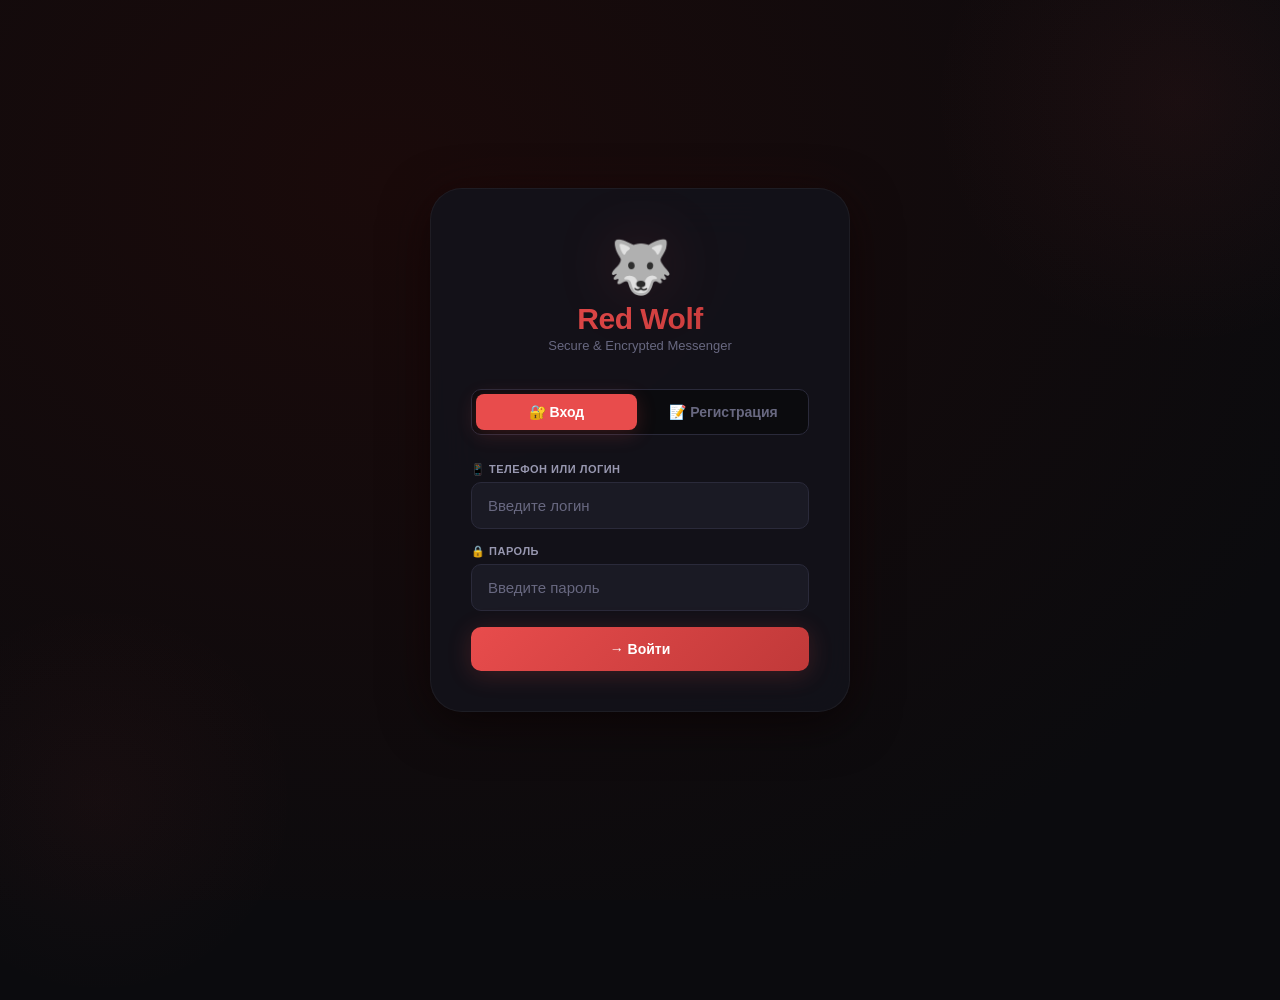
==== commit 88a6f800: "refactor: фронтенд разделен на файлы" ====
--- a/wwwroot/index.html
+++ b/wwwroot/index.html
@@ -3,1253 +3,226 @@
 <head>
     <meta charset="UTF-8">
     <meta name="viewport" content="width=device-width, initial-scale=1.0, user-scalable=no, viewport-fit=cover">
-    <title>Red Wolf Messenger</title>
-    <style>
-        * { margin: 0; padding: 0; box-sizing: border-box; }
-        body { font-family: -apple-system, BlinkMacSystemFont, 'Segoe UI', Roboto, Helvetica, Arial, sans-serif; background: #0a0a0a; min-height: 100vh; color: #e0e0e0; }
-        .auth-container { display: flex; justify-content: center; align-items: center; min-height: 100vh; padding: 20px; background: linear-gradient(135deg, #0a0a0a 0%, #1a1a1a 100%); }
-        .auth-card { background: rgba(20, 20, 20, 0.95); backdrop-filter: blur(10px); border-radius: 32px; padding: 40px; width: 100%; max-width: 440px; border: 1px solid rgba(220, 38, 38, 0.2); box-shadow: 0 25px 50px -12px rgba(0, 0, 0, 0.5); }
-        .logo { text-align: center; margin-bottom: 36px; }
-        .logo h1 { font-size: 36px; background: linear-gradient(135deg, #ef4444, #dc2626); -webkit-background-clip: text; background-clip: text; color: transparent; }
-        .logo p { color: #6b7280; font-size: 14px; margin-top: 8px; }
-        .auth-tabs { display: flex; gap: 12px; margin-bottom: 32px; background: #1a1a1a; padding: 4px; border-radius: 16px; }
-        .auth-tab { flex: 1; background: none; border: none; padding: 12px; font-size: 15px; font-weight: 600; cursor: pointer; color: #6b7280; border-radius: 12px; transition: all 0.2s ease; }
-        .auth-tab.active { color: #ef4444; background: #2a2a2a; }
-        .auth-form { display: flex; flex-direction: column; gap: 20px; }
-        .form-group { display: flex; flex-direction: column; gap: 8px; }
-        .form-group label { font-size: 13px; font-weight: 500; color: #9ca3af; }
-        .form-group input { background: #1a1a1a; border: 1px solid #2a2a2a; border-radius: 14px; padding: 14px 16px; color: #e0e0e0; font-size: 15px; }
-        .form-group input:focus { outline: none; border-color: #dc2626; background: #1f1f1f; }
-        .btn { padding: 14px 24px; border-radius: 14px; font-weight: 600; font-size: 14px; cursor: pointer; border: none; transition: all 0.2s ease; }
-        .btn-primary { background: linear-gradient(135deg, #dc2626, #b91c1c); color: white; }
-        .btn-primary:hover { transform: translateY(-1px); box-shadow: 0 4px 12px rgba(220, 38, 38, 0.3); }
-        .btn-secondary { background: #2a2a2a; color: #e0e0e0; }
-        .btn-secondary:hover { background: #3a3a3a; }
-        .btn-danger { background: #7f1d1d; color: white; }
-        .app-container { display: none; height: 100vh; overflow: hidden; }
-        .app-container.active { display: flex; }
-        .menu-btn { display: none; position: fixed; top: 16px; left: 16px; z-index: 1001; background: #dc2626; border: none; border-radius: 12px; padding: 12px 16px; color: white; cursor: pointer; font-size: 20px; }
-        .sidebar { width: 340px; background: #0f0f0f; border-right: 1px solid #1f1f1f; display: flex; flex-direction: column; transition: left 0.3s ease; }
-        .sidebar-header { padding: 20px 24px; border-bottom: 1px solid #1f1f1f; display: flex; align-items: center; gap: 14px; }
-        .sidebar-avatar { width: 48px; height: 48px; border-radius: 50%; object-fit: cover; cursor: pointer; border: 2px solid #dc2626; }
-        .sidebar-header h3 { flex: 1; font-size: 16px; font-weight: 600; cursor: pointer; color: #e0e0e0; }
-        .logout-btn { background: none; border: none; color: #6b7280; cursor: pointer; font-size: 22px; padding: 8px; border-radius: 10px; }
-        .logout-btn:hover { background: #1f1f1f; color: #ef4444; }
-        .btn-new-chat, .btn-create-group { margin: 12px; padding: 12px; border-radius: 14px; font-weight: 600; cursor: pointer; }
-        .btn-new-chat { background: linear-gradient(135deg, #dc2626, #b91c1c); border: none; color: white; }
-        .btn-create-group { background: #1a1a1a; border: 1px solid #dc2626; color: #e0e0e0; }
-        .chats-list { flex: 1; overflow-y: auto; padding: 12px; }
-        .chat-item { padding: 14px; border-radius: 16px; cursor: pointer; margin-bottom: 8px; background: #141414; border: 1px solid #1f1f1f; transition: all 0.2s ease; }
-        .chat-item:hover { background: #1a1a1a; border-color: #dc2626; }
-        .chat-avatar-container { position: relative; }
-        .online-dot { position: absolute; bottom: 2px; right: 2px; width: 12px; height: 12px; border-radius: 50%; border: 2px solid #141414; }
-        .online-dot.online { background: #22c55e; }
-        .online-dot.offline { background: #6b7280; }
-        .chat-info { flex: 1; min-width: 0; }
-        .chat-name { font-weight: 600; display: flex; align-items: center; gap: 8px; flex-wrap: wrap; }
-        .chat-badge { font-size: 10px; background: linear-gradient(135deg, #dc2626, #b91c1c); padding: 2px 8px; border-radius: 12px; color: white; }
-        .chat-preview { font-size: 12px; color: #6b7280; white-space: nowrap; overflow: hidden; text-overflow: ellipsis; margin-top: 4px; }
-        .unread-badge { background: #ef4444; color: white; border-radius: 20px; padding: 2px 8px; font-size: 11px; font-weight: bold; margin-left: 8px; }
-        .chat-area { flex: 1; display: flex; flex-direction: column; background: linear-gradient(180deg, #121212 0%, #0a0a0a 100%); }
-        .chat-header { padding: 16px 24px; border-bottom: 1px solid #1f1f1f; background: rgba(15, 15, 15, 0.95); }
-        .chat-header-top { display: flex; justify-content: space-between; align-items: center; }
-        .chat-header h2 { font-size: 20px; font-weight: 600; color: #ef4444; }
-        .edit-chat-btn { background: #1f1f1f; border: 1px solid #2a2a2a; border-radius: 10px; padding: 6px 14px; cursor: pointer; font-size: 12px; color: #e0e0e0; }
-        .edit-chat-btn:hover { background: #dc2626; border-color: #dc2626; }
-        .messages-container { flex: 1; overflow-y: auto; padding: 24px; display: flex; flex-direction: column; gap: 16px; }
-        .messages-container::-webkit-scrollbar { width: 6px; }
-        .messages-container::-webkit-scrollbar-track { background: #1a1a1a; }
-        .messages-container::-webkit-scrollbar-thumb { background: #dc2626; border-radius: 3px; }
-        .message { display: flex; flex-direction: column; max-width: 70%; margin-bottom: 8px; animation: fadeIn 0.3s ease; }
-        @keyframes fadeIn { from { opacity: 0; transform: translateY(10px); } to { opacity: 1; transform: translateY(0); } }
-        .message.own { align-self: flex-end; }
-        .message.system { align-self: center; max-width: 90%; }
-        .message-header { display: flex; align-items: center; gap: 10px; margin-bottom: 6px; }
-        .message-header img { width: 30px; height: 30px; border-radius: 50%; cursor: pointer; }
-        .message-sender { font-size: 12px; color: #9ca3af; cursor: pointer; }
-        .message-sender:hover { color: #dc2626; }
-        .message-content { padding: 12px 16px; border-radius: 20px; background: #1f1f1f; word-wrap: break-word; line-height: 1.4; font-size: 14px; }
-        .message.own .message-content { background: linear-gradient(135deg, #dc2626, #b91c1c); color: white; }
-        .message-time { font-size: 10px; color: #6b7280; margin-top: 6px; margin-left: 6px; }
-        .message-actions { display: flex; gap: 8px; margin-top: 8px; flex-wrap: wrap; }
-        .message-actions button { background: #1f1f1f; border: none; border-radius: 8px; padding: 4px 10px; cursor: pointer; font-size: 11px; color: #e0e0e0; }
-        .message-actions button:hover { background: #dc2626; color: white; }
-        .message-file { display: flex; align-items: center; gap: 14px; padding: 12px 16px; background: #1a1a1a; border-radius: 16px; border: 1px solid #2a2a2a; flex-wrap: wrap; }
-        .file-icon { font-size: 32px; }
-        .file-info { flex: 1; }
-        .file-name { font-weight: 600; font-size: 13px; word-break: break-all; }
-        .file-size { font-size: 11px; color: #6b7280; margin-top: 3px; }
-        .download-btn { background: #22c55e !important; border: none !important; border-radius: 10px !important; padding: 8px 16px !important; color: white !important; cursor: pointer !important; font-weight: bold !important; }
-        .download-btn:hover { background: #16a34a !important; }
-        .message-caption { margin-top: 8px; font-size: 12px; opacity: 0.8; padding: 6px 10px; background: rgba(255,255,255,0.05); border-radius: 10px; }
-        .message-input-area { padding: 16px 24px; border-top: 1px solid #1f1f1f; background: rgba(15, 15, 15, 0.95); display: flex; gap: 12px; align-items: center; }
-        .message-input-area input { flex: 1; background: #1f1f1f; border: 1px solid #2a2a2a; border-radius: 28px; padding: 12px 20px; color: #e0e0e0; font-size: 14px; }
-        .message-input-area input:focus { outline: none; border-color: #dc2626; }
-        .attach-btn, .emoji-btn, .send-btn { background: #1f1f1f; border: 1px solid #2a2a2a; border-radius: 50%; width: 46px; height: 46px; cursor: pointer; font-size: 18px; transition: all 0.2s ease; }
-        .send-btn { background: linear-gradient(135deg, #dc2626, #b91c1c); border: none; color: white; }
-        .attach-btn:hover, .emoji-btn:hover, .send-btn:hover { transform: scale(1.05); }
-        .emoji-picker-container { position: relative; }
-        emoji-picker { position: absolute; bottom: 60px; left: 0; z-index: 1000; --background: #1f1f1f; --border-radius: 16px; box-shadow: 0 10px 40px rgba(0,0,0,0.5); }
-        .typing-indicator { font-size: 12px; color: #9ca3af; padding: 8px 24px; font-style: italic; background: rgba(15,15,15,0.8); }
-        .modal { display: none; position: fixed; top: 0; left: 0; width: 100%; height: 100%; background: rgba(0,0,0,0.9); backdrop-filter: blur(8px); justify-content: center; align-items: center; z-index: 2000; }
-        .modal.active { display: flex; }
-        .modal-content { background: #141414; border-radius: 28px; padding: 32px; width: 90%; max-width: 500px; border: 1px solid #2a2a2a; max-height: 85vh; overflow-y: auto; }
-        .modal-content h3 { color: #ef4444; margin-bottom: 24px; font-size: 22px; }
-        .modal-buttons { display: flex; gap: 12px; margin-top: 28px; flex-wrap: wrap; }
-        .user-search-result { padding: 12px; border-radius: 14px; background: #1f1f1f; margin-bottom: 10px; cursor: pointer; display: flex; align-items: center; gap: 14px; transition: all 0.2s ease; }
-        .user-search-result:hover { background: #2a2a2a; border-left: 3px solid #dc2626; }
-        .user-search-result img { width: 44px; height: 44px; border-radius: 50%; }
-        .selected-members { display: flex; flex-wrap: wrap; gap: 8px; margin-top: 16px; }
-        .member-tag { background: linear-gradient(135deg, #dc2626, #b91c1c); padding: 6px 12px; border-radius: 20px; font-size: 13px; display: flex; align-items: center; gap: 8px; color: white; }
-        .member-tag button { background: none; border: none; color: white; cursor: pointer; font-size: 16px; font-weight: bold; }
-        .profile-avatar-img { width: 120px; height: 120px; border-radius: 50%; object-fit: cover; border: 3px solid #dc2626; cursor: pointer; }
-        .group-avatar-img { width: 100px; height: 100px; border-radius: 50%; object-fit: cover; cursor: pointer; margin-bottom: 20px; border: 2px solid #dc2626; }
-        .empty-state { text-align: center; color: #6b7280; padding: 48px 24px; }
-        .member-item { display: flex; justify-content: space-between; align-items: center; padding: 10px; border-bottom: 1px solid #2a2a2a; }
-        .member-item img { width: 36px; height: 36px; border-radius: 50%; margin-right: 10px; }
-        .remove-member { background: #dc2626; border: none; border-radius: 8px; padding: 4px 12px; color: white; cursor: pointer; font-size: 12px; }
-        @media (max-width: 768px) { .menu-btn { display: block; } .sidebar { position: fixed; left: -320px; top: 0; bottom: 0; width: 300px; z-index: 1000; } .sidebar.open { left: 0; } .message { max-width: 85%; } .chat-header { padding-left: 70px; } }
-        .toast { position: fixed; bottom: 30px; left: 50%; transform: translateX(-50%); background: #22c55e; color: white; padding: 12px 24px; border-radius: 40px; z-index: 9999; font-size: 14px; font-weight: 500; animation: slideUp 0.3s ease, fadeOut 2.5s ease 2s forwards; }
-        @keyframes slideUp { from { opacity: 0; transform: translateX(-50%) translateY(20px); } to { opacity: 1; transform: translateX(-50%) translateY(0); } }
-        @keyframes fadeOut { to { opacity: 0; visibility: hidden; } }
-    </style>
+    <title>🐺 Red Wolf</title>
+    <link rel="stylesheet" href="style.css">
 </head>
 <body>
-
-<div class="auth-container" id="authContainer">
-    <div class="auth-card">
-        <div class="logo"><h1>🐺 Red Wolf</h1><p>Secure & Encrypted Messenger</p></div>
-        <div class="auth-tabs"><button class="auth-tab active" data-tab="login">🔐 Login</button><button class="auth-tab" data-tab="register">📝 Register</button></div>
-        <div id="loginForm" class="auth-form">
-            <div class="form-group"><label>📱 Phone or Username</label><input type="text" id="loginLogin" placeholder="Enter your login"></div>
-            <div class="form-group"><label>🔒 Password</label><input type="password" id="loginPassword" placeholder="Enter password"></div>
-            <button class="btn btn-primary" id="doLoginBtn">→ Sign In</button>
-        </div>
-        <div id="registerForm" class="auth-form" style="display:none">
-            <div class="form-group"><label>📞 Phone Number</label><input type="tel" id="regPhone" placeholder="+7 (999) 123-45-67"></div>
-            <div class="form-group"><label>👤 Name</label><input type="text" id="regName" placeholder="Your username"></div>
-            <div class="form-group"><label>🔒 Password (min 6)</label><input type="password" id="regPassword" placeholder="Create password"></div>
-            <button class="btn btn-primary" id="sendCodeBtn">📨 Send Verification Code</button>
-        </div>
-        <div id="verifyForm" class="auth-form" style="display:none">
-            <div class="form-group"><label>🔢 Verification Code</label><input type="text" id="verifyCode" placeholder="Enter 6-digit code" maxlength="6"></div>
-            <button class="btn btn-primary" id="verifyBtn">✓ Verify & Register</button>
-            <button class="btn btn-secondary" id="backToRegisterBtn">← Back</button>
-        </div>
-    </div>
-</div>
-
-<div class="app-container" id="appContainer">
-    <button class="menu-btn" id="menuBtn">☰</button>
-    <div class="sidebar" id="sidebar">
-        <div class="sidebar-header">
-            <img id="sidebarAvatar" class="sidebar-avatar" src="data:image/svg+xml,%3Csvg xmlns='http://www.w3.org/2000/svg' viewBox='0 0 24 24' fill='%236b7280'%3E%3Cpath d='M12 12c2.21 0 4-1.79 4-4s-1.79-4-4-4-4 1.79-4 4 1.79 4 4 4zm0 2c-2.67 0-8 1.34-8 4v2h16v-2c0-2.66-5.33-4-8-4z'/%3E%3C/svg%3E">
-            <h3 id="currentUserName">Loading...</h3>
-            <button class="logout-btn" id="logoutBtn" title="Logout">🚪</button>
-        </div>
-        <button class="btn-new-chat" id="newChatBtn">+ New Private Chat</button>
-        <button class="btn-create-group" id="createGroupBtn">👥 Create Group</button>
-        <div class="chats-list" id="chatsList"><div class="empty-state">💬 No chats yet<br>Start a new conversation</div></div>
-    </div>
-    <div class="chat-area">
-        <div class="chat-header" id="chatHeader"><h2>✨ Select a chat to start</h2></div>
-        <div class="messages-container" id="messagesContainer"><div class="empty-state">💭 No messages yet</div></div>
-        <div class="typing-indicator" id="typingIndicator" style="display:none"></div>
-        <div class="message-input-area">
-            <input type="file" id="fileInput" style="display:none">
-            <button class="attach-btn" id="attachBtn" title="Attach file">📎</button>
-            <div class="emoji-picker-container"><button class="emoji-btn" id="emojiBtn" title="Emoji">😊</button></div>
-            <input type="text" id="messageInput" placeholder="Type a message..." disabled>
-            <button class="send-btn" id="sendBtn" disabled title="Send">➤</button>
-        </div>
-    </div>
-</div>
-
-<div class="modal" id="userProfileModal"><div class="modal-content"><div id="userProfileContent"></div><div class="modal-buttons"><button class="btn btn-secondary close-modal">Close</button></div></div></div>
-<div class="modal" id="newChatModal"><div class="modal-content"><h3>🔍 New Private Chat</h3><div class="form-group"><input type="text" id="searchUserInput" placeholder="Search by username..."></div><div id="searchResults"></div><div class="modal-buttons"><button class="btn btn-secondary close-modal">Cancel</button></div></div></div>
-<div class="modal" id="createGroupModal"><div class="modal-content"><h3>👥 Create Group</h3><div class="form-group"><input type="text" id="groupName" placeholder="Group name"></div><div class="form-group"><input type="number" id="groupMaxUsers" value="100" placeholder="Max members"></div><div class="form-group"><input type="text" id="groupSearchInput" placeholder="Search members to add..."></div><div id="groupSearchResults"></div><div id="selectedMembers" class="selected-members"></div><div class="modal-buttons"><button class="btn btn-primary" id="createGroupSubmit">✨ Create Group</button><button class="btn btn-secondary close-modal">Cancel</button></div></div></div>
-<div class="modal" id="editChatModal"><div class="modal-content"><h3 id="editChatTitle">Edit Chat</h3><div class="form-group"><input type="text" id="editChatName" placeholder="Chat name"></div><div id="groupAvatarSection" style="display:none; text-align:center; margin-bottom:20px;"><img id="groupAvatarPreview" class="group-avatar-img" src=""><div style="margin-top:12px;"><button class="btn-secondary" id="uploadGroupAvatarBtn" style="padding:8px 16px;">📷 Upload Avatar</button><button class="btn-danger" id="deleteGroupAvatarBtn" style="padding:8px 16px; margin-left:8px;">🗑️ Remove</button></div><input type="file" id="groupAvatarFile" accept="image/*" style="display:none"></div><div id="groupMembersSection" style="display:none"><div class="form-group"><input type="text" id="addMemberSearch" placeholder="Add new member..."></div><div id="addMemberResults"></div><div id="membersList"></div></div><div class="modal-buttons"><button class="btn btn-primary" id="saveChatEdit">💾 Save</button><button class="btn btn-danger" id="leaveDeleteBtn">🚪 Leave/Delete</button><button class="btn btn-secondary close-modal">Cancel</button></div></div></div>
-<div class="modal" id="profileModal"><div class="modal-content"><h3>👤 My Profile</h3><div style="text-align:center"><img id="profileAvatar" class="profile-avatar-img" src="data:image/svg+xml,%3Csvg xmlns='http://www.w3.org/2000/svg' viewBox='0 0 24 24' fill='%236b7280'%3E%3Cpath d='M12 12c2.21 0 4-1.79 4-4s-1.79-4-4-4-4 1.79-4 4 1.79 4 4 4zm0 2c-2.67 0-8 1.34-8 4v2h16v-2c0-2.66-5.33-4-8-4z'/%3E%3C/svg%3E"><input type="file" id="avatarFile" accept="image/*" style="display:none"><button class="btn-secondary" id="removeAvatarBtn" style="margin-top:12px; padding:8px 16px;">🗑️ Remove Avatar</button></div><div class="form-group" style="margin-top:20px;"><label>Display Name</label><input type="text" id="profileName" placeholder="Your name"></div><div class="form-group"><label>New Password (leave empty to keep)</label><input type="password" id="profileNewPassword" placeholder="New password"></div><div class="modal-buttons"><button class="btn btn-primary" id="updateProfileBtn">💾 Save Changes</button><button class="btn btn-secondary close-modal">Cancel</button></div></div></div>
-<div class="modal" id="editMessageModal"><div class="modal-content"><h3>✏️ Edit Message</h3><textarea id="editMessageText" rows="3" style="width:100%; background:#1f1f1f; border:1px solid #2a2a2a; border-radius:14px; padding:14px; color:white; font-family:inherit; resize:none;"></textarea><div class="modal-buttons"><button class="btn btn-primary" id="saveEditMessage">💾 Save</button><button class="btn btn-secondary close-modal">Cancel</button></div></div></div>
-
-<script src="https://cdnjs.cloudflare.com/ajax/libs/microsoft-signalr/7.0.5/signalr.min.js"></script>
-<script type="module">
-    import 'https://cdn.jsdelivr.net/npm/emoji-picker-element@1.17.0/index.js';
-    
-    window.initEmojiPicker = () => {
-        const container = document.querySelector('.emoji-picker-container');
-        if (!container) return;
-        const picker = document.createElement('emoji-picker');
-        picker.style.display = 'none';
-        picker.addEventListener('emoji-click', (event) => {
-            const input = document.getElementById('messageInput');
-            if (input) {
-                input.value += event.detail.unicode;
-                picker.style.display = 'none';
-                input.focus();
-            }
-        });
-        container.appendChild(picker);
-        const emojiBtn = document.getElementById('emojiBtn');
-        if (emojiBtn) {
-            const newBtn = emojiBtn.cloneNode(true);
-            emojiBtn.parentNode.replaceChild(newBtn, emojiBtn);
-            newBtn.addEventListener('click', (e) => {
-                e.stopPropagation();
-                picker.style.display = picker.style.display === 'none' ? 'block' : 'none';
-            });
-        }
-        document.addEventListener('click', (e) => {
-            if (container && !container.contains(e.target) && picker.style.display === 'block') {
-                picker.style.display = 'none';
-            }
-        });
-    };
-
-    // ============ STATE ============
-    let currentUser = null, currentChat = null, currentChatInfo = null, token = null, connection = null;
-    let typingTimeout = null, editingMessageId = null;
-    let selectedGroupMembers = [], tempPhoneNumber = null;
-    let onlineUsers = new Map();
-    let unreadCounts = new Map();
-    let lastMessagesCache = new Map();
-    let privateKey = null;
-    let sessionKeys = new Map();
-    const API_BASE = '/api';
-    const DEFAULT_AVATAR = "data:image/svg+xml,%3Csvg xmlns='http://www.w3.org/2000/svg' viewBox='0 0 24 24' fill='%236b7280'%3E%3Cpath d='M12 12c2.21 0 4-1.79 4-4s-1.79-4-4-4-4 1.79-4 4 1.79 4 4 4zm0 2c-2.67 0-8 1.34-8 4v2h16v-2c0-2.66-5.33-4-8-4z'/%3E%3C/svg%3E";
-
-    // ============ UTILITIES ============
-    function showToast(msg, isErr = false) {
-        const toast = document.createElement('div');
-        toast.className = 'toast';
-        toast.textContent = msg;
-        toast.style.background = isErr ? '#ef4444' : '#22c55e';
-        document.body.appendChild(toast);
-        setTimeout(() => toast.remove(), 3000);
-    }
-
-    function escapeHtml(str) { if(!str) return ''; return str.replace(/[&<>]/g, function(m){ if(m==='&') return '&amp;'; if(m==='<') return '&lt;'; if(m==='>') return '&gt;'; return m;}); }
-    function formatFileSize(bytes) { if(!bytes) return '0 B'; const k=1024, sizes=['B','KB','MB','GB']; const i=Math.floor(Math.log(bytes)/Math.log(k)); return parseFloat((bytes/Math.pow(k,i)).toFixed(1))+' '+sizes[i]; }
-    function getFileIcon(name) { const e=name?.split('.').pop()?.toLowerCase(); if(['jpg','jpeg','png','gif','webp'].includes(e)) return '🖼️'; if(['mp4','mov','avi','mkv'].includes(e)) return '🎥'; if(['pdf'].includes(e)) return '📕'; if(['doc','docx'].includes(e)) return '📘'; if(['xls','xlsx'].includes(e)) return '📊'; if(['txt','json','xml'].includes(e)) return '📄'; return '📎'; }
-    
-    function formatMessageDate(dateString) {
-        if(!dateString) return '';
-        const date = new Date(dateString);
-        if(isNaN(date.getTime())) return '';
-        const now = new Date();
-        const today = new Date(now.getFullYear(), now.getMonth(), now.getDate());
-        const msgDate = new Date(date.getFullYear(), date.getMonth(), date.getDate());
-        const diffDays = Math.floor((today - msgDate) / (1000 * 60 * 60 * 24));
-        const hours = date.getHours().toString().padStart(2, '0');
-        const minutes = date.getMinutes().toString().padStart(2, '0');
-        const timeStr = `${hours}:${minutes}`;
-        if(diffDays === 0) return timeStr;
-        if(diffDays === 1) return `Yesterday at ${timeStr}`;
-        if(diffDays < 7) {
-            const days = ['Sunday', 'Monday', 'Tuesday', 'Wednesday', 'Thursday', 'Friday', 'Saturday'];
-            return `${days[date.getDay()]} at ${timeStr}`;
-        }
-        return `${date.getDate()}.${date.getMonth()+1}.${date.getFullYear()} at ${timeStr}`;
-    }
-
-    function isMessageEdited(msg) {
-        if(!msg.messageLastUpdateDate || !msg.messageCreateDate) return false;
-        const createDate = new Date(msg.messageCreateDate);
-        const updateDate = new Date(msg.messageLastUpdateDate);
-        const diffMs = Math.abs(updateDate - createDate);
-        return diffMs > 1000;
-    }
-
-    function copyToClipboard(text) { navigator.clipboard.writeText(text); showToast('📋 Copied!'); }
-    function closeModals() { document.querySelectorAll('.modal').forEach(m=>m.classList.remove('active')); }
-    function showModal(id) { closeModals(); document.getElementById(id).classList.add('active'); }
-    
-    function getSafeToken() { if (!token) return ''; return encodeURIComponent(token); }
-
-    async function api(url, opts={}) {
-        const res = await fetch(API_BASE+url, {
-            headers: { 'Content-Type':'application/json', ...(token?{'Authorization':`Bearer ${token}`}:{}) },
-            ...opts
-        });
-        if(!res.ok) throw new Error(await res.text() || `HTTP ${res.status}`);
-        return res;
-    }
-
-    // ============ CRYPTO ============
-    async function generateRSAKeys() {
-        const keyPair = await crypto.subtle.generateKey(
-            { name: "RSA-OAEP", modulusLength: 2048, publicExponent: new Uint8Array([1, 0, 1]), hash: "SHA-256" },
-            true, ["encrypt", "decrypt"]
-        );
-        return keyPair;
-    }
-    
-    async function exportPublicKey(publicKey) {
-        const exported = await crypto.subtle.exportKey("spki", publicKey);
-        return btoa(String.fromCharCode(...new Uint8Array(exported)));
-    }
-    
-    async function importPublicKey(base64Key) {
-        const cleanKey = base64Key?.trim()?.replace(/\s/g, '') || '';
-        const binary = Uint8Array.from(atob(cleanKey), c => c.charCodeAt(0));
-        return await crypto.subtle.importKey("spki", binary, { name: "RSA-OAEP", hash: "SHA-256" }, false, ["encrypt"]);
-    }
-    
-    async function importPrivateKey(base64Key) {
-        const cleanKey = base64Key?.trim()?.replace(/\s/g, '') || '';
-        const binary = Uint8Array.from(atob(cleanKey), c => c.charCodeAt(0));
-        return await crypto.subtle.importKey("pkcs8", binary, { name: "RSA-OAEP", hash: "SHA-256" }, false, ["decrypt"]);
-    }
-    
-    async function exportPrivateKey(privateKey) {
-        const exported = await crypto.subtle.exportKey("pkcs8", privateKey);
-        return btoa(String.fromCharCode(...new Uint8Array(exported)));
-    }
-    
-    async function encryptWithPublicKey(data, publicKey) {
-        const encrypted = await crypto.subtle.encrypt({ name: "RSA-OAEP" }, publicKey, data);
-        return btoa(String.fromCharCode(...new Uint8Array(encrypted)));
-    }
-    
-    async function decryptWithPrivateKey(encryptedBase64, privateKey) {
-        const encrypted = Uint8Array.from(atob(encryptedBase64), c => c.charCodeAt(0));
-        const decrypted = await crypto.subtle.decrypt({ name: "RSA-OAEP" }, privateKey, encrypted);
-        return decrypted;
-    }
-    
-    async function generateSessionKey() {
-        return await crypto.subtle.generateKey({ name: "AES-GCM", length: 256 }, true, ["encrypt", "decrypt"]);
-    }
-    
-    async function exportSessionKey(sessionKey) {
-        const exported = await crypto.subtle.exportKey("raw", sessionKey);
-        return btoa(String.fromCharCode(...new Uint8Array(exported)));
-    }
-    
-    async function importSessionKey(base64Key) {
-        const binary = Uint8Array.from(atob(base64Key), c => c.charCodeAt(0));
-        return await crypto.subtle.importKey("raw", binary, { name: "AES-GCM" }, true, ["encrypt", "decrypt"]);
-    }
-    
-    async function encryptMessage(message, sessionKey) {
-        const iv = crypto.getRandomValues(new Uint8Array(12));
-        const encoded = new TextEncoder().encode(message);
-        const encrypted = await crypto.subtle.encrypt({ name: "AES-GCM", iv: iv }, sessionKey, encoded);
-        return {
-            encryptedData: btoa(String.fromCharCode(...new Uint8Array(encrypted))),
-            iv: btoa(String.fromCharCode(...iv))
-        };
-    }
-    
-    async function decryptMessage(encryptedBase64, ivBase64, sessionKey) {
-        const encrypted = Uint8Array.from(atob(encryptedBase64), c => c.charCodeAt(0));
-        const iv = Uint8Array.from(atob(ivBase64), c => c.charCodeAt(0));
-        const decrypted = await crypto.subtle.decrypt({ name: "AES-GCM", iv: iv }, sessionKey, encrypted);
-        return new TextDecoder().decode(decrypted);
-    }
-    
-    // ============ INDEXEDDB ============
-    const DB_NAME = "RedWolfKeys";
-    const DB_VERSION = 2;
-    
-    function openDatabase() {
-        return new Promise((resolve, reject) => {
-            const request = indexedDB.open(DB_NAME, DB_VERSION);
-            request.onerror = () => reject(request.error);
-            request.onsuccess = () => resolve(request.result);
-            request.onupgradeneeded = (event) => {
-                const db = event.target.result;
-                if (!db.objectStoreNames.contains("keys")) {
-                    db.createObjectStore("keys", { keyPath: "id" });
-                }
-            };
-        });
-    }
-    
-    async function savePrivateKeyToDB(privateKeyBase64) {
-        const db = await openDatabase();
-        const tx = db.transaction("keys", "readwrite");
-        tx.objectStore("keys").put({ id: "privateKey", value: privateKeyBase64 });
-        return new Promise((resolve, reject) => { tx.oncomplete = () => resolve(); tx.onerror = () => reject(tx.error); });
-    }
-    
-    async function loadPrivateKeyFromDB() {
-        const db = await openDatabase();
-        const tx = db.transaction("keys", "readonly");
-        const request = tx.objectStore("keys").get("privateKey");
-        return new Promise((resolve, reject) => {
-            request.onsuccess = () => resolve(request.result?.value || null);
-            request.onerror = () => reject(request.error);
-        });
-    }
-    
-    async function saveSessionKeyToDB(chatId, sessionKeyBase64) {
-        const db = await openDatabase();
-        const tx = db.transaction("keys", "readwrite");
-        tx.objectStore("keys").put({ id: `sessionKey_${chatId}`, value: sessionKeyBase64 });
-        return new Promise((resolve, reject) => { tx.oncomplete = () => resolve(); tx.onerror = () => reject(tx.error); });
-    }
-    
-    async function loadAllSessionKeysFromDB() {
-        const db = await openDatabase();
-        const tx = db.transaction("keys", "readonly");
-        const allKeys = await new Promise((resolve, reject) => {
-            const request = tx.objectStore("keys").getAll();
-            request.onsuccess = () => resolve(request.result);
-            request.onerror = () => reject(request.error);
-        });
-        
-        for (const item of allKeys) {
-            if (item.id && item.id.startsWith('sessionKey_')) {
-                const chatId = item.id.replace('sessionKey_', '');
-                try {
-                    const sessionKey = await importSessionKey(item.value);
-                    sessionKeys.set(chatId, sessionKey);
-                    console.log(`Restored session key for chat ${chatId}`);
-                } catch(e) {
-                    console.error(`Failed to restore session key for ${chatId}:`, e);
-                }
-            }
-        }
-    }
-    
-    async function getSessionKeyFromDB(chatId) {
-        const db = await openDatabase();
-        const tx = db.transaction("keys", "readonly");
-        const request = tx.objectStore("keys").get(`sessionKey_${chatId}`);
-        return new Promise((resolve, reject) => {
-            request.onsuccess = async () => {
-                if (request.result?.value) {
-                    try {
-                        const key = await importSessionKey(request.result.value);
-                        resolve(key);
-                    } catch(e) { resolve(null); }
-                } else resolve(null);
-            };
-            request.onerror = () => reject(request.error);
-        });
-    }
-
-    // ============ AUTH ============
-    async function handleLogin() {
-        const login = document.getElementById('loginLogin').value, pwd = document.getElementById('loginPassword').value;
-        if(!login||!pwd) return showToast('Fill all fields', true);
-        try {
-            const res = await fetch(API_BASE+'/User/login', {method:'POST',headers:{'Content-Type':'application/json'},body:JSON.stringify({login,password:pwd})});
-            if(!res.ok) throw new Error(await res.text());
-            const data = await res.json();
-            token = data.token; currentUser = { id: data.userId };
-            localStorage.setItem('token', token); localStorage.setItem('userId', data.userId);
-            
-            const profileRes = await api('/User/profile');
-            const profile = await profileRes.json();
-            currentUser.publicKey = profile.publicKey;
-            currentUser.name = profile.name;
-            
-            const privateKeyBase64 = await loadPrivateKeyFromDB();
-            if (privateKeyBase64) {
-                privateKey = await importPrivateKey(privateKeyBase64);
-                console.log("Private key loaded from IndexedDB");
-            }
-            
-            await loadAllSessionKeysFromDB();
-            await initApp();
-        } catch(e) { showToast('Login failed: '+e.message, true); }
-    }
-    
-    async function verifyReg() {
-        const code = document.getElementById('verifyCode').value.trim();
-        if(!code||code.length!==6) return showToast('Enter 6-digit code',true);
-        try {
-            const res = await fetch(API_BASE+'/User/verify-and-register', {method:'POST',headers:{'Content-Type':'application/json'},body:JSON.stringify({phoneNumber:tempPhoneNumber,code})});
-            if(!res.ok) throw new Error(await res.text());
-            const data = await res.json();
-            token = data.token; currentUser = { id: data.userId };
-            localStorage.setItem('token', token); localStorage.setItem('userId', data.userId);
-            
-            const keyPair = await generateRSAKeys();
-            const publicKeyBase64 = await exportPublicKey(keyPair.publicKey);
-            const privateKeyBase64 = await exportPrivateKey(keyPair.privateKey);
-            
-            await fetch(API_BASE+'/User/public-key', {
-                method: 'POST',
-                headers: { 'Content-Type':'application/json', 'Authorization':`Bearer ${token}` },
-                body: JSON.stringify({ publicKey: publicKeyBase64 })
-            });
-            
-            await savePrivateKeyToDB(privateKeyBase64);
-            privateKey = keyPair.privateKey;
-            currentUser.publicKey = publicKeyBase64;
-            
-            await initApp();
-        } catch(e) { showToast(e.message,true); }
-    }
-    
-    async function requestCode() {
-        const phone=document.getElementById('regPhone').value.trim(), name=document.getElementById('regName').value.trim(), pwd=document.getElementById('regPassword').value;
-        if(!phone||!name||!pwd) return showToast('Fill all fields',true);
-        if(pwd.length<6) return showToast('Password min 6 chars',true);
-        try {
-            const res = await fetch(API_BASE+'/User/request-verification', {method:'POST',headers:{'Content-Type':'application/json'},body:JSON.stringify({phoneNumber:phone,name,password:pwd})});
-            if(!res.ok) throw new Error(await res.text());
-            const data = await res.json();
-            tempPhoneNumber = data.phoneNumber;
-            document.getElementById('registerForm').style.display='none';
-            document.getElementById('verifyForm').style.display='flex';
-            document.getElementById('verifyCode').value = data.code || '';
-            showToast('✅ Code sent to '+phone);
-        } catch(e) { showToast(e.message,true); }
-    }
-
-    function switchTab(tab) {
-        document.querySelectorAll('.auth-tab').forEach(t=>t.classList.remove('active'));
-        if(tab==='login') {
-            document.querySelector('.auth-tab[data-tab="login"]').classList.add('active');
-            document.getElementById('loginForm').style.display='flex';
-            document.getElementById('registerForm').style.display='none';
-            document.getElementById('verifyForm').style.display='none';
-        } else {
-            document.querySelector('.auth-tab[data-tab="register"]').classList.add('active');
-            document.getElementById('loginForm').style.display='none';
-            document.getElementById('registerForm').style.display='flex';
-            document.getElementById('verifyForm').style.display='none';
-        }
-    }
-
-    // ============ PROFILE ============
-    async function showProfileModal() {
-        try {
-            const res = await api('/User/profile');
-            const user = await res.json();
-            document.getElementById('profileName').value = user.name;
-            document.getElementById('profileNewPassword').value = '';
-            const avatarUrl = `${API_BASE}/User/avatar/${user.id}?access_token=${getSafeToken()}&t=${Date.now()}`;
-            document.getElementById('profileAvatar').src = avatarUrl;
-            showModal('profileModal');
-        } catch(e) { showToast('Error loading profile', true); }
-    }
-
-    async function updateProfile() {
-        const newName = document.getElementById('profileName').value.trim();
-        const newPassword = document.getElementById('profileNewPassword').value;
-        const updateData = {};
-        if (newName) updateData.name = newName;
-        if (newPassword) updateData.newPassword = newPassword;
-        if (Object.keys(updateData).length === 0) { closeModals(); return; }
-        try {
-            const res = await api('/User/update-profile', { method:'PUT', body:JSON.stringify(updateData) });
-            if (res.ok) {
-                const updatedUser = await res.json();
-                if (currentUser) currentUser.name = updatedUser.name;
-                document.getElementById('currentUserName').innerText = updatedUser.name;
-                showToast('✅ Profile updated!');
-                closeModals();
-                await loadChats();
-            } else showToast('Update failed', true);
-        } catch(e) { showToast('Error', true); }
-    }
-
-    async function uploadAvatar(file) {
-        if(!file) return;
-        if(file.size > 5*1024*1024) return showToast('Max 5MB', true);
-        const fd = new FormData();
-        fd.append('file', file);
-        try {
-            const res = await fetch(`${API_BASE}/User/upload-avatar`, { method:'POST', headers:{ 'Authorization':`Bearer ${token}` }, body:fd });
-            if(res.ok) {
-                const avatarUrl = `${API_BASE}/User/avatar/${currentUser.id}?access_token=${getSafeToken()}&t=${Date.now()}`;
-                document.getElementById('sidebarAvatar').src = avatarUrl;
-                document.getElementById('profileAvatar').src = avatarUrl;
-                await loadChats();
-                showToast('✅ Avatar updated!');
-            } else showToast('Upload failed', true);
-        } catch(e) { showToast('Error', true); }
-    }
-
-    async function deleteAvatar() {
-        if(!confirm('Remove avatar?')) return;
-        try {
-            const res = await fetch(`${API_BASE}/User/avatar`, { method:'DELETE', headers:{ 'Authorization':`Bearer ${token}` } });
-            if(res.ok) {
-                document.getElementById('sidebarAvatar').src = DEFAULT_AVATAR;
-                document.getElementById('profileAvatar').src = DEFAULT_AVATAR;
-                await loadChats();
-                showToast('✅ Avatar removed');
-            } else showToast('Delete failed', true);
-        } catch(e) { showToast('Error', true); }
-    }
-
-    // ============ GROUP AVATAR ============
-    async function uploadGroupAvatar(file) {
-        if(!file || !currentChat) return;
-        if(file.size > 5*1024*1024) return showToast('Max 5MB', true);
-        const fd = new FormData();
-        fd.append('file', file);
-        try {
-            const res = await fetch(`${API_BASE}/Chat/${currentChat.id}/avatar`, { method:'POST', headers:{ 'Authorization':`Bearer ${token}` }, body:fd });
-            if(res.ok) {
-                const data = await res.json();
-                showToast('✅ Group avatar updated!');
-                if (currentChatInfo) currentChatInfo.avatarPath = data.avatarPath;
-                await loadChats();
-                const avatarUrl = await fetchGroupAvatarAsBlobUrl(currentChat.id);
-                document.getElementById('groupAvatarPreview').src = avatarUrl;
-            } else showToast('Upload failed', true);
-        } catch(e) { showToast('Error', true); }
-    }
-
-    async function fetchGroupAvatarAsBlobUrl(chatId) {
-        if (!token || !chatId) return '';
-        try {
-            const response = await fetch(`${API_BASE}/Chat/${chatId}/avatar`, { headers: { 'Authorization': `Bearer ${token}` } });
-            if (response.ok) {
-                const blob = await response.blob();
-                return URL.createObjectURL(blob);
-            }
-            return '';
-        } catch(e) { return ''; }
-    }
-
-    async function deleteGroupAvatar() {
-        if(!confirm('Remove group avatar?')) return;
-        try {
-            const res = await fetch(`${API_BASE}/Chat/${currentChat.id}/avatar`, { method:'DELETE', headers:{ 'Authorization':`Bearer ${token}` } });
-            if(res.ok) {
-                showToast('✅ Group avatar removed');
-                if (currentChatInfo) currentChatInfo.avatarPath = null;
-                document.getElementById('groupAvatarPreview').src = '';
-                await loadChats();
-            } else showToast('Delete failed', true);
-        } catch(e) { showToast('Error', true); }
-    }
-
-    // ============ UNREAD ============
-    async function loadUnreadCounts() {
-        try {
-            const res = await api('/Message/unread');
-            const counts = await res.json();
-            unreadCounts.clear();
-            for (const [chatId, count] of Object.entries(counts)) unreadCounts.set(chatId, count);
-            updateAllUnreadBadges();
-        } catch(e) { console.error(e); }
-    }
-
-    function updateAllUnreadBadges() {
-        document.querySelectorAll('.chat-item').forEach(item => {
-            const chatId = item.dataset.id;
-            const count = unreadCounts.get(chatId) || 0;
-            const nameDiv = item.querySelector('.chat-name');
-            const existingBadge = nameDiv?.querySelector('.unread-badge');
-            if (count > 0) {
-                if (existingBadge) existingBadge.textContent = count > 99 ? '99+' : count;
-                else if (nameDiv) {
-                    const badge = document.createElement('span');
-                    badge.className = 'unread-badge';
-                    badge.textContent = count > 99 ? '99+' : count;
-                    nameDiv.appendChild(badge);
-                }
-            } else if (existingBadge) existingBadge.remove();
-        });
-    }
-
-    function updateUnreadBadge(chatId, count) {
-        if (count > 0) unreadCounts.set(chatId, count);
-        else unreadCounts.delete(chatId);
-        const chatItem = document.querySelector(`.chat-item[data-id="${chatId}"]`);
-        if (chatItem) {
-            const nameDiv = chatItem.querySelector('.chat-name');
-            const existingBadge = nameDiv?.querySelector('.unread-badge');
-            if (count > 0) {
-                if (existingBadge) existingBadge.textContent = count > 99 ? '99+' : count;
-                else if (nameDiv) {
-                    const badge = document.createElement('span');
-                    badge.className = 'unread-badge';
-                    badge.textContent = count > 99 ? '99+' : count;
-                    nameDiv.appendChild(badge);
-                }
-            } else if (existingBadge) existingBadge.remove();
-        }
-    }
-
-    async function markChatAsRead(chatId) {
-        try {
-            await api(`/Message/${chatId}/mark-read`, { method: 'POST' });
-            unreadCounts.delete(chatId);
-            updateUnreadBadge(chatId, 0);
-        } catch(e) { console.error(e); }
-    }
-
-    // ============ CHAT UI ============
-    async function addChatToSidebar(chat) {
-        const container = document.getElementById('chatsList');
-        const isGroup = chat.maxUsers > 2 || (chat.users?.length > 2);
-        const name = isGroup ? chat.chatName : (chat.otherUser?.name || chat.chatName);
-        const online = (!isGroup && chat.otherUser?.id) ? onlineUsers.get(chat.otherUser.id) === true : false;
-        const unreadCount = unreadCounts.get(chat.id) || 0;
-        const lastMessage = lastMessagesCache.get(chat.id);
-        let avatarUrl = DEFAULT_AVATAR;
-        if (isGroup && chat.avatarPath) avatarUrl = `${API_BASE}/Chat/${chat.id}/avatar?t=${Date.now()}`;
-        else if (!isGroup && chat.otherUser?.id) avatarUrl = `${API_BASE}/User/avatar/${chat.otherUser.id}?access_token=${getSafeToken()}`;
-        let previewHtml = '';
-        if (lastMessage) {
-            const isOwn = lastMessage.userId === currentUser?.id;
-            const senderName = isOwn ? 'You' : (lastMessage.user?.name || lastMessage.messageCreator?.name || 'Unknown');
-            let previewText = lastMessage.messageText || (lastMessage.fileName ? '📎 File' : '');
-            previewText = previewText?.length > 50 ? previewText.substring(0, 47) + '...' : previewText;
-            previewHtml = `<div class="chat-preview"><strong>${escapeHtml(senderName)}:</strong> ${escapeHtml(previewText || '')}</div>`;
-        }
-        const html = `<div class="chat-item" data-id="${chat.id}" data-name="${escapeHtml(name)}">
-            <div style="display:flex;align-items:center;gap:12px">
-                <div class="chat-avatar-container">
-                    <img src="${avatarUrl}" style="width:48px;height:48px;border-radius:50%;object-fit:cover" onerror="this.src='${DEFAULT_AVATAR}'">
-                    ${!isGroup ? `<div class="online-dot ${online ? 'online' : 'offline'}"></div>` : ''}
-                </div>
-                <div class="chat-info">
-                    <div class="chat-name">${escapeHtml(name)}${isGroup ? '<span class="chat-badge">GROUP</span>' : ''}</div>
-                    ${previewHtml}
-                </div>
-            </div>
-        </div>`;
-        const existingItem = container.querySelector(`.chat-item[data-id="${chat.id}"]`);
-        if (existingItem) existingItem.outerHTML = html;
-        else container.insertAdjacentHTML('beforeend', html);
-        updateUnreadBadge(chat.id, unreadCount);
-        const newItem = container.querySelector(`.chat-item[data-id="${chat.id}"]`);
-        if (newItem) newItem.addEventListener('click', () => selectChat(chat.id, name));
-    }
-
-    // ============ CORE ============
-    async function loadUser() {
-        try {
-            const res = await api('/User/profile');
-            const user = await res.json();
-            currentUser = { ...currentUser, ...user };
-            document.getElementById('currentUserName').innerText = user.name;
-            const avUrl = API_BASE+'/User/avatar/'+currentUser.id+'?access_token='+getSafeToken()+'&t='+Date.now();
-            document.getElementById('sidebarAvatar').src = avUrl;
-        } catch(e) { console.error(e); }
-    }
-
-    async function loadLastMessageForChat(chat) {
-        try {
-            const messagesRes = await api(`/Chat/${chat.id}/messages?page=1&pageSize=1`);
-            const messagesData = await messagesRes.json();
-            if (messagesData.messages && messagesData.messages.length > 0) {
-                const lastMsg = messagesData.messages[0];
-                if (lastMsg.encryptedData && lastMsg.iv) {
-                    const sessionKey = sessionKeys.get(chat.id) || await getSessionKeyFromDB(chat.id);
-                    if (sessionKey) {
-                        try {
-                            const decryptedText = await decryptMessage(lastMsg.encryptedData, lastMsg.iv, sessionKey);
-                            lastMsg.messageText = decryptedText;
-                        } catch(e) { /* keep encrypted */ }
-                    }
-                }
-                lastMessagesCache.set(chat.id, lastMsg);
-            } else {
-                lastMessagesCache.delete(chat.id);
-            }
-        } catch(e) { lastMessagesCache.delete(chat.id); }
-    }
-
-    async function loadChats() {
-        try {
-            if (!token) return;
-            const [chatsRes, unreadRes] = await Promise.all([api(`/Chat/user-chats/${currentUser.id}`), api('/Message/unread')]);
-            const chats = await chatsRes.json();
-            const unreadData = await unreadRes.json();
-            unreadCounts.clear();
-            for (const [chatId, count] of Object.entries(unreadData)) unreadCounts.set(chatId, count);
-            
-            await Promise.all(chats.map(chat => loadLastMessageForChat(chat)));
-            
-            const container = document.getElementById('chatsList');
-            if(!chats?.length) { container.innerHTML='<div class="empty-state">💬 No chats yet<br>✨ Start a new conversation</div>'; return; }
-            const safeToken = getSafeToken();
-            container.innerHTML = chats.map(chat => {
-                const isGroup = chat.maxUsers > 2 || (chat.users?.length > 2);
-                let avatarUrl = DEFAULT_AVATAR;
-                if (isGroup && chat.avatarPath) avatarUrl = `${API_BASE}/Chat/${chat.id}/avatar?t=${Date.now()}`;
-                else if (!isGroup && chat.otherUser?.id) avatarUrl = `${API_BASE}/User/avatar/${chat.otherUser.id}?access_token=${safeToken}`;
-                const name = isGroup ? chat.chatName : (chat.otherUser?.name || chat.chatName);
-                const online = (!isGroup && chat.otherUser?.id) ? onlineUsers.get(chat.otherUser.id) === true : false;
-                const unreadCount = unreadCounts.get(chat.id) || 0;
-                const lastMessage = lastMessagesCache.get(chat.id);
-                let previewHtml = '';
-                if (lastMessage) {
-                    const isOwn = lastMessage.userId === currentUser?.id;
-                    const senderName = isOwn ? 'You' : (lastMessage.user?.name || lastMessage.messageCreator?.name || 'Unknown');
-                    let previewText = lastMessage.messageText || (lastMessage.fileName ? '📎 File' : '');
-                    if (!previewText && lastMessage.encryptedData) previewText = '🔒 Encrypted';
-                    previewText = previewText?.length > 50 ? previewText.substring(0, 47) + '...' : previewText;
-                    previewHtml = `<div class="chat-preview"><strong>${escapeHtml(senderName)}:</strong> ${escapeHtml(previewText || '')}</div>`;
-                }
-                return `<div class="chat-item" data-id="${chat.id}" data-name="${escapeHtml(name)}">
-                    <div style="display:flex;align-items:center;gap:12px">
-                        <div class="chat-avatar-container">
-                            <img src="${avatarUrl}" style="width:48px;height:48px;border-radius:50%;object-fit:cover" onerror="this.src='${DEFAULT_AVATAR}'">
-                            ${!isGroup?`<div class="online-dot ${online?'online':'offline'}"></div>`:''}
-                        </div>
-                        <div class="chat-info">
-                            <div class="chat-name">${escapeHtml(name)}${isGroup?'<span class="chat-badge">GROUP</span>':''}</div>
-                            ${previewHtml}
-                        </div>
-                    </div>
-                </div>`;
-            }).join('');
-            for (const chat of chats) updateUnreadBadge(chat.id, unreadCounts.get(chat.id) || 0);
-            document.querySelectorAll('.chat-item').forEach(el => { el.addEventListener('click', () => selectChat(el.dataset.id, el.dataset.name)); });
-        } catch(e) { console.error(e); }
-    }
-
-    async function getChatInfo(chatId) { try { const res = await api('/Chat/'+chatId); return await res.json(); } catch(e){ return null; } }
-
-    async function getSessionKeyForChat(chatId) {
-        console.log(`[getSessionKeyForChat] Getting key for ${chatId}`);
-        
-        if (sessionKeys.has(chatId)) {
-            console.log(`[getSessionKeyForChat] Found in memory`);
-            return sessionKeys.get(chatId);
-        }
-        
-        try {
-            const dbKey = await getSessionKeyFromDB(chatId);
-            if (dbKey) {
-                console.log(`[getSessionKeyForChat] Found in IndexedDB`);
-                sessionKeys.set(chatId, dbKey);
-                return dbKey;
-            }
-        } catch(e) { console.error(`DB error:`, e); }
-        
-        if (!privateKey) {
-            console.error(`[getSessionKeyForChat] No private key!`);
-            showToast("❌ Private key not loaded. Please re-login.", true);
-            return null;
-        }
-        
-        try {
-            const res = await fetch(`${API_BASE}/Chat/${chatId}/session-key`, {
-                headers: { 'Authorization': `Bearer ${token}` }
-            });
-            
-            if (!res.ok) {
-                console.error(`[getSessionKeyForChat] Server error: ${res.status}`);
-                return null;
-            }
-            
-            const data = await res.json();
-            if (!data.encryptedKey) {
-                console.error(`[getSessionKeyForChat] No encryptedKey in response`);
-                return null;
-            }
-            
-            const encryptedBytes = Uint8Array.from(atob(data.encryptedKey), c => c.charCodeAt(0));
-            const decryptedKeyBuffer = await crypto.subtle.decrypt({ name: "RSA-OAEP" }, privateKey, encryptedBytes);
-            
-            const sessionKey = await crypto.subtle.importKey("raw", decryptedKeyBuffer, { name: "AES-GCM" }, true, ["encrypt", "decrypt"]);
-            
-            sessionKeys.set(chatId, sessionKey);
-            const exportedKey = btoa(String.fromCharCode(...new Uint8Array(decryptedKeyBuffer)));
-            await saveSessionKeyToDB(chatId, exportedKey);
-            
-            console.log(`[getSessionKeyForChat] Success for ${chatId}`);
-            return sessionKey;
-        } catch(e) {
-            console.error(`[getSessionKeyForChat] Failed:`, e);
-            return null;
-        }
-    }
-
-    async function createPrivateChat(uid, uname) {
-        try {
-            const pubKeyRes = await api(`/User/public-key/${uid}`);
-            const pubKeyData = await pubKeyRes.json();
-            if (!pubKeyData.publicKey) {
-                showToast(`User ${uname} has no public key. Ask them to re-register.`, true);
-                return;
-            }
-            const otherPublicKey = await importPublicKey(pubKeyData.publicKey);
-            const sessionKey = await generateSessionKey();
-            const sessionKeyRaw = await exportSessionKey(sessionKey);
-            const myPublicKey = await importPublicKey(currentUser.publicKey);
-            const encryptedForMe = await encryptWithPublicKey(Uint8Array.from(atob(sessionKeyRaw), c => c.charCodeAt(0)), myPublicKey);
-            const encryptedForOther = await encryptWithPublicKey(Uint8Array.from(atob(sessionKeyRaw), c => c.charCodeAt(0)), otherPublicKey);
-            const chatRes = await api('/Chat', { method: 'POST', body: JSON.stringify({ memberIds: [currentUser.id, uid], maxUsers: 2 }) });
-            const chat = await chatRes.json();
-            const encryptedKeys = { [currentUser.id]: encryptedForMe, [uid]: encryptedForOther };
-            await api(`/Chat/${chat.id}/session-keys`, { method: 'POST', body: JSON.stringify({ encryptedKeys }) });
-            
-            sessionKeys.set(chat.id, sessionKey);
-            await saveSessionKeyToDB(chat.id, sessionKeyRaw);
-            
-            closeModals();
-            await loadChats();
-            await selectChat(chat.id, chat.chatName);
-            showToast(`✨ Chat with ${uname} created`);
-        } catch(e) { showToast('Error creating chat: ' + e.message, true); }
-    }
-
-    async function selectChat(chatId, chatName) {
-        currentChat = { id: chatId, name: chatName };
-        currentChatInfo = await getChatInfo(chatId);
-        const isGroup = currentChatInfo && (currentChatInfo.maxUsers > 2 || (currentChatInfo.users?.length > 2));
-        const title = isGroup ? currentChatInfo.chatName : (currentChatInfo?.otherUser?.name || chatName);
-        document.getElementById('chatHeader').innerHTML = `<div class="chat-header-top"><h2>${escapeHtml(title)}</h2><button class="edit-chat-btn" id="editChatBtn">✏️ Edit</button></div>`;
-        document.getElementById('editChatBtn')?.addEventListener('click', showEditChatModal);
-        document.getElementById('messageInput').disabled = false;
-        document.getElementById('sendBtn').disabled = false;
-        
-        const key = await getSessionKeyForChat(chatId);
-        if (!key) showToast("⚠️ Could not load encryption key for this chat", true);
-        
-        await markChatAsRead(chatId);
-        await loadMessages(chatId);
-        await loadChats();
-        
-        if(connection && connection.state === signalR.HubConnectionState.Connected) {
-            await connection.invoke('JoinChat', chatId, currentUser.id, currentUser.name);
-        }
-        if(window.innerWidth<=768) document.getElementById('sidebar').classList.remove('open');
-    }
-
-    async function loadMessages(chatId) {
-        try {
-            const res = await api(`/Chat/${chatId}/messages?page=1&pageSize=100`);
-            const data = await res.json();
-            const sessionKey = sessionKeys.get(chatId);
-            const decryptedMessages = [];
-            for (const msg of (data.messages || [])) {
-                if (msg.encryptedData && msg.iv && sessionKey) {
-                    try {
-                        const decryptedText = await decryptMessage(msg.encryptedData, msg.iv, sessionKey);
-                        decryptedMessages.push({ ...msg, messageText: decryptedText, isDecrypted: true });
-                    } catch(e) { 
-                        decryptedMessages.push({ ...msg, messageText: "🔒 [Encrypted]", isDecrypted: false });
-                    }
-                } else { 
-                    decryptedMessages.push(msg); 
-                }
-            }
-            renderMessages(decryptedMessages);
-            if (data.messages && data.messages.length > 0) {
-                const lastMsg = data.messages[0];
-                if (lastMsg.encryptedData && lastMsg.iv && sessionKey) {
-                    try {
-                        lastMsg.messageText = await decryptMessage(lastMsg.encryptedData, lastMsg.iv, sessionKey);
-                    } catch(e) {}
-                }
-                lastMessagesCache.set(chatId, lastMsg);
-            } else {
-                lastMessagesCache.delete(chatId);
-            }
-        } catch(e) { console.error(e); }
-    }
-
-    function renderMessages(messages) {
-        const container = document.getElementById('messagesContainer');
-        if(!messages?.length) { container.innerHTML='<div class="empty-state">💭 No messages yet<br>Send the first message!</div>'; return; }
-        const sorted = [...messages].sort((a,b)=>new Date(a.messageCreateDate)-new Date(b.messageCreateDate));
-        const safeToken = getSafeToken();
-        container.innerHTML = sorted.map(msg => {
-            const isOwn = msg.userId === currentUser.id;
-            const edited = isMessageEdited(msg);
-            const avatar = API_BASE+'/User/avatar/'+msg.userId+'?access_token='+safeToken;
-            const sender = msg.user?.name || msg.messageCreator?.name || 'Unknown';
-            if(msg.fileName) {
-                return `<div class="message ${isOwn?'own':''}" data-mid="${msg.messageId}">
-                    <div class="message-header"><img src="${avatar}" onerror="this.src='${DEFAULT_AVATAR}'"><span class="message-sender">${escapeHtml(sender)}</span></div>
-                    <div class="message-file">
-                        <div class="file-icon">${getFileIcon(msg.fileName)}</div>
-                        <div class="file-info"><div class="file-name">📁 ${escapeHtml(msg.fileName)}</div><div class="file-size">${formatFileSize(msg.fileSize)}</div></div>
-                        <button class="download-btn" data-id="${msg.messageId}" data-name="${escapeHtml(msg.fileName)}">⬇️ DOWNLOAD</button>
-                    </div>
-                    ${msg.messageText && !msg.messageText.startsWith('📎') ? `<div class="message-caption">${escapeHtml(msg.messageText)}${edited ? ' ✏️' : ''}</div>` : ''}
-                    <div class="message-time">🕐 ${formatMessageDate(msg.messageCreateDate)}</div>
-                    <div class="message-actions">${isOwn ? `<button class="del-file-btn" data-id="${msg.messageId}">🗑️ Delete</button>` : ''}</div>
-                </div>`;
-            }
-            if(msg.isSystemMessage) return `<div class="message system"><div class="message-content">📢 ${escapeHtml(msg.messageText)}</div><div class="message-time">${formatMessageDate(msg.messageCreateDate)}</div></div>`;
-            const textEsc = escapeHtml(msg.messageText).replace(/'/g, "\\'");
-            return `<div class="message ${isOwn?'own':''}">
-                <div class="message-header"><img src="${avatar}" onerror="this.src='${DEFAULT_AVATAR}'"><span class="message-sender">${escapeHtml(sender)}</span></div>
-                <div class="message-content">${escapeHtml(msg.messageText)}${edited ? ' <span style="font-size:10px; opacity:0.6;">✏️ edited</span>' : ''}</div>
-                <div class="message-time">${formatMessageDate(msg.messageCreateDate)}</div>
-                <div class="message-actions">
-                    <button class="copy-btn" data-text="${textEsc}">📋 Copy</button>
-                    ${isOwn ? `<button class="edit-msg-btn" data-id="${msg.messageId}" data-text="${textEsc}">✏️ Edit</button>` : ''}
-                    ${isOwn ? `<button class="del-msg-btn" data-id="${msg.messageId}">🗑️ Delete</button>` : ''}
-                </div>
-            </div>`;
-        }).join('');
-        document.querySelectorAll('.download-btn').forEach(btn => { btn.addEventListener('click', (e) => { e.stopPropagation(); downloadFile(btn.dataset.id, btn.dataset.name); }); });
-        document.querySelectorAll('.del-file-btn').forEach(btn => btn.addEventListener('click', (e) => { e.stopPropagation(); deleteMessage(btn.dataset.id); }));
-        document.querySelectorAll('.copy-btn').forEach(btn => btn.addEventListener('click', () => copyToClipboard(btn.dataset.text)));
-        document.querySelectorAll('.edit-msg-btn').forEach(btn => btn.addEventListener('click', () => editMessage(btn.dataset.id, btn.dataset.text)));
-        document.querySelectorAll('.del-msg-btn').forEach(btn => btn.addEventListener('click', () => deleteMessage(btn.dataset.id)));
-        container.scrollTop = container.scrollHeight;
-    }
-
-    async function sendMessage() {
-        const input = document.getElementById('messageInput');
-        const text = input.value.trim();
-        
-        if (!text || !currentChat) return;
-        
-        let sessionKey = sessionKeys.get(currentChat.id);
-        if (!sessionKey) sessionKey = await getSessionKeyForChat(currentChat.id);
-        if (!sessionKey) { showToast("🔒 No encryption key for this chat", true); return; }
-        
-        try {
-            const iv = crypto.getRandomValues(new Uint8Array(12));
-            const encoded = new TextEncoder().encode(text);
-            const encrypted = await crypto.subtle.encrypt({ name: "AES-GCM", iv: iv }, sessionKey, encoded);
-            const encryptedData = btoa(String.fromCharCode(...new Uint8Array(encrypted)));
-            const ivBase64 = btoa(String.fromCharCode(...iv));
-            
-            const res = await fetch(`${API_BASE}/Message/encrypted`, {
-                method: 'POST',
-                headers: { 'Content-Type': 'application/json', 'Authorization': `Bearer ${token}` },
-                body: JSON.stringify({ encryptedData, iv: ivBase64, userId: currentUser.id, chatId: currentChat.id })
-            });
-            
-            if (!res.ok) throw new Error(await res.text());
-            
-            input.value = '';
-            await loadMessages(currentChat.id);
-            await loadChats();
-            unreadCounts.delete(currentChat.id);
-            updateUnreadBadge(currentChat.id, 0);
-            
-            if (connection && connection.state === signalR.HubConnectionState.Connected) {
-                await connection.invoke('SendEncryptedMessage', currentChat.id, currentUser.id, currentUser.name, encryptedData, ivBase64);
-            }
-        } catch(e) { showToast('Failed to send: ' + e.message, true); }
-    }
-
-    async function downloadFile(messageId, fileName) {
-        if(!messageId) return showToast('No file ID', true);
-        showToast('⏳ Downloading...');
-        try {
-            const res = await fetch(`${API_BASE}/File/download/${messageId}`, { headers: { 'Authorization': `Bearer ${token}` } });
-            if(res.ok) {
-                const blob = await res.blob();
-                const url = URL.createObjectURL(blob);
-                const a = document.createElement('a');
-                a.href = url;
-                a.download = fileName || 'file';
-                document.body.appendChild(a);
-                a.click();
-                setTimeout(() => { URL.revokeObjectURL(url); a.remove(); }, 100);
-                showToast('✅ Downloaded!');
-            } else showToast('File not found', true);
-        } catch(e) { showToast('Download failed', true); }
-    }
-
-    async function uploadFile() {
-        const input = document.getElementById('fileInput');
-        const file = input.files[0];
-        if(!file || !currentChat) return;
-        if(file.size > 50*1024*1024) return showToast('Max 50MB', true);
-        const fd = new FormData();
-        fd.append('file', file);
-        fd.append('chatId', currentChat.id);
-        showToast('⏳ Uploading...');
-        try {
-            const res = await fetch(`${API_BASE}/File/upload`, { method:'POST', headers:{ 'Authorization':`Bearer ${token}` }, body:fd });
-            if(res.ok) {
-                input.value='';
-                showToast('✅ File uploaded!');
-                await loadMessages(currentChat.id);
-                await loadChats();
-                if(connection && connection.state === signalR.HubConnectionState.Connected) {
-                    await connection.invoke('SendMessage', currentChat.id, currentUser.id, currentUser.name, `📎 ${file.name}`);
-                }
-            } else showToast('Upload failed', true);
-        } catch(e) { showToast('Upload error', true); }
-    }
-
-    async function editMessage(id, txt) { editingMessageId=id; document.getElementById('editMessageText').value=txt; showModal('editMessageModal'); }
-    async function saveEditedMsg() { const newText=document.getElementById('editMessageText').value.trim(); if(!newText||!editingMessageId) return; try{ await api('/Message/'+editingMessageId,{method:'PUT',body:JSON.stringify({messageId:editingMessageId,messageText:newText})}); closeModals(); await loadMessages(currentChat.id); await loadChats(); showToast('✅ Edited'); }catch(e){ showToast('Error',true); } }
-    async function deleteMessage(id) { if(confirm('Delete message?')){ try{ await api('/Message/'+id,{method:'DELETE'}); await loadMessages(currentChat.id); await loadChats(); showToast('✅ Deleted'); }catch(e){ showToast('Error',true); } } }
-    async function showUserProfile(id) { try{ const res=await api('/Chat/user-profile/'+id); const u=await res.json(); document.getElementById('userProfileContent').innerHTML=`<div style="text-align:center"><img src="${API_BASE}/User/avatar/${id}?access_token=${getSafeToken()}&t=${Date.now()}" style="width:100px;height:100px;border-radius:50%;margin-bottom:16px"><h3>${escapeHtml(u.name)}</h3><p>Joined: ${new Date(u.registerDate).toLocaleDateString()}</p></div>`; showModal('userProfileModal'); }catch(e){ showToast('Error',true); } }
-    
-    async function searchUsers() { const q=document.getElementById('searchUserInput').value.trim(); const div=document.getElementById('searchResults'); if(q.length<2){ div.innerHTML=''; return; } try{ const res=await api('/User/all'); const users=await res.json(); const filtered=users.filter(u=>u.name.toLowerCase().includes(q.toLowerCase())&&u.id!==currentUser.id); if(!filtered.length){ div.innerHTML='<div class="empty-state">👤 No users found</div>'; return; } div.innerHTML=filtered.map(u=>`<div class="user-search-result" data-id="${u.id}" data-name="${escapeHtml(u.name)}"><img src="${API_BASE}/User/avatar/${u.id}?access_token=${getSafeToken()}" onerror="this.src='${DEFAULT_AVATAR}'"><div><strong>${escapeHtml(u.name)}</strong></div></div>`).join(''); document.querySelectorAll('#searchResults .user-search-result').forEach(el=>el.addEventListener('click',()=>createPrivateChat(el.dataset.id,el.dataset.name))); }catch(e){ div.innerHTML='<div class="empty-state">Error</div>'; } }
-
-    function showCreateGroup() { selectedGroupMembers=[]; updateSelected(); document.getElementById('groupName').value=''; document.getElementById('groupMaxUsers').value='100'; document.getElementById('groupSearchInput').value=''; document.getElementById('groupSearchResults').innerHTML=''; showModal('createGroupModal'); }
-    async function searchGroupUsers() { const q=document.getElementById('groupSearchInput').value.trim(); const div=document.getElementById('groupSearchResults'); if(q.length<2){ div.innerHTML=''; return; } try{ const res=await api('/User/all'); const users=await res.json(); const filtered=users.filter(u=>u.name.toLowerCase().includes(q.toLowerCase())&&u.id!==currentUser.id&&!selectedGroupMembers.some(m=>m.id===u.id)); div.innerHTML=filtered.map(u=>`<div class="user-search-result" data-id="${u.id}" data-name="${escapeHtml(u.name)}"><img src="${API_BASE}/User/avatar/${u.id}?access_token=${getSafeToken()}" onerror="this.src='${DEFAULT_AVATAR}'"><div>${escapeHtml(u.name)}</div></div>`).join(''); document.querySelectorAll('#groupSearchResults .user-search-result').forEach(el=>el.addEventListener('click',()=>{ selectedGroupMembers.push({id:el.dataset.id,name:el.dataset.name}); updateSelected(); document.getElementById('groupSearchInput').value=''; div.innerHTML=''; })); }catch(e){ div.innerHTML='<div class="empty-state">Error</div>'; } }
-    function updateSelected() { const div=document.getElementById('selectedMembers'); if(!selectedGroupMembers.length){ div.innerHTML='<div class="empty-state">👥 No members selected</div>'; return; } div.innerHTML=selectedGroupMembers.map(m=>`<div class="member-tag">${escapeHtml(m.name)}<button data-id="${m.id}">×</button></div>`).join(''); document.querySelectorAll('#selectedMembers .member-tag button').forEach(btn=>btn.addEventListener('click',()=>{ selectedGroupMembers=selectedGroupMembers.filter(m=>m.id!==btn.dataset.id); updateSelected(); })); }
-    async function createGroup() { const name=document.getElementById('groupName').value.trim(); const max=parseInt(document.getElementById('groupMaxUsers').value); if(!name) return showToast('Enter group name',true); if(!selectedGroupMembers.length) return showToast('Select at least one member',true); const ids=[currentUser.id,...selectedGroupMembers.map(m=>m.id)]; try{ const res=await api('/Chat',{method:'POST',body:JSON.stringify({memberIds:ids,maxUsers:max,chatName:name})}); if(res.ok){ const chat=await res.json(); closeModals(); await addChatToSidebar(chat); await loadChats(); await selectChat(chat.id, chat.chatName); showToast(`✨ Group "${name}" created`); } }catch(e){ showToast('Error creating group',true); } }
-
-    async function showEditChatModal() {
-        if(!currentChatInfo) return;
-        const isGroup = currentChatInfo.maxUsers > 2 || (currentChatInfo.users?.length > 2);
-        document.getElementById('editChatTitle').innerText = isGroup ? '✏️ Edit Group' : '✏️ Edit Chat';
-        document.getElementById('editChatName').value = currentChatInfo.chatName;
-        document.getElementById('leaveDeleteBtn').innerText = isGroup ? '🚪 Leave Group' : '🗑️ Delete Chat';
-        if (isGroup) {
-            document.getElementById('groupAvatarSection').style.display = 'block';
-            document.getElementById('groupMembersSection').style.display = 'block';
-            if (currentChatInfo.avatarPath) {
-                const avatarUrl = await fetchGroupAvatarAsBlobUrl(currentChat.id);
-                document.getElementById('groupAvatarPreview').src = avatarUrl;
-            } else document.getElementById('groupAvatarPreview').src = '';
-            await renderMembers();
-        } else {
-            document.getElementById('groupAvatarSection').style.display = 'none';
-            document.getElementById('groupMembersSection').style.display = 'none';
-        }
-        showModal('editChatModal');
-    }
-    
-    async function renderMembers() { const members=currentChatInfo.users||[]; const container=document.getElementById('membersList'); container.innerHTML=members.map(m=>`<div class="member-item"><div><img src="${API_BASE}/User/avatar/${m.id}?access_token=${getSafeToken()}" style="width:32px;height:32px;border-radius:50%"> <strong>${escapeHtml(m.name)}</strong>${m.id===currentChatInfo.createdById?' 👑':''}</div>${m.id!==currentUser.id&&currentChatInfo.createdById===currentUser.id?`<button class="remove-member" data-id="${m.id}" data-name="${escapeHtml(m.name)}">Remove</button>`:''}</div>`).join(''); document.querySelectorAll('.remove-member').forEach(btn=>btn.addEventListener('click',()=>removeMember(btn.dataset.id,btn.dataset.name))); }
-    async function searchAddMember() { const q=document.getElementById('addMemberSearch').value.trim(); const div=document.getElementById('addMemberResults'); if(q.length<2){ div.innerHTML=''; return; } try{ const res=await api('/User/all'); const users=await res.json(); const existing=currentChatInfo.users.map(u=>u.id); const filtered=users.filter(u=>u.name.toLowerCase().includes(q.toLowerCase())&&u.id!==currentUser.id&&!existing.includes(u.id)); div.innerHTML=filtered.map(u=>`<div class="user-search-result" data-id="${u.id}" data-name="${escapeHtml(u.name)}"><img src="${API_BASE}/User/avatar/${u.id}?access_token=${getSafeToken()}" onerror="this.src='${DEFAULT_AVATAR}'"><div>${escapeHtml(u.name)}</div></div>`).join(''); document.querySelectorAll('#addMemberResults .user-search-result').forEach(el=>el.addEventListener('click',()=>addMemberToGroup(el.dataset.id,el.dataset.name))); }catch(e){ div.innerHTML='<div class="empty-state">Error</div>'; } }
-    async function addMemberToGroup(uid,uname) { try{ await api('/Chat/add-user',{method:'POST',body:JSON.stringify({chatId:currentChat.id,userId:uid})}); currentChatInfo=await getChatInfo(currentChat.id); await renderMembers(); document.getElementById('addMemberSearch').value=''; document.getElementById('addMemberResults').innerHTML=''; showToast(`✅ ${uname} added`); }catch(e){ showToast('Error',true); } }
-    async function removeMember(uid,uname) { if(!confirm(`Remove ${uname}?`)) return; try{ await api('/Chat/remove-user',{method:'POST',body:JSON.stringify({chatId:currentChat.id,userId:uid})}); currentChatInfo=await getChatInfo(currentChat.id); if(currentChatInfo) { await renderMembers(); showToast(`✅ ${uname} removed`); } else { closeModals(); currentChat=null; currentChatInfo=null; document.getElementById('messageInput').disabled=true; document.getElementById('sendBtn').disabled=true; await loadChats(); } }catch(e){ showToast('Error',true); } }
-    async function saveChatEdit() { const newName=document.getElementById('editChatName').value.trim(); if(newName&&newName!==currentChatInfo.chatName){ try{ await api('/Chat/'+currentChat.id,{method:'PUT',body:JSON.stringify({chatName:newName})}); currentChatInfo.chatName=newName; await loadChats(); showToast('✅ Renamed'); }catch(e){ showToast('Error',true); } } closeModals(); }
-    function leaveOrDelete() { const isGroup=currentChatInfo.maxUsers>2||currentChatInfo.users?.length>2; if(isGroup) leaveGroup(); else deleteChat(); }
-    async function leaveGroup() { if(!confirm('Leave group?')) return; try{ await api('/Chat/remove-user',{method:'POST',body:JSON.stringify({chatId:currentChat.id,userId:currentUser.id})}); closeModals(); currentChat=null; currentChatInfo=null; document.getElementById('messageInput').disabled=true; document.getElementById('sendBtn').disabled=true; await loadChats(); showToast('✅ Left group'); }catch(e){ showToast('Error',true); } }
-    async function deleteChat() { if(!confirm('Delete chat?')) return; try{ await api('/Chat/'+currentChat.id,{method:'DELETE'}); closeModals(); currentChat=null; currentChatInfo=null; document.getElementById('messageInput').disabled=true; document.getElementById('sendBtn').disabled=true; await loadChats(); showToast('✅ Chat deleted'); }catch(e){ showToast('Error',true); } }
-
-    // ============ SIGNALR ============
-    async function initSignalR() {
-        connection = new signalR.HubConnectionBuilder()
-            .withUrl("/messengerHub", { accessTokenFactory: () => token })
-            .withAutomaticReconnect()
-            .build();
-            
-        connection.on("ReceiveEncryptedMessage", async (userId, userName, encryptedData, iv, chatId) => {
-            console.log(`[SignalR] ReceiveEncryptedMessage from ${userName} in chat ${chatId}`);
-            if (currentChat && currentChat.id === chatId) {
-                await loadMessages(currentChat.id);
-                await markChatAsRead(chatId);
-            } else {
-                const currentCount = unreadCounts.get(chatId) || 0;
-                updateUnreadBadge(chatId, currentCount + 1);
-                await loadChats();
-                showToast(`🔒 New encrypted message from ${userName}`);
-            }
-        });
-        
-        connection.on("ReceiveMessage", async (userId, userName, messageText, chatId) => {
-            if (currentChat && currentChat.id === chatId) {
-                await loadMessages(currentChat.id);
-                await markChatAsRead(chatId);
-            } else {
-                const currentCount = unreadCounts.get(chatId) || 0;
-                updateUnreadBadge(chatId, currentCount + 1);
-                await loadChats();
-                showToast(`💬 ${userName}: ${messageText?.substring(0, 40)}`);
-            }
-        });
-        
-        connection.on("UserOnline", (userId, isOnline) => { onlineUsers.set(userId, isOnline); loadChats(); });
-        connection.on("UserTyping", (userId, name) => { if (currentChat && userId !== currentUser?.id) { const div = document.getElementById('typingIndicator'); div.innerText = `${name} is typing...`; div.style.display = 'block'; clearTimeout(typingTimeout); typingTimeout = setTimeout(() => div.style.display = 'none', 2000); } });
-        connection.on("UserStoppedTyping", () => { document.getElementById('typingIndicator').style.display = 'none'; });
-        connection.on("NewChatCreated", async (chat) => { console.log("NewChatCreated:", chat); await loadChats(); });
-        connection.on("UserProfileUpdated", (userId, newName) => { if (currentUser && currentUser.id === userId) { currentUser.name = newName; document.getElementById('currentUserName').innerText = newName; } loadChats(); });
-        connection.on("UserAvatarUpdated", (userId) => { const avatarUrl = `${API_BASE}/User/avatar/${userId}?t=${Date.now()}`; if (currentUser && currentUser.id === userId) { document.getElementById('sidebarAvatar').src = avatarUrl; document.getElementById('profileAvatar').src = avatarUrl; } loadChats(); });
-        
-        try { 
-            await connection.start(); 
-            console.log("SignalR connected");
-            const chatsRes = await api(`/Chat/user-chats/${currentUser.id}`);
-            const chats = await chatsRes.json();
-            for (const chat of chats) {
-                await connection.invoke('JoinChat', chat.id, currentUser.id, currentUser.name);
-            }
-            if(currentChat) {
-                await connection.invoke('JoinChat', currentChat.id, currentUser.id, currentUser.name);
-            }
-        } catch(e) { console.error("SignalR error:", e); }
-    }
-
-    function startTyping() { 
-        if(connection && connection.state === signalR.HubConnectionState.Connected && currentChat && document.getElementById('messageInput').value.length > 0) { 
-            connection.invoke('UserIsTyping', currentChat.id, currentUser.id, currentUser.name); 
-            clearTimeout(typingTimeout); 
-            typingTimeout = setTimeout(() => {
-                if(connection && connection.state === signalR.HubConnectionState.Connected) {
-                    connection.invoke('UserStoppedTyping', currentChat.id, currentUser.id);
-                }
-            }, 1000); 
-        } 
-    }
-
-    async function initApp() {
-        if(!token) { 
-            const t = localStorage.getItem('token'); 
-            const uid = localStorage.getItem('userId'); 
-            if(t && uid) { 
-                token = t; 
-                currentUser = { id: uid }; 
-                const privateKeyBase64 = await loadPrivateKeyFromDB(); 
-                if (privateKeyBase64) {
-                    privateKey = await importPrivateKey(privateKeyBase64);
-                }
-            } else return; 
-        }
-        document.getElementById('authContainer').style.display = 'none';
-        document.getElementById('appContainer').classList.add('active');
-        await loadUser();
-        if (currentUser && !currentUser.publicKey) {
-            const profileRes = await api('/User/profile');
-            const profile = await profileRes.json();
-            currentUser.publicKey = profile.publicKey;
-            currentUser.name = profile.name;
-        }
-        await loadAllSessionKeysFromDB();
-        await loadUnreadCounts();
-        await loadChats();
-        await initSignalR();
-        setTimeout(() => { if(typeof window.initEmojiPicker === 'function') window.initEmojiPicker(); }, 500);
-    }
-
-    function logout() { 
-        localStorage.clear(); 
-        token = null; 
-        currentUser = null; 
-        currentChat = null; 
-        privateKey = null; 
-        sessionKeys.clear(); 
-        if(connection) connection.stop(); 
-        document.getElementById('authContainer').style.display = 'flex'; 
-        document.getElementById('appContainer').classList.remove('active'); 
-    }
-
-    // EVENT BINDINGS
-    document.getElementById('doLoginBtn')?.addEventListener('click', handleLogin);
-    document.getElementById('sendCodeBtn')?.addEventListener('click', requestCode);
-    document.getElementById('verifyBtn')?.addEventListener('click', verifyReg);
-    document.getElementById('backToRegisterBtn')?.addEventListener('click', () => { document.getElementById('verifyForm').style.display='none'; document.getElementById('registerForm').style.display='flex'; });
-    document.querySelectorAll('.auth-tab').forEach(t=>t.addEventListener('click',()=>switchTab(t.dataset.tab)));
-    document.getElementById('logoutBtn')?.addEventListener('click', logout);
-    document.getElementById('menuBtn')?.addEventListener('click', ()=>document.getElementById('sidebar').classList.toggle('open'));
-    document.getElementById('newChatBtn')?.addEventListener('click', ()=>{ document.getElementById('searchUserInput').value=''; document.getElementById('searchResults').innerHTML=''; showModal('newChatModal'); });
-    document.getElementById('createGroupBtn')?.addEventListener('click', showCreateGroup);
-    document.getElementById('attachBtn')?.addEventListener('click', ()=>document.getElementById('fileInput').click());
-    document.getElementById('fileInput')?.addEventListener('change', uploadFile);
-    document.getElementById('sendBtn')?.addEventListener('click', sendMessage);
-    document.getElementById('messageInput')?.addEventListener('input', startTyping);
-    document.getElementById('messageInput')?.addEventListener('keypress', (e)=> { if(e.key==='Enter') sendMessage(); });
-    document.getElementById('searchUserInput')?.addEventListener('input', searchUsers);
-    document.getElementById('groupSearchInput')?.addEventListener('input', searchGroupUsers);
-    document.getElementById('createGroupSubmit')?.addEventListener('click', createGroup);
-    document.getElementById('addMemberSearch')?.addEventListener('input', searchAddMember);
-    document.getElementById('saveChatEdit')?.addEventListener('click', saveChatEdit);
-    document.getElementById('leaveDeleteBtn')?.addEventListener('click', leaveOrDelete);
-    document.getElementById('sidebarAvatar')?.addEventListener('click', showProfileModal);
-    document.getElementById('currentUserName')?.addEventListener('click', showProfileModal);
-    document.getElementById('updateProfileBtn')?.addEventListener('click', updateProfile);
-    document.getElementById('removeAvatarBtn')?.addEventListener('click', deleteAvatar);
-    document.getElementById('profileAvatar')?.addEventListener('click', ()=>document.getElementById('avatarFile').click());
-    document.getElementById('avatarFile')?.addEventListener('change', (e)=>uploadAvatar(e.target.files[0]));
-    document.getElementById('saveEditMessage')?.addEventListener('click', saveEditedMsg);
-    document.getElementById('uploadGroupAvatarBtn')?.addEventListener('click', () => document.getElementById('groupAvatarFile').click());
-    document.getElementById('groupAvatarFile')?.addEventListener('change', (e) => uploadGroupAvatar(e.target.files[0]));
-    document.getElementById('deleteGroupAvatarBtn')?.addEventListener('click', deleteGroupAvatar);
-    document.querySelectorAll('.close-modal').forEach(btn=>btn.addEventListener('click', closeModals));
-
-    if(localStorage.getItem('token')) initApp();
-</script>
+    <!-- ===== AUTH ===== -->
+    <div class="auth-container" id="authContainer">
+        <div class="auth-card">
+            <div class="logo">
+                <span class="wolf-icon">🐺</span>
+                <h1>Red Wolf</h1>
+                <p>Secure &amp; Encrypted Messenger</p>
+            </div>
+            <div class="auth-tabs">
+                <button class="auth-tab active" data-tab="login">🔐 Вход</button>
+                <button class="auth-tab" data-tab="register">📝 Регистрация</button>
+            </div>
+            <div id="loginForm" class="auth-form">
+                <div class="form-group">
+                    <label>📱 Телефон или логин</label>
+                    <input type="text" id="loginLogin" placeholder="Введите логин">
+                </div>
+                <div class="form-group">
+                    <label>🔒 Пароль</label>
+                    <input type="password" id="loginPassword" placeholder="Введите пароль">
+                </div>
+                <button class="btn btn-primary" id="doLoginBtn">→ Войти</button>
+            </div>
+            <div id="registerForm" class="auth-form" style="display:none">
+                <div class="form-group">
+                    <label>📞 Номер телефона</label>
+                    <input type="tel" id="regPhone" placeholder="+7 (999) 123-45-67">
+                </div>
+                <div class="form-group">
+                    <label>👤 Имя</label>
+                    <input type="text" id="regName" placeholder="Ваше имя">
+                </div>
+                <div class="form-group">
+                    <label>🔒 Пароль (мин. 6)</label>
+                    <input type="password" id="regPassword" placeholder="Создайте пароль">
+                </div>
+                <button class="btn btn-primary" id="sendCodeBtn">📨 Отправить код</button>
+            </div>
+            <div id="verifyForm" class="auth-form" style="display:none">
+                <div class="form-group">
+                    <label>🔢 Код подтверждения</label>
+                    <input type="text" id="verifyCode" placeholder="Введите 6-значный код" maxlength="6">
+                </div>
+                <button class="btn btn-primary" id="verifyBtn">✓ Подтвердить</button>
+                <button class="btn btn-secondary" id="backToRegisterBtn">← Назад</button>
+            </div>
+        </div>
+    </div>
+
+    <!-- ===== APP ===== -->
+    <div class="app-container" id="appContainer">
+        <button class="menu-btn" id="menuBtn">☰</button>
+
+        <!-- Sidebar -->
+        <div class="sidebar" id="sidebar">
+            <div class="sidebar-header">
+                <img id="sidebarAvatar" class="sidebar-avatar" src="data:image/svg+xml,%3Csvg xmlns='http://www.w3.org/2000/svg' viewBox='0 0 24 24' fill='%236b7280'%3E%3Cpath d='M12 12c2.21 0 4-1.79 4-4s-1.79-4-4-4-4 1.79-4 4 1.79 4 4 4zm0 2c-2.67 0-8 1.34-8 4v2h16v-2c0-2.66-5.33-4-8-4z'/%3E%3C/svg%3E">
+                <h3 id="currentUserName">Загрузка...</h3>
+                <button class="logout-btn" id="logoutBtn" title="Выйти">🚪</button>
+            </div>
+            <div class="sidebar-actions">
+                <button class="btn btn-new-chat" id="newChatBtn">+ Новый чат</button>
+                <button class="btn btn-create-group" id="createGroupBtn">👥 Группа</button>
+                <button class="btn btn-trash" id="trashBtn">🗑️ Корзина</button>
+            </div>
+            <div class="chats-list" id="chatsList">
+                <div class="empty-state">💬 Нет чатов<br>Начните новый диалог</div>
+            </div>
+        </div>
+
+        <!-- Chat Area -->
+        <div class="chat-area">
+            <div class="chat-header" id="chatHeader">
+                <h2>✨ Выберите чат</h2>
+            </div>
+            <div class="messages-container" id="messagesContainer">
+                <div class="empty-state">💭 Нет сообщений</div>
+            </div>
+            <div class="typing-indicator" id="typingIndicator" style="display:none"></div>
+            <div class="message-input-area">
+                <input type="file" id="fileInput" style="display:none">
+                <button class="icon-btn" id="attachBtn" title="Файл">📎</button>
+                <div class="emoji-picker-container">
+                    <button class="icon-btn" id="emojiBtn" title="Emoji">😊</button>
+                </div>
+                <input type="text" id="messageInput" placeholder="Введите сообщение..." disabled>
+                <button class="icon-btn send-btn" id="sendBtn" disabled>➤</button>
+            </div>
+        </div>
+    </div>
+
+    <!-- ===== MODALS ===== -->
+    <div class="modal" id="trashModal">
+        <div class="modal-content">
+            <h3>🗑️ Корзина - <span id="trashChatName"></span></h3>
+            <div id="deletedMessagesList" style="max-height:60vh;overflow-y:auto;">
+                <div class="empty-state">📭 Нет удалённых сообщений</div>
+            </div>
+            <div class="modal-buttons">
+                <button class="btn btn-secondary" id="refreshTrashBtn">🔄 Обновить</button>
+                <button class="btn btn-secondary close-modal">✖️ Закрыть</button>
+            </div>
+        </div>
+    </div>
+
+    <div class="modal" id="userProfileModal">
+        <div class="modal-content">
+            <div id="userProfileContent"></div>
+            <div class="modal-buttons">
+                <button class="btn btn-secondary close-modal">Закрыть</button>
+            </div>
+        </div>
+    </div>
+
+    <div class="modal" id="newChatModal">
+        <div class="modal-content">
+            <h3>🔍 Новый чат</h3>
+            <div class="form-group">
+                <input type="text" id="searchUserInput" placeholder="Поиск по имени...">
+            </div>
+            <div id="searchResults"></div>
+            <div class="modal-buttons">
+                <button class="btn btn-secondary close-modal">Отмена</button>
+            </div>
+        </div>
+    </div>
+
+    <div class="modal" id="createGroupModal">
+        <div class="modal-content">
+            <h3>👥 Создать группу</h3>
+            <div class="form-group">
+                <input type="text" id="groupName" placeholder="Название группы">
+            </div>
+            <div class="form-group">
+                <input type="number" id="groupMaxUsers" value="100" placeholder="Макс. участников">
+            </div>
+            <div class="form-group">
+                <input type="text" id="groupSearchInput" placeholder="Поиск участников...">
+            </div>
+            <div id="groupSearchResults"></div>
+            <div id="selectedMembers" class="selected-members"></div>
+            <div class="modal-buttons">
+                <button class="btn btn-primary" id="createGroupSubmit">✨ Создать</button>
+                <button class="btn btn-secondary close-modal">Отмена</button>
+            </div>
+        </div>
+    </div>
+
+    <div class="modal" id="editChatModal">
+        <div class="modal-content">
+            <h3 id="editChatTitle">✏️ Редактировать</h3>
+            <div class="form-group">
+                <input type="text" id="editChatName" placeholder="Название">
+            </div>
+            <div id="groupAvatarSection" style="display:none;text-align:center;margin:16px 0;">
+                <img id="groupAvatarPreview" class="group-avatar-img" src="">
+                <div style="margin-top:12px;display:flex;gap:8px;justify-content:center;flex-wrap:wrap;">
+                    <button class="btn btn-secondary" id="uploadGroupAvatarBtn">📷 Загрузить</button>
+                    <button class="btn btn-danger" id="deleteGroupAvatarBtn">🗑️ Удалить</button>
+                </div>
+                <input type="file" id="groupAvatarFile" accept="image/*" style="display:none">
+            </div>
+            <div id="groupMembersSection" style="display:none">
+                <div class="form-group">
+                    <input type="text" id="addMemberSearch" placeholder="Добавить участника...">
+                </div>
+                <div id="addMemberResults"></div>
+                <div id="membersList"></div>
+            </div>
+            <div class="modal-buttons">
+                <button class="btn btn-primary" id="saveChatEdit">💾 Сохранить</button>
+                <button class="btn btn-danger" id="leaveDeleteBtn">🚪 Покинуть</button>
+                <button class="btn btn-secondary close-modal">Отмена</button>
+            </div>
+        </div>
+    </div>
+
+    <div class="modal" id="profileModal">
+        <div class="modal-content">
+            <h3>👤 Мой профиль</h3>
+            <div style="text-align:center">
+                <img id="profileAvatar" class="profile-avatar-img" src="data:image/svg+xml,%3Csvg xmlns='http://www.w3.org/2000/svg' viewBox='0 0 24 24' fill='%236b7280'%3E%3Cpath d='M12 12c2.21 0 4-1.79 4-4s-1.79-4-4-4-4 1.79-4 4 1.79 4 4 4zm0 2c-2.67 0-8 1.34-8 4v2h16v-2c0-2.66-5.33-4-8-4z'/%3E%3C/svg%3E">
+                <input type="file" id="avatarFile" accept="image/*" style="display:none">
+                <div style="margin-top:12px;display:flex;gap:8px;justify-content:center;flex-wrap:wrap;">
+                    <button class="btn btn-secondary" id="uploadAvatarBtn">📷 Загрузить</button>
+                    <button class="btn btn-danger" id="removeAvatarBtn">🗑️ Удалить</button>
+                </div>
+            </div>
+            <div class="form-group" style="margin-top:20px;">
+                <label>Имя</label>
+                <input type="text" id="profileName" placeholder="Ваше имя">
+            </div>
+            <div class="form-group">
+                <label>Новый пароль (оставьте пустым)</label>
+                <input type="password" id="profileNewPassword" placeholder="Новый пароль">
+            </div>
+            <div class="modal-buttons">
+                <button class="btn btn-primary" id="updateProfileBtn">💾 Сохранить</button>
+                <button class="btn btn-secondary close-modal">Отмена</button>
+            </div>
+        </div>
+    </div>
+
+    <div class="modal" id="editMessageModal">
+        <div class="modal-content">
+            <h3>✏️ Редактировать</h3>
+            <textarea id="editMessageText" rows="3" style="width:100%;background:var(--bg-input);border:1px solid var(--border);border-radius:var(--radius-sm);padding:14px;color:var(--text);font-family:inherit;resize:none;font-size:14px;"></textarea>
+            <div class="modal-buttons">
+                <button class="btn btn-primary" id="saveEditMessage">💾 Сохранить</button>
+                <button class="btn btn-secondary close-modal">Отмена</button>
+            </div>
+        </div>
+    </div>
+
+    <!-- ===== SCRIPTS ===== -->
+    <script src="https://cdnjs.cloudflare.com/ajax/libs/microsoft-signalr/7.0.5/signalr.min.js"></script>
+    <script src="scripts.js"></script>
 </body>
 </html>
--- a/wwwroot/style.css
+++ b/wwwroot/style.css
@@ -0,0 +1,993 @@
+/* ===== ROOT ===== */
+:root {
+    --bg: #0b0b0e;
+    --bg-card: #13131b;
+    --bg-elevated: #1a1a26;
+    --bg-input: #1a1a24;
+    --border: #2a2a3a;
+    --border-light: #3a3a4a;
+    --text: #e8e8f0;
+    --text-secondary: #9898b0;
+    --text-muted: #686880;
+    --accent: #e84c4c;
+    --accent-hover: #ff5e5e;
+    --accent-dark: #c03939;
+    --accent-glow: rgba(232,76,76,0.2);
+    --shadow: 0 12px 48px rgba(0,0,0,0.6);
+    --radius: 14px;
+    --radius-sm: 10px;
+    --radius-full: 40px;
+    --transition: 0.2s cubic-bezier(0.4, 0, 0.2, 1);
+}
+
+/* ===== RESET ===== */
+* {
+    margin: 0;
+    padding: 0;
+    box-sizing: border-box;
+}
+
+html, body {
+    height: 100%;
+    background: var(--bg);
+    color: var(--text);
+    font-family: -apple-system, BlinkMacSystemFont, 'Segoe UI', Roboto, sans-serif;
+    -webkit-font-smoothing: antialiased;
+}
+
+/* ===== SCROLL ===== */
+::-webkit-scrollbar {
+    width: 4px;
+}
+
+::-webkit-scrollbar-track {
+    background: transparent;
+}
+
+::-webkit-scrollbar-thumb {
+    background: var(--accent);
+    border-radius: 10px;
+}
+
+/* ===== AUTH ===== */
+.auth-container {
+    display: flex;
+    justify-content: center;
+    align-items: center;
+    min-height: 100vh;
+    padding: 20px;
+    background: radial-gradient(ellipse at 30% 20%, #1a0a0a, var(--bg) 80%);
+    position: relative;
+}
+
+    .auth-container::before {
+        content: '';
+        position: absolute;
+        width: 500px;
+        height: 500px;
+        background: radial-gradient(circle, rgba(232,76,76,0.06), transparent 70%);
+        top: -150px;
+        right: -150px;
+        border-radius: 50%;
+        pointer-events: none;
+    }
+
+    .auth-container::after {
+        content: '';
+        position: absolute;
+        width: 400px;
+        height: 400px;
+        background: radial-gradient(circle, rgba(232,76,76,0.04), transparent 70%);
+        bottom: -100px;
+        left: -100px;
+        border-radius: 50%;
+        pointer-events: none;
+    }
+
+.auth-card {
+    position: relative;
+    z-index: 1;
+    background: rgba(19, 19, 27, 0.88);
+    backdrop-filter: blur(24px) saturate(1.4);
+    border-radius: 32px;
+    padding: 48px 40px 40px;
+    width: 100%;
+    max-width: 420px;
+    border: 1px solid rgba(255,255,255,0.05);
+    box-shadow: var(--shadow), 0 0 60px rgba(232,76,76,0.06);
+}
+
+    .auth-card .logo {
+        text-align: center;
+        margin-bottom: 36px;
+    }
+
+        .auth-card .logo .wolf-icon {
+            font-size: 52px;
+            display: block;
+            margin-bottom: 4px;
+            filter: drop-shadow(0 0 30px rgba(232,76,76,0.15));
+        }
+
+        .auth-card .logo h1 {
+            font-size: 30px;
+            font-weight: 800;
+            background: linear-gradient(135deg, #e84c4c, #c03939);
+            -webkit-background-clip: text;
+            background-clip: text;
+            color: transparent;
+            letter-spacing: -0.5px;
+        }
+
+        .auth-card .logo p {
+            color: var(--text-muted);
+            font-size: 13px;
+            margin-top: 2px;
+        }
+
+.auth-tabs {
+    display: flex;
+    gap: 6px;
+    margin-bottom: 28px;
+    background: var(--bg);
+    padding: 4px;
+    border-radius: var(--radius-sm);
+    border: 1px solid var(--border);
+}
+
+.auth-tab {
+    flex: 1;
+    background: none;
+    border: none;
+    padding: 10px;
+    font-size: 14px;
+    font-weight: 600;
+    cursor: pointer;
+    color: var(--text-muted);
+    border-radius: 8px;
+    transition: var(--transition);
+}
+
+    .auth-tab.active {
+        color: #fff;
+        background: var(--accent);
+        box-shadow: 0 4px 20px var(--accent-glow);
+    }
+
+    .auth-tab:hover:not(.active) {
+        color: var(--text);
+    }
+
+.auth-form {
+    display: flex;
+    flex-direction: column;
+    gap: 16px;
+}
+
+.form-group {
+    display: flex;
+    flex-direction: column;
+    gap: 6px;
+}
+
+    .form-group label {
+        font-size: 11px;
+        font-weight: 600;
+        color: var(--text-secondary);
+        text-transform: uppercase;
+        letter-spacing: 0.5px;
+    }
+
+    .form-group input, .form-group textarea {
+        background: var(--bg-input);
+        border: 1px solid var(--border);
+        border-radius: var(--radius-sm);
+        padding: 14px 16px;
+        color: var(--text);
+        font-size: 15px;
+        transition: var(--transition);
+    }
+
+        .form-group input:focus, .form-group textarea:focus {
+            outline: none;
+            border-color: var(--accent);
+            box-shadow: 0 0 0 4px var(--accent-glow);
+        }
+
+        .form-group input::placeholder {
+            color: var(--text-muted);
+        }
+
+.btn {
+    padding: 14px 24px;
+    border-radius: var(--radius-sm);
+    font-weight: 600;
+    font-size: 14px;
+    cursor: pointer;
+    border: none;
+    transition: var(--transition);
+    display: inline-flex;
+    align-items: center;
+    justify-content: center;
+    gap: 8px;
+}
+
+.btn-primary {
+    background: linear-gradient(135deg, var(--accent), var(--accent-dark));
+    color: #fff;
+    box-shadow: 0 4px 24px var(--accent-glow);
+}
+
+    .btn-primary:hover {
+        transform: translateY(-2px);
+        box-shadow: 0 8px 32px var(--accent-glow);
+    }
+
+.btn-secondary {
+    background: var(--bg-elevated);
+    color: var(--text-secondary);
+    border: 1px solid var(--border);
+}
+
+    .btn-secondary:hover {
+        background: var(--bg-input);
+        color: var(--text);
+    }
+
+.btn-danger {
+    background: #7f1d1d;
+    color: #fff;
+    border: 1px solid #991b1b;
+}
+
+    .btn-danger:hover {
+        background: #991b1b;
+    }
+
+/* ===== APP ===== */
+.app-container {
+    display: none;
+    height: 100vh;
+    overflow: hidden;
+    background: var(--bg);
+}
+
+    .app-container.active {
+        display: flex;
+    }
+
+/* ===== SIDEBAR ===== */
+.sidebar {
+    width: 340px;
+    background: var(--bg-card);
+    border-right: 1px solid var(--border);
+    display: flex;
+    flex-direction: column;
+    flex-shrink: 0;
+}
+
+.sidebar-header {
+    padding: 20px 20px 16px;
+    border-bottom: 1px solid var(--border);
+    display: flex;
+    align-items: center;
+    gap: 14px;
+}
+
+.sidebar-avatar {
+    width: 44px;
+    height: 44px;
+    border-radius: 50%;
+    object-fit: cover;
+    cursor: pointer;
+    border: 2px solid var(--accent);
+    transition: var(--transition);
+}
+
+    .sidebar-avatar:hover {
+        transform: scale(1.05);
+    }
+
+.sidebar-header h3 {
+    flex: 1;
+    font-size: 16px;
+    font-weight: 600;
+    cursor: pointer;
+    color: var(--text);
+}
+
+    .sidebar-header h3:hover {
+        color: var(--accent);
+    }
+
+.logout-btn {
+    background: none;
+    border: none;
+    color: var(--text-muted);
+    cursor: pointer;
+    font-size: 20px;
+    padding: 8px;
+    border-radius: var(--radius-sm);
+    transition: var(--transition);
+}
+
+    .logout-btn:hover {
+        background: var(--bg-input);
+        color: var(--accent);
+    }
+
+.sidebar-actions {
+    padding: 12px 16px;
+    display: flex;
+    gap: 8px;
+    flex-wrap: wrap;
+    border-bottom: 1px solid var(--border);
+}
+
+    .sidebar-actions .btn {
+        flex: 1;
+        padding: 10px 12px;
+        font-size: 12px;
+        font-weight: 600;
+        min-width: calc(50% - 4px);
+        border-radius: var(--radius-sm);
+    }
+
+.btn-new-chat {
+    background: linear-gradient(135deg, var(--accent), var(--accent-dark));
+    color: #fff;
+}
+
+.btn-create-group {
+    background: var(--bg-elevated);
+    color: var(--text);
+    border: 1px solid var(--border);
+}
+
+    .btn-create-group:hover {
+        border-color: var(--accent);
+    }
+
+.btn-trash {
+    background: var(--bg-elevated);
+    color: var(--text-muted);
+    border: 1px solid var(--border);
+}
+
+    .btn-trash:hover {
+        border-color: var(--accent);
+        color: var(--text);
+    }
+
+.chats-list {
+    flex: 1;
+    overflow-y: auto;
+    padding: 8px 12px;
+}
+
+.chat-item {
+    padding: 12px 14px;
+    border-radius: var(--radius-sm);
+    cursor: pointer;
+    margin-bottom: 4px;
+    transition: var(--transition);
+    border: 1px solid transparent;
+    display: flex;
+    align-items: center;
+    gap: 12px;
+}
+
+    .chat-item:hover {
+        background: var(--bg-elevated);
+        border-color: var(--border);
+    }
+
+    .chat-item.active {
+        background: var(--bg-elevated);
+        border-color: var(--accent);
+    }
+
+    .chat-item .avatar {
+        width: 44px;
+        height: 44px;
+        border-radius: 50%;
+        object-fit: cover;
+        flex-shrink: 0;
+    }
+
+    .chat-item .info {
+        flex: 1;
+        min-width: 0;
+    }
+
+    .chat-item .name {
+        font-weight: 600;
+        font-size: 14px;
+        display: flex;
+        align-items: center;
+        gap: 6px;
+        flex-wrap: wrap;
+    }
+
+    .chat-item .badge {
+        font-size: 9px;
+        background: var(--accent);
+        padding: 2px 8px;
+        border-radius: 20px;
+        color: #fff;
+        text-transform: uppercase;
+        font-weight: 700;
+    }
+
+    .chat-item .preview {
+        font-size: 12px;
+        color: var(--text-muted);
+        white-space: nowrap;
+        overflow: hidden;
+        text-overflow: ellipsis;
+        margin-top: 2px;
+    }
+
+    .chat-item .unread {
+        background: var(--accent);
+        color: #fff;
+        border-radius: 20px;
+        padding: 2px 8px;
+        font-size: 11px;
+        font-weight: 700;
+    }
+
+.empty-state {
+    text-align: center;
+    color: var(--text-muted);
+    padding: 40px 20px;
+    font-size: 14px;
+    line-height: 1.6;
+}
+
+/* ===== CHAT AREA ===== */
+.chat-area {
+    flex: 1;
+    display: flex;
+    flex-direction: column;
+    background: var(--bg);
+    min-width: 0;
+}
+
+.chat-header {
+    padding: 16px 24px;
+    border-bottom: 1px solid var(--border);
+    background: var(--bg-card);
+    display: flex;
+    align-items: center;
+    justify-content: space-between;
+    flex-wrap: wrap;
+    gap: 8px;
+}
+
+    .chat-header h2 {
+        font-size: 18px;
+        font-weight: 600;
+        cursor: pointer;
+    }
+
+        .chat-header h2:hover {
+            color: var(--accent);
+        }
+
+    .chat-header .actions {
+        display: flex;
+        gap: 8px;
+    }
+
+        .chat-header .actions .btn {
+            padding: 6px 14px;
+            font-size: 12px;
+            border-radius: var(--radius-sm);
+        }
+
+.messages-container {
+    flex: 1;
+    overflow-y: auto;
+    padding: 24px 20px;
+    display: flex;
+    flex-direction: column;
+    gap: 12px;
+}
+
+.message {
+    max-width: 72%;
+    display: flex;
+    flex-direction: column;
+    animation: fadeIn 0.25s ease;
+}
+
+    .message.own {
+        align-self: flex-end;
+    }
+
+    .message.system {
+        align-self: center;
+        max-width: 90%;
+    }
+
+    .message .bubble {
+        padding: 12px 18px;
+        border-radius: 18px;
+        background: var(--bg-elevated);
+        word-wrap: break-word;
+        line-height: 1.5;
+        font-size: 14px;
+        border: 1px solid var(--border);
+    }
+
+    .message.own .bubble {
+        background: var(--accent);
+        border-color: var(--accent);
+        color: #fff;
+    }
+
+    .message .sender {
+        font-size: 11px;
+        color: var(--text-secondary);
+        margin-bottom: 4px;
+        display: flex;
+        align-items: center;
+        gap: 8px;
+    }
+
+        .message .sender img {
+            width: 24px;
+            height: 24px;
+            border-radius: 50%;
+            object-fit: cover;
+            cursor: pointer;
+        }
+
+        .message .sender span {
+            cursor: pointer;
+        }
+
+            .message .sender span:hover {
+                color: var(--accent);
+            }
+
+    .message .time {
+        font-size: 10px;
+        color: var(--text-muted);
+        margin-top: 4px;
+        padding: 0 4px;
+    }
+
+    .message .actions {
+        display: flex;
+        gap: 6px;
+        margin-top: 6px;
+        flex-wrap: wrap;
+    }
+
+        .message .actions button {
+            background: var(--bg-input);
+            border: none;
+            border-radius: 6px;
+            padding: 4px 10px;
+            cursor: pointer;
+            font-size: 11px;
+            color: var(--text-secondary);
+            transition: var(--transition);
+        }
+
+            .message .actions button:hover {
+                background: var(--accent);
+                color: #fff;
+            }
+
+@keyframes fadeIn {
+    from {
+        opacity: 0;
+        transform: translateY(8px);
+    }
+
+    to {
+        opacity: 1;
+        transform: translateY(0);
+    }
+}
+
+.typing-indicator {
+    font-size: 12px;
+    color: var(--text-muted);
+    padding: 4px 24px 8px;
+    font-style: italic;
+}
+
+.message-input-area {
+    padding: 12px 20px;
+    border-top: 1px solid var(--border);
+    background: var(--bg-card);
+    display: flex;
+    gap: 10px;
+    align-items: center;
+}
+
+    .message-input-area input {
+        flex: 1;
+        background: var(--bg-input);
+        border: 1px solid var(--border);
+        border-radius: var(--radius-full);
+        padding: 12px 20px;
+        color: var(--text);
+        font-size: 14px;
+        transition: var(--transition);
+    }
+
+        .message-input-area input:focus {
+            outline: none;
+            border-color: var(--accent);
+            box-shadow: 0 0 0 4px var(--accent-glow);
+        }
+
+        .message-input-area input:disabled {
+            opacity: 0.4;
+            cursor: not-allowed;
+        }
+
+.icon-btn {
+    width: 44px;
+    height: 44px;
+    border-radius: 50%;
+    background: var(--bg-elevated);
+    border: 1px solid var(--border);
+    cursor: pointer;
+    font-size: 18px;
+    display: flex;
+    align-items: center;
+    justify-content: center;
+    transition: var(--transition);
+    flex-shrink: 0;
+}
+
+    .icon-btn:hover {
+        background: var(--accent);
+        border-color: var(--accent);
+        color: #fff;
+    }
+
+.send-btn {
+    background: var(--accent);
+    border: none;
+    color: #fff;
+}
+
+    .send-btn:hover {
+        background: var(--accent-hover);
+        transform: scale(1.05);
+    }
+
+    .send-btn:disabled {
+        opacity: 0.4;
+        cursor: not-allowed;
+        transform: none;
+    }
+
+/* ===== MODALS ===== */
+.modal {
+    display: none;
+    position: fixed;
+    inset: 0;
+    background: rgba(0,0,0,0.85);
+    backdrop-filter: blur(12px);
+    justify-content: center;
+    align-items: center;
+    z-index: 2000;
+    padding: 20px;
+}
+
+    .modal.active {
+        display: flex;
+    }
+
+.modal-content {
+    background: var(--bg-card);
+    border-radius: var(--radius);
+    padding: 32px;
+    width: 100%;
+    max-width: 480px;
+    border: 1px solid var(--border);
+    max-height: 85vh;
+    overflow-y: auto;
+    box-shadow: var(--shadow);
+}
+
+    .modal-content h3 {
+        color: var(--accent);
+        margin-bottom: 20px;
+        font-size: 22px;
+    }
+
+.modal-buttons {
+    display: flex;
+    gap: 10px;
+    margin-top: 24px;
+    flex-wrap: wrap;
+}
+
+    .modal-buttons .btn {
+        flex: 1;
+        min-width: 100px;
+    }
+
+.user-search-result {
+    padding: 12px 14px;
+    border-radius: var(--radius-sm);
+    background: var(--bg-elevated);
+    margin-bottom: 8px;
+    cursor: pointer;
+    display: flex;
+    align-items: center;
+    gap: 14px;
+    transition: var(--transition);
+    border: 1px solid transparent;
+}
+
+    .user-search-result:hover {
+        border-color: var(--accent);
+        background: var(--bg-input);
+    }
+
+    .user-search-result img {
+        width: 40px;
+        height: 40px;
+        border-radius: 50%;
+        object-fit: cover;
+    }
+
+.selected-members {
+    display: flex;
+    flex-wrap: wrap;
+    gap: 8px;
+    margin-top: 12px;
+}
+
+.member-tag {
+    background: var(--accent);
+    padding: 6px 14px;
+    border-radius: 20px;
+    font-size: 13px;
+    display: flex;
+    align-items: center;
+    gap: 8px;
+    color: #fff;
+}
+
+    .member-tag button {
+        background: none;
+        border: none;
+        color: #fff;
+        cursor: pointer;
+        font-size: 16px;
+        font-weight: 700;
+        opacity: 0.7;
+    }
+
+        .member-tag button:hover {
+            opacity: 1;
+        }
+
+.profile-avatar-img, .group-avatar-img {
+    width: 120px;
+    height: 120px;
+    border-radius: 50%;
+    object-fit: cover;
+    cursor: pointer;
+    border: 3px solid var(--accent);
+    transition: var(--transition);
+}
+
+    .profile-avatar-img:hover, .group-avatar-img:hover {
+        transform: scale(1.02);
+    }
+
+.member-item {
+    display: flex;
+    justify-content: space-between;
+    align-items: center;
+    padding: 10px 0;
+    border-bottom: 1px solid var(--border);
+}
+
+    .member-item:last-child {
+        border-bottom: none;
+    }
+
+    .member-item .info {
+        display: flex;
+        align-items: center;
+        gap: 10px;
+    }
+
+        .member-item .info img {
+            width: 32px;
+            height: 32px;
+            border-radius: 50%;
+            object-fit: cover;
+        }
+
+    .member-item .remove {
+        background: var(--accent);
+        border: none;
+        border-radius: 6px;
+        padding: 4px 12px;
+        color: #fff;
+        cursor: pointer;
+        font-size: 12px;
+    }
+
+        .member-item .remove:hover {
+            background: var(--accent-dark);
+        }
+
+.deleted-message-item {
+    padding: 14px;
+    border-radius: var(--radius-sm);
+    background: var(--bg-elevated);
+    margin-bottom: 8px;
+    border: 1px solid var(--border);
+}
+
+    .deleted-message-item:hover {
+        border-color: var(--accent);
+    }
+
+    .deleted-message-item .meta {
+        font-size: 11px;
+        color: var(--text-muted);
+        display: flex;
+        gap: 10px;
+        margin-top: 8px;
+        flex-wrap: wrap;
+    }
+
+        .deleted-message-item .meta button {
+            background: none;
+            border: none;
+            border-radius: 6px;
+            padding: 4px 12px;
+            cursor: pointer;
+            font-size: 11px;
+        }
+
+        .deleted-message-item .meta .restore {
+            background: #22c55e;
+            color: #fff;
+        }
+
+        .deleted-message-item .meta .permanent {
+            background: var(--accent);
+            color: #fff;
+        }
+
+/* ===== TOAST ===== */
+.toast {
+    position: fixed;
+    bottom: 30px;
+    left: 50%;
+    transform: translateX(-50%);
+    background: var(--bg-elevated);
+    color: var(--text);
+    padding: 14px 28px;
+    border-radius: var(--radius-full);
+    border: 1px solid var(--border);
+    z-index: 9999;
+    font-size: 14px;
+    font-weight: 500;
+    animation: slideUp 0.3s ease, fadeOut 3s ease 2s forwards;
+    box-shadow: var(--shadow);
+    max-width: 90%;
+}
+
+@keyframes slideUp {
+    from {
+        opacity: 0;
+        transform: translateX(-50%) translateY(20px);
+    }
+
+    to {
+        opacity: 1;
+        transform: translateX(-50%) translateY(0);
+    }
+}
+
+@keyframes fadeOut {
+    to {
+        opacity: 0;
+        visibility: hidden;
+    }
+}
+
+/* ===== MOBILE ===== */
+@media (max-width: 768px) {
+    .menu-btn {
+        display: flex;
+        position: fixed;
+        top: 12px;
+        left: 12px;
+        z-index: 1001;
+        background: var(--accent);
+        border: none;
+        border-radius: var(--radius-sm);
+        padding: 10px 14px;
+        color: #fff;
+        cursor: pointer;
+        font-size: 20px;
+        align-items: center;
+        justify-content: center;
+    }
+
+    .sidebar {
+        position: fixed;
+        left: -340px;
+        top: 0;
+        bottom: 0;
+        width: 300px;
+        z-index: 1000;
+        border-right: 1px solid var(--border);
+        transition: left 0.3s ease;
+    }
+
+        .sidebar.open {
+            left: 0;
+        }
+
+    .auth-card {
+        padding: 32px 24px;
+    }
+
+    .message {
+        max-width: 85%;
+    }
+
+    .modal-content {
+        padding: 24px;
+    }
+
+    .chat-header {
+        padding: 12px 16px;
+    }
+
+        .chat-header h2 {
+            font-size: 16px;
+        }
+
+    .messages-container {
+        padding: 16px;
+    }
+
+    .message-input-area {
+        padding: 10px 12px;
+        gap: 8px;
+    }
+
+        .message-input-area input {
+            font-size: 13px;
+            padding: 10px 16px;
+        }
+
+    .icon-btn {
+        width: 40px;
+        height: 40px;
+        font-size: 16px;
+    }
+}
+
+.menu-btn {
+    display: none;
+}
+
+/* ===== EMOJI PICKER ===== */
+emoji-picker {
+    --background: var(--bg-card);
+    --border-radius: var(--radius);
+    --border: 1px solid var(--border);
+    box-shadow: var(--shadow);
+}
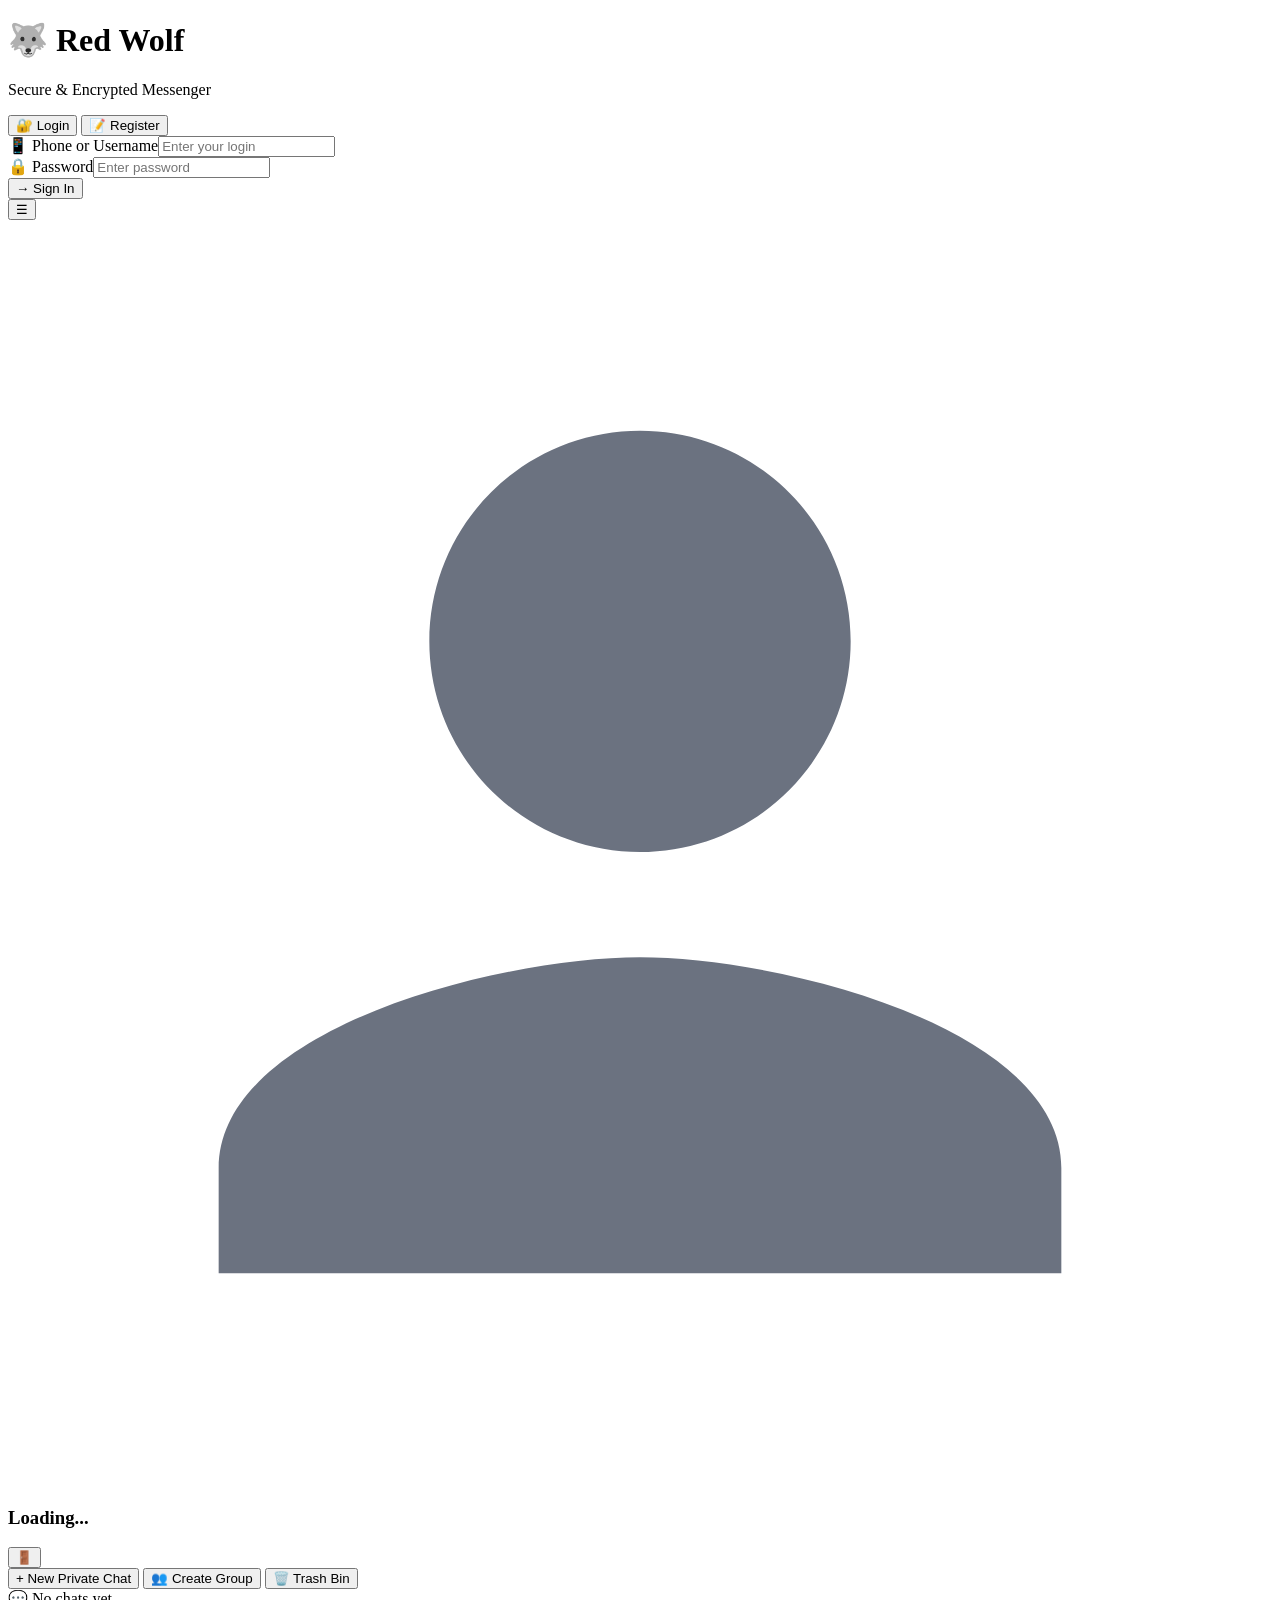
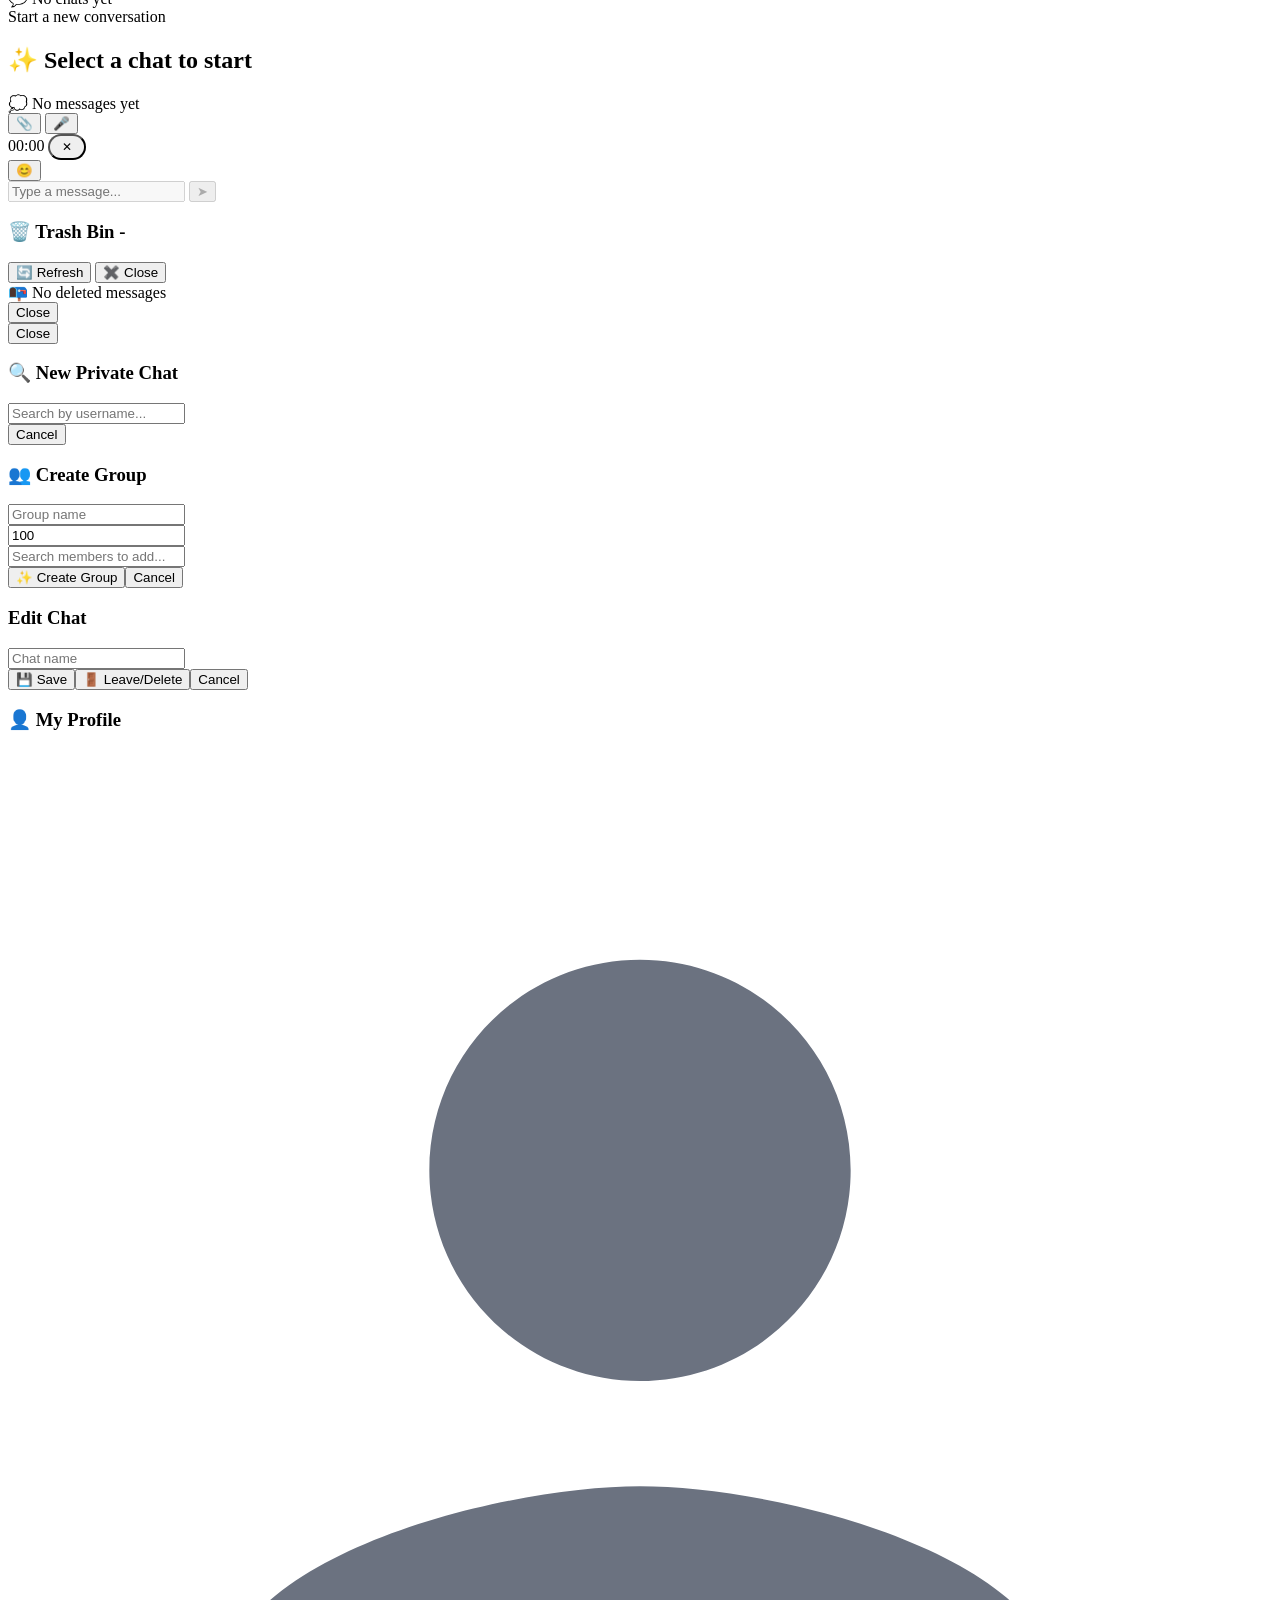
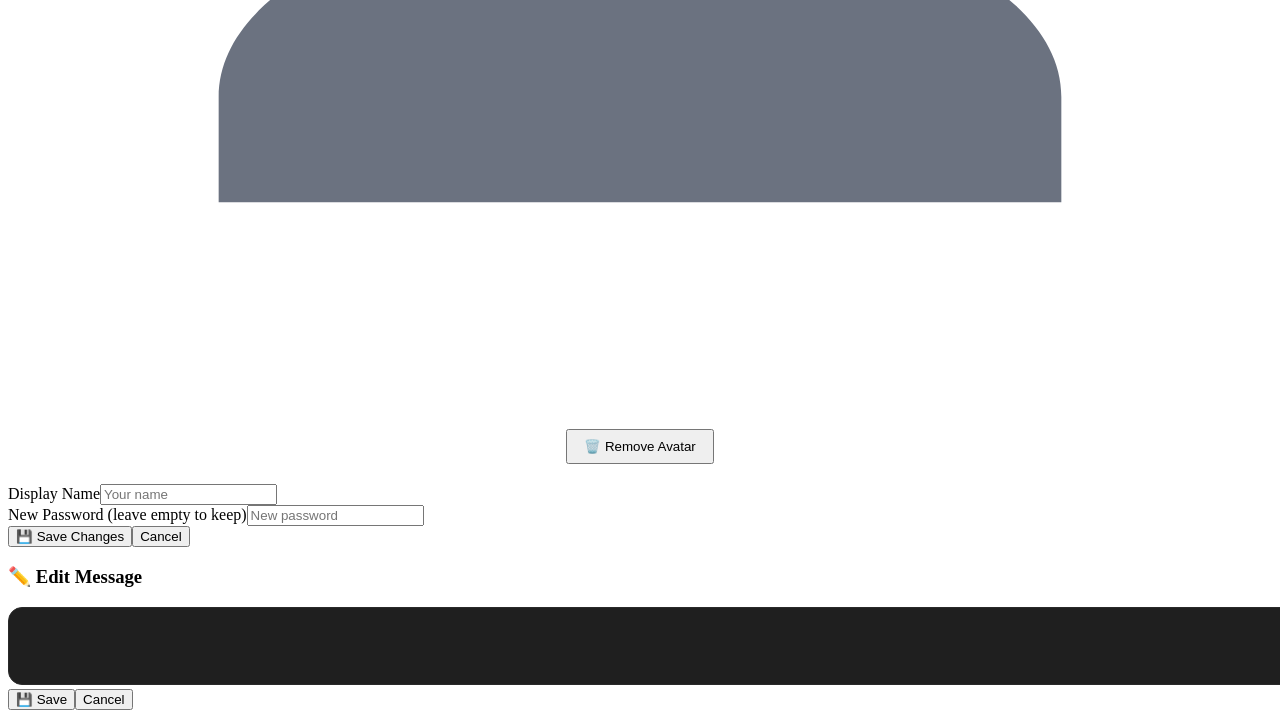
==== commit 1f8bfd11: "feat: изменен фронт для голосовых сообщений" ====
--- a/wwwroot/index.html
+++ b/wwwroot/index.html
@@ -3,226 +3,97 @@
 <head>
     <meta charset="UTF-8">
     <meta name="viewport" content="width=device-width, initial-scale=1.0, user-scalable=no, viewport-fit=cover">
-    <title>🐺 Red Wolf</title>
-    <link rel="stylesheet" href="style.css">
+    <title>Red Wolf Messenger</title>
+    <link rel="stylesheet" href="/css/style.css">
 </head>
 <body>
-    <!-- ===== AUTH ===== -->
+
     <div class="auth-container" id="authContainer">
         <div class="auth-card">
-            <div class="logo">
-                <span class="wolf-icon">🐺</span>
-                <h1>Red Wolf</h1>
-                <p>Secure &amp; Encrypted Messenger</p>
-            </div>
+            <div class="logo"><h1>🐺 Red Wolf</h1><p>Secure & Encrypted Messenger</p></div>
             <div class="auth-tabs">
-                <button class="auth-tab active" data-tab="login">🔐 Вход</button>
-                <button class="auth-tab" data-tab="register">📝 Регистрация</button>
+                <button class="auth-tab active" data-tab="login">🔐 Login</button>
+                <button class="auth-tab" data-tab="register">📝 Register</button>
             </div>
             <div id="loginForm" class="auth-form">
-                <div class="form-group">
-                    <label>📱 Телефон или логин</label>
-                    <input type="text" id="loginLogin" placeholder="Введите логин">
-                </div>
-                <div class="form-group">
-                    <label>🔒 Пароль</label>
-                    <input type="password" id="loginPassword" placeholder="Введите пароль">
-                </div>
-                <button class="btn btn-primary" id="doLoginBtn">→ Войти</button>
+                <div class="form-group"><label>📱 Phone or Username</label><input type="text" id="loginLogin" placeholder="Enter your login"></div>
+                <div class="form-group"><label>🔒 Password</label><input type="password" id="loginPassword" placeholder="Enter password"></div>
+                <button class="btn btn-primary" id="doLoginBtn">→ Sign In</button>
             </div>
             <div id="registerForm" class="auth-form" style="display:none">
-                <div class="form-group">
-                    <label>📞 Номер телефона</label>
-                    <input type="tel" id="regPhone" placeholder="+7 (999) 123-45-67">
-                </div>
-                <div class="form-group">
-                    <label>👤 Имя</label>
-                    <input type="text" id="regName" placeholder="Ваше имя">
-                </div>
-                <div class="form-group">
-                    <label>🔒 Пароль (мин. 6)</label>
-                    <input type="password" id="regPassword" placeholder="Создайте пароль">
-                </div>
-                <button class="btn btn-primary" id="sendCodeBtn">📨 Отправить код</button>
+                <div class="form-group"><label>📞 Phone Number</label><input type="tel" id="regPhone" placeholder="+7 (999) 123-45-67"></div>
+                <div class="form-group"><label>👤 Name</label><input type="text" id="regName" placeholder="Your username"></div>
+                <div class="form-group"><label>🔒 Password (min 6)</label><input type="password" id="regPassword" placeholder="Create password"></div>
+                <button class="btn btn-primary" id="sendCodeBtn">📨 Send Verification Code</button>
             </div>
             <div id="verifyForm" class="auth-form" style="display:none">
-                <div class="form-group">
-                    <label>🔢 Код подтверждения</label>
-                    <input type="text" id="verifyCode" placeholder="Введите 6-значный код" maxlength="6">
-                </div>
-                <button class="btn btn-primary" id="verifyBtn">✓ Подтвердить</button>
-                <button class="btn btn-secondary" id="backToRegisterBtn">← Назад</button>
+                <div class="form-group"><label>🔢 Verification Code</label><input type="text" id="verifyCode" placeholder="Enter 6-digit code" maxlength="6"></div>
+                <button class="btn btn-primary" id="verifyBtn">✓ Verify & Register</button>
+                <button class="btn btn-secondary" id="backToRegisterBtn">← Back</button>
             </div>
         </div>
     </div>
 
-    <!-- ===== APP ===== -->
     <div class="app-container" id="appContainer">
         <button class="menu-btn" id="menuBtn">☰</button>
-
-        <!-- Sidebar -->
         <div class="sidebar" id="sidebar">
             <div class="sidebar-header">
                 <img id="sidebarAvatar" class="sidebar-avatar" src="data:image/svg+xml,%3Csvg xmlns='http://www.w3.org/2000/svg' viewBox='0 0 24 24' fill='%236b7280'%3E%3Cpath d='M12 12c2.21 0 4-1.79 4-4s-1.79-4-4-4-4 1.79-4 4 1.79 4 4 4zm0 2c-2.67 0-8 1.34-8 4v2h16v-2c0-2.66-5.33-4-8-4z'/%3E%3C/svg%3E">
-                <h3 id="currentUserName">Загрузка...</h3>
-                <button class="logout-btn" id="logoutBtn" title="Выйти">🚪</button>
+                <h3 id="currentUserName">Loading...</h3>
+                <button class="logout-btn" id="logoutBtn" title="Logout">🚪</button>
             </div>
-            <div class="sidebar-actions">
-                <button class="btn btn-new-chat" id="newChatBtn">+ Новый чат</button>
-                <button class="btn btn-create-group" id="createGroupBtn">👥 Группа</button>
-                <button class="btn btn-trash" id="trashBtn">🗑️ Корзина</button>
-            </div>
-            <div class="chats-list" id="chatsList">
-                <div class="empty-state">💬 Нет чатов<br>Начните новый диалог</div>
-            </div>
+            <button class="btn-new-chat" id="newChatBtn">+ New Private Chat</button>
+            <button class="btn-create-group" id="createGroupBtn">👥 Create Group</button>
+            <button class="btn-trash" id="trashBtn">🗑️ Trash Bin</button>
+            <div class="chats-list" id="chatsList"><div class="empty-state">💬 No chats yet<br>Start a new conversation</div></div>
         </div>
-
-        <!-- Chat Area -->
         <div class="chat-area">
-            <div class="chat-header" id="chatHeader">
-                <h2>✨ Выберите чат</h2>
-            </div>
-            <div class="messages-container" id="messagesContainer">
-                <div class="empty-state">💭 Нет сообщений</div>
-            </div>
+            <div class="chat-header" id="chatHeader"><h2>✨ Select a chat to start</h2></div>
+            <div class="messages-container" id="messagesContainer"><div class="empty-state">💭 No messages yet</div></div>
             <div class="typing-indicator" id="typingIndicator" style="display:none"></div>
             <div class="message-input-area">
                 <input type="file" id="fileInput" style="display:none">
-                <button class="icon-btn" id="attachBtn" title="Файл">📎</button>
-                <div class="emoji-picker-container">
-                    <button class="icon-btn" id="emojiBtn" title="Emoji">😊</button>
+                <button class="attach-btn" id="attachBtn" title="Attach file">📎</button>
+                <button class="voice-btn" id="voiceBtn" title="Voice message">🎤</button>
+                <div class="voice-recording-indicator" id="voiceRecordingIndicator">
+                    <span class="dot"></span>
+                    <span class="voice-timer" id="voiceTimer">00:00</span>
+                    <button class="btn-danger" id="cancelVoiceBtn" style="padding:4px 12px; border-radius:20px; font-size:12px;">✕</button>
                 </div>
-                <input type="text" id="messageInput" placeholder="Введите сообщение..." disabled>
-                <button class="icon-btn send-btn" id="sendBtn" disabled>➤</button>
+                <div class="emoji-picker-container"><button class="emoji-btn" id="emojiBtn" title="Emoji">😊</button></div>
+                <input type="text" id="messageInput" placeholder="Type a message..." disabled>
+                <button class="send-btn" id="sendBtn" disabled title="Send">➤</button>
             </div>
         </div>
     </div>
 
-    <!-- ===== MODALS ===== -->
+    <!-- Модальные окна -->
     <div class="modal" id="trashModal">
-        <div class="modal-content">
-            <h3>🗑️ Корзина - <span id="trashChatName"></span></h3>
-            <div id="deletedMessagesList" style="max-height:60vh;overflow-y:auto;">
-                <div class="empty-state">📭 Нет удалённых сообщений</div>
+        <div class="modal-content trash-modal-content">
+            <div class="trash-header">
+                <h3>🗑️ Trash Bin - <span id="trashChatName"></span></h3>
+                <div class="trash-actions">
+                    <button class="btn-secondary" id="refreshTrashBtn">🔄 Refresh</button>
+                    <button class="btn-secondary close-modal">✖️ Close</button>
+                </div>
+            </div>
+            <div id="deletedMessagesList" style="max-height: 60vh; overflow-y: auto;">
+                <div class="empty-state">📭 No deleted messages</div>
             </div>
             <div class="modal-buttons">
-                <button class="btn btn-secondary" id="refreshTrashBtn">🔄 Обновить</button>
-                <button class="btn btn-secondary close-modal">✖️ Закрыть</button>
+                <button class="btn-warning" id="closeTrashBtn">Close</button>
             </div>
         </div>
     </div>
 
-    <div class="modal" id="userProfileModal">
-        <div class="modal-content">
-            <div id="userProfileContent"></div>
-            <div class="modal-buttons">
-                <button class="btn btn-secondary close-modal">Закрыть</button>
-            </div>
-        </div>
-    </div>
+    <div class="modal" id="userProfileModal"><div class="modal-content"><div id="userProfileContent"></div><div class="modal-buttons"><button class="btn btn-secondary close-modal">Close</button></div></div></div>
+    <div class="modal" id="newChatModal"><div class="modal-content"><h3>🔍 New Private Chat</h3><div class="form-group"><input type="text" id="searchUserInput" placeholder="Search by username..."></div><div id="searchResults"></div><div class="modal-buttons"><button class="btn btn-secondary close-modal">Cancel</button></div></div></div>
+    <div class="modal" id="createGroupModal"><div class="modal-content"><h3>👥 Create Group</h3><div class="form-group"><input type="text" id="groupName" placeholder="Group name"></div><div class="form-group"><input type="number" id="groupMaxUsers" value="100" placeholder="Max members"></div><div class="form-group"><input type="text" id="groupSearchInput" placeholder="Search members to add..."></div><div id="groupSearchResults"></div><div id="selectedMembers" class="selected-members"></div><div class="modal-buttons"><button class="btn btn-primary" id="createGroupSubmit">✨ Create Group</button><button class="btn btn-secondary close-modal">Cancel</button></div></div></div>
+    <div class="modal" id="editChatModal"><div class="modal-content"><h3 id="editChatTitle">Edit Chat</h3><div class="form-group"><input type="text" id="editChatName" placeholder="Chat name"></div><div id="groupAvatarSection" style="display:none; text-align:center; margin-bottom:20px;"><img id="groupAvatarPreview" class="group-avatar-img" src=""><div style="margin-top:12px;"><button class="btn-secondary" id="uploadGroupAvatarBtn" style="padding:8px 16px;">📷 Upload Avatar</button><button class="btn-danger" id="deleteGroupAvatarBtn" style="padding:8px 16px; margin-left:8px;">🗑️ Remove</button></div><input type="file" id="groupAvatarFile" accept="image/*" style="display:none"></div><div id="groupMembersSection" style="display:none"><div class="form-group"><input type="text" id="addMemberSearch" placeholder="Add new member..."></div><div id="addMemberResults"></div><div id="membersList"></div></div><div class="modal-buttons"><button class="btn btn-primary" id="saveChatEdit">💾 Save</button><button class="btn btn-danger" id="leaveDeleteBtn">🚪 Leave/Delete</button><button class="btn btn-secondary close-modal">Cancel</button></div></div></div>
+    <div class="modal" id="profileModal"><div class="modal-content"><h3>👤 My Profile</h3><div style="text-align:center"><img id="profileAvatar" class="profile-avatar-img" src="data:image/svg+xml,%3Csvg xmlns='http://www.w3.org/2000/svg' viewBox='0 0 24 24' fill='%236b7280'%3E%3Cpath d='M12 12c2.21 0 4-1.79 4-4s-1.79-4-4-4-4 1.79-4 4 1.79 4 4 4zm0 2c-2.67 0-8 1.34-8 4v2h16v-2c0-2.66-5.33-4-8-4z'/%3E%3C/svg%3E"><input type="file" id="avatarFile" accept="image/*" style="display:none"><button class="btn-secondary" id="removeAvatarBtn" style="margin-top:12px; padding:8px 16px;">🗑️ Remove Avatar</button></div><div class="form-group" style="margin-top:20px;"><label>Display Name</label><input type="text" id="profileName" placeholder="Your name"></div><div class="form-group"><label>New Password (leave empty to keep)</label><input type="password" id="profileNewPassword" placeholder="New password"></div><div class="modal-buttons"><button class="btn btn-primary" id="updateProfileBtn">💾 Save Changes</button><button class="btn btn-secondary close-modal">Cancel</button></div></div></div>
+    <div class="modal" id="editMessageModal"><div class="modal-content"><h3>✏️ Edit Message</h3><textarea id="editMessageText" rows="3" style="width:100%; background:#1f1f1f; border:1px solid #2a2a2a; border-radius:14px; padding:14px; color:white; font-family:inherit; resize:none;"></textarea><div class="modal-buttons"><button class="btn btn-primary" id="saveEditMessage">💾 Save</button><button class="btn btn-secondary close-modal">Cancel</button></div></div></div>
 
-    <div class="modal" id="newChatModal">
-        <div class="modal-content">
-            <h3>🔍 Новый чат</h3>
-            <div class="form-group">
-                <input type="text" id="searchUserInput" placeholder="Поиск по имени...">
-            </div>
-            <div id="searchResults"></div>
-            <div class="modal-buttons">
-                <button class="btn btn-secondary close-modal">Отмена</button>
-            </div>
-        </div>
-    </div>
-
-    <div class="modal" id="createGroupModal">
-        <div class="modal-content">
-            <h3>👥 Создать группу</h3>
-            <div class="form-group">
-                <input type="text" id="groupName" placeholder="Название группы">
-            </div>
-            <div class="form-group">
-                <input type="number" id="groupMaxUsers" value="100" placeholder="Макс. участников">
-            </div>
-            <div class="form-group">
-                <input type="text" id="groupSearchInput" placeholder="Поиск участников...">
-            </div>
-            <div id="groupSearchResults"></div>
-            <div id="selectedMembers" class="selected-members"></div>
-            <div class="modal-buttons">
-                <button class="btn btn-primary" id="createGroupSubmit">✨ Создать</button>
-                <button class="btn btn-secondary close-modal">Отмена</button>
-            </div>
-        </div>
-    </div>
-
-    <div class="modal" id="editChatModal">
-        <div class="modal-content">
-            <h3 id="editChatTitle">✏️ Редактировать</h3>
-            <div class="form-group">
-                <input type="text" id="editChatName" placeholder="Название">
-            </div>
-            <div id="groupAvatarSection" style="display:none;text-align:center;margin:16px 0;">
-                <img id="groupAvatarPreview" class="group-avatar-img" src="">
-                <div style="margin-top:12px;display:flex;gap:8px;justify-content:center;flex-wrap:wrap;">
-                    <button class="btn btn-secondary" id="uploadGroupAvatarBtn">📷 Загрузить</button>
-                    <button class="btn btn-danger" id="deleteGroupAvatarBtn">🗑️ Удалить</button>
-                </div>
-                <input type="file" id="groupAvatarFile" accept="image/*" style="display:none">
-            </div>
-            <div id="groupMembersSection" style="display:none">
-                <div class="form-group">
-                    <input type="text" id="addMemberSearch" placeholder="Добавить участника...">
-                </div>
-                <div id="addMemberResults"></div>
-                <div id="membersList"></div>
-            </div>
-            <div class="modal-buttons">
-                <button class="btn btn-primary" id="saveChatEdit">💾 Сохранить</button>
-                <button class="btn btn-danger" id="leaveDeleteBtn">🚪 Покинуть</button>
-                <button class="btn btn-secondary close-modal">Отмена</button>
-            </div>
-        </div>
-    </div>
-
-    <div class="modal" id="profileModal">
-        <div class="modal-content">
-            <h3>👤 Мой профиль</h3>
-            <div style="text-align:center">
-                <img id="profileAvatar" class="profile-avatar-img" src="data:image/svg+xml,%3Csvg xmlns='http://www.w3.org/2000/svg' viewBox='0 0 24 24' fill='%236b7280'%3E%3Cpath d='M12 12c2.21 0 4-1.79 4-4s-1.79-4-4-4-4 1.79-4 4 1.79 4 4 4zm0 2c-2.67 0-8 1.34-8 4v2h16v-2c0-2.66-5.33-4-8-4z'/%3E%3C/svg%3E">
-                <input type="file" id="avatarFile" accept="image/*" style="display:none">
-                <div style="margin-top:12px;display:flex;gap:8px;justify-content:center;flex-wrap:wrap;">
-                    <button class="btn btn-secondary" id="uploadAvatarBtn">📷 Загрузить</button>
-                    <button class="btn btn-danger" id="removeAvatarBtn">🗑️ Удалить</button>
-                </div>
-            </div>
-            <div class="form-group" style="margin-top:20px;">
-                <label>Имя</label>
-                <input type="text" id="profileName" placeholder="Ваше имя">
-            </div>
-            <div class="form-group">
-                <label>Новый пароль (оставьте пустым)</label>
-                <input type="password" id="profileNewPassword" placeholder="Новый пароль">
-            </div>
-            <div class="modal-buttons">
-                <button class="btn btn-primary" id="updateProfileBtn">💾 Сохранить</button>
-                <button class="btn btn-secondary close-modal">Отмена</button>
-            </div>
-        </div>
-    </div>
-
-    <div class="modal" id="editMessageModal">
-        <div class="modal-content">
-            <h3>✏️ Редактировать</h3>
-            <textarea id="editMessageText" rows="3" style="width:100%;background:var(--bg-input);border:1px solid var(--border);border-radius:var(--radius-sm);padding:14px;color:var(--text);font-family:inherit;resize:none;font-size:14px;"></textarea>
-            <div class="modal-buttons">
-                <button class="btn btn-primary" id="saveEditMessage">💾 Сохранить</button>
-                <button class="btn btn-secondary close-modal">Отмена</button>
-            </div>
-        </div>
-    </div>
-
-    <!-- ===== SCRIPTS ===== -->
     <script src="https://cdnjs.cloudflare.com/ajax/libs/microsoft-signalr/7.0.5/signalr.min.js"></script>
-    <script src="scripts.js"></script>
+    <script type="module" src="/js/app.js"></script>
 </body>
 </html>
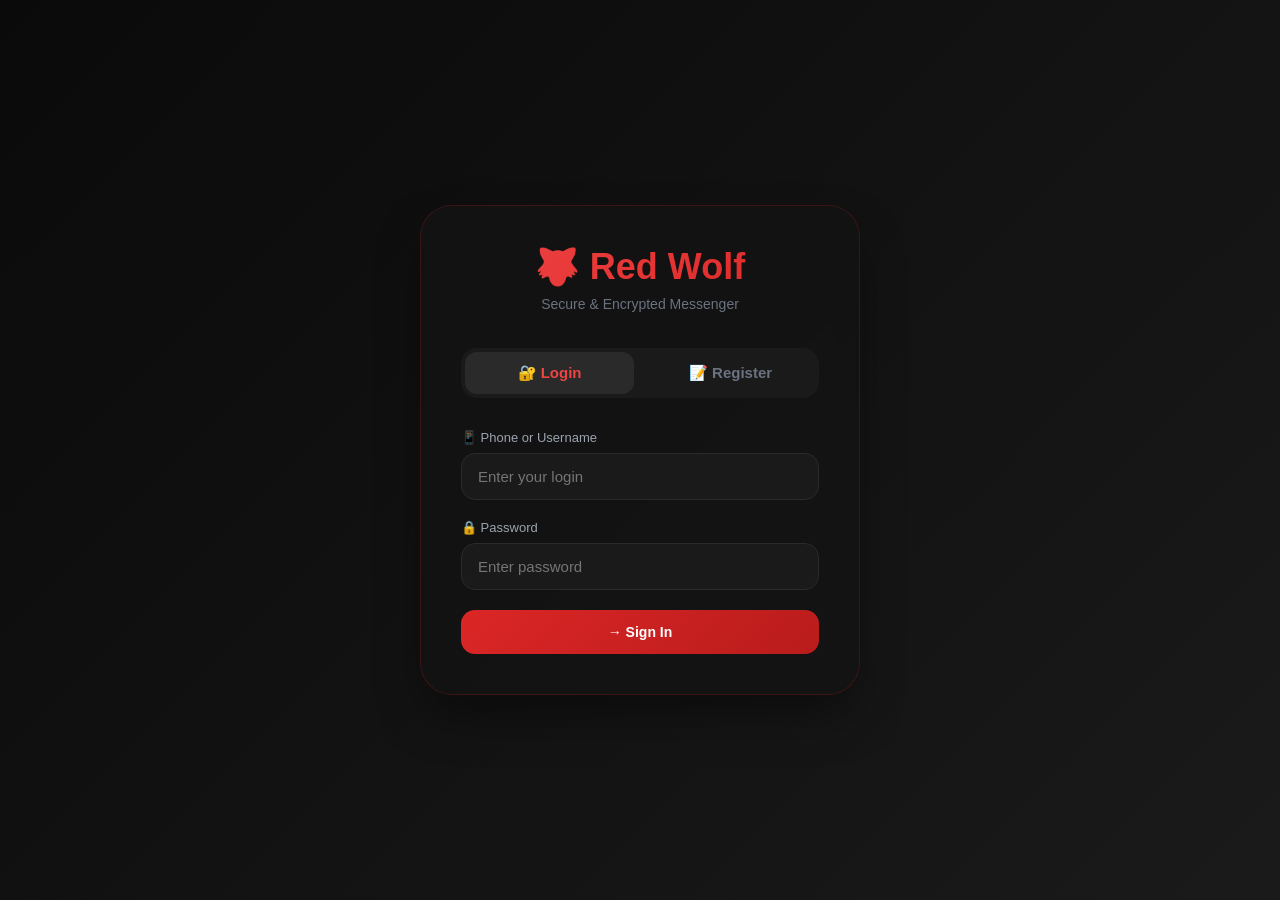
==== commit e539e26a: "feat: исправлена работа сервисов, изменен фронтенд под голосовые сообщения" ====
--- a/wwwroot/index.html
+++ b/wwwroot/index.html
@@ -4,7 +4,7 @@
     <meta charset="UTF-8">
     <meta name="viewport" content="width=device-width, initial-scale=1.0, user-scalable=no, viewport-fit=cover">
     <title>Red Wolf Messenger</title>
-    <link rel="stylesheet" href="/css/style.css">
+    <link rel="stylesheet" href="style.css">
 </head>
 <body>
 
@@ -94,6 +94,6 @@
     <div class="modal" id="editMessageModal"><div class="modal-content"><h3>✏️ Edit Message</h3><textarea id="editMessageText" rows="3" style="width:100%; background:#1f1f1f; border:1px solid #2a2a2a; border-radius:14px; padding:14px; color:white; font-family:inherit; resize:none;"></textarea><div class="modal-buttons"><button class="btn btn-primary" id="saveEditMessage">💾 Save</button><button class="btn btn-secondary close-modal">Cancel</button></div></div></div>
 
     <script src="https://cdnjs.cloudflare.com/ajax/libs/microsoft-signalr/7.0.5/signalr.min.js"></script>
-    <script type="module" src="/js/app.js"></script>
+    <script type="module" src="scripts.js"></script>
 </body>
 </html>
--- a/wwwroot/style.css
+++ b/wwwroot/style.css
@@ -0,0 +1,1073 @@
+* {
+    margin: 0;
+    padding: 0;
+    box-sizing: border-box;
+}
+
+body {
+    font-family: -apple-system, BlinkMacSystemFont, 'Segoe UI', Roboto, Helvetica, Arial, sans-serif;
+    background: #0a0a0a;
+    min-height: 100vh;
+    color: #e0e0e0;
+}
+
+/* ===== ����������� ===== */
+.auth-container {
+    display: flex;
+    justify-content: center;
+    align-items: center;
+    min-height: 100vh;
+    padding: 20px;
+    background: linear-gradient(135deg, #0a0a0a 0%, #1a1a1a 100%);
+}
+
+.auth-card {
+    background: rgba(20, 20, 20, 0.95);
+    backdrop-filter: blur(10px);
+    border-radius: 32px;
+    padding: 40px;
+    width: 100%;
+    max-width: 440px;
+    border: 1px solid rgba(220, 38, 38, 0.2);
+    box-shadow: 0 25px 50px -12px rgba(0, 0, 0, 0.5);
+}
+
+.logo {
+    text-align: center;
+    margin-bottom: 36px;
+}
+
+    .logo h1 {
+        font-size: 36px;
+        background: linear-gradient(135deg, #ef4444, #dc2626);
+        -webkit-background-clip: text;
+        background-clip: text;
+        color: transparent;
+    }
+
+    .logo p {
+        color: #6b7280;
+        font-size: 14px;
+        margin-top: 8px;
+    }
+
+.auth-tabs {
+    display: flex;
+    gap: 12px;
+    margin-bottom: 32px;
+    background: #1a1a1a;
+    padding: 4px;
+    border-radius: 16px;
+}
+
+.auth-tab {
+    flex: 1;
+    background: none;
+    border: none;
+    padding: 12px;
+    font-size: 15px;
+    font-weight: 600;
+    cursor: pointer;
+    color: #6b7280;
+    border-radius: 12px;
+    transition: all 0.2s ease;
+}
+
+    .auth-tab.active {
+        color: #ef4444;
+        background: #2a2a2a;
+    }
+
+.auth-form {
+    display: flex;
+    flex-direction: column;
+    gap: 20px;
+}
+
+.form-group {
+    display: flex;
+    flex-direction: column;
+    gap: 8px;
+}
+
+    .form-group label {
+        font-size: 13px;
+        font-weight: 500;
+        color: #9ca3af;
+    }
+
+    .form-group input {
+        background: #1a1a1a;
+        border: 1px solid #2a2a2a;
+        border-radius: 14px;
+        padding: 14px 16px;
+        color: #e0e0e0;
+        font-size: 15px;
+    }
+
+        .form-group input:focus {
+            outline: none;
+            border-color: #dc2626;
+            background: #1f1f1f;
+        }
+
+.btn {
+    padding: 14px 24px;
+    border-radius: 14px;
+    font-weight: 600;
+    font-size: 14px;
+    cursor: pointer;
+    border: none;
+    transition: all 0.2s ease;
+}
+
+.btn-primary {
+    background: linear-gradient(135deg, #dc2626, #b91c1c);
+    color: white;
+}
+
+    .btn-primary:hover {
+        transform: translateY(-1px);
+        box-shadow: 0 4px 12px rgba(220, 38, 38, 0.3);
+    }
+
+.btn-secondary {
+    background: #2a2a2a;
+    color: #e0e0e0;
+}
+
+    .btn-secondary:hover {
+        background: #3a3a3a;
+    }
+
+.btn-danger {
+    background: #7f1d1d;
+    color: white;
+}
+
+.btn-warning {
+    background: #92400e;
+    color: white;
+}
+
+/* ===== ���������� ===== */
+.app-container {
+    display: none;
+    height: 100vh;
+    overflow: hidden;
+}
+
+    .app-container.active {
+        display: flex;
+    }
+
+.menu-btn {
+    display: none;
+    position: fixed;
+    top: 16px;
+    left: 16px;
+    z-index: 1001;
+    background: #dc2626;
+    border: none;
+    border-radius: 12px;
+    padding: 12px 16px;
+    color: white;
+    cursor: pointer;
+    font-size: 20px;
+}
+
+/* ===== ������� ===== */
+.sidebar {
+    width: 340px;
+    background: #0f0f0f;
+    border-right: 1px solid #1f1f1f;
+    display: flex;
+    flex-direction: column;
+    transition: left 0.3s ease;
+}
+
+.sidebar-header {
+    padding: 20px 24px;
+    border-bottom: 1px solid #1f1f1f;
+    display: flex;
+    align-items: center;
+    gap: 14px;
+}
+
+.sidebar-avatar {
+    width: 48px;
+    height: 48px;
+    border-radius: 50%;
+    object-fit: cover;
+    cursor: pointer;
+    border: 2px solid #dc2626;
+}
+
+.sidebar-header h3 {
+    flex: 1;
+    font-size: 16px;
+    font-weight: 600;
+    cursor: pointer;
+    color: #e0e0e0;
+}
+
+.logout-btn {
+    background: none;
+    border: none;
+    color: #6b7280;
+    cursor: pointer;
+    font-size: 22px;
+    padding: 8px;
+    border-radius: 10px;
+}
+
+    .logout-btn:hover {
+        background: #1f1f1f;
+        color: #ef4444;
+    }
+
+.btn-new-chat, .btn-create-group, .btn-trash {
+    margin: 8px 12px;
+    padding: 10px;
+    border-radius: 14px;
+    font-weight: 600;
+    cursor: pointer;
+}
+
+.btn-new-chat {
+    background: linear-gradient(135deg, #dc2626, #b91c1c);
+    border: none;
+    color: white;
+}
+
+.btn-create-group {
+    background: #1a1a1a;
+    border: 1px solid #dc2626;
+    color: #e0e0e0;
+}
+
+.btn-trash {
+    background: #1f1f1f;
+    border: 1px solid #6b7280;
+    color: #9ca3af;
+}
+
+    .btn-trash:hover {
+        background: #7f1d1d;
+        border-color: #dc2626;
+        color: white;
+    }
+
+.chats-list {
+    flex: 1;
+    overflow-y: auto;
+    padding: 12px;
+}
+
+.chat-item {
+    padding: 14px;
+    border-radius: 16px;
+    cursor: pointer;
+    margin-bottom: 8px;
+    background: #141414;
+    border: 1px solid #1f1f1f;
+    transition: all 0.2s ease;
+}
+
+    .chat-item:hover {
+        background: #1a1a1a;
+        border-color: #dc2626;
+    }
+
+.chat-avatar-container {
+    position: relative;
+}
+
+.online-dot {
+    position: absolute;
+    bottom: 2px;
+    right: 2px;
+    width: 12px;
+    height: 12px;
+    border-radius: 50%;
+    border: 2px solid #141414;
+}
+
+    .online-dot.online {
+        background: #22c55e;
+    }
+
+    .online-dot.offline {
+        background: #6b7280;
+    }
+
+.chat-info {
+    flex: 1;
+    min-width: 0;
+}
+
+.chat-name {
+    font-weight: 600;
+    display: flex;
+    align-items: center;
+    gap: 8px;
+    flex-wrap: wrap;
+}
+
+.chat-badge {
+    font-size: 10px;
+    background: linear-gradient(135deg, #dc2626, #b91c1c);
+    padding: 2px 8px;
+    border-radius: 12px;
+    color: white;
+}
+
+.chat-preview {
+    font-size: 12px;
+    color: #6b7280;
+    white-space: nowrap;
+    overflow: hidden;
+    text-overflow: ellipsis;
+    margin-top: 4px;
+}
+
+.unread-badge {
+    background: #ef4444;
+    color: white;
+    border-radius: 20px;
+    padding: 2px 8px;
+    font-size: 11px;
+    font-weight: bold;
+    margin-left: 8px;
+}
+
+/* ===== ��� ===== */
+.chat-area {
+    flex: 1;
+    display: flex;
+    flex-direction: column;
+    background: linear-gradient(180deg, #121212 0%, #0a0a0a 100%);
+}
+
+.chat-header {
+    padding: 16px 24px;
+    border-bottom: 1px solid #1f1f1f;
+    background: rgba(15, 15, 15, 0.95);
+}
+
+.chat-header-top {
+    display: flex;
+    justify-content: space-between;
+    align-items: center;
+}
+
+.chat-header h2 {
+    font-size: 20px;
+    font-weight: 600;
+    color: #ef4444;
+    cursor: pointer;
+}
+
+    .chat-header h2:hover {
+        text-decoration: underline;
+    }
+
+.chat-actions {
+    display: flex;
+    gap: 8px;
+}
+
+.edit-chat-btn, .trash-chat-btn {
+    background: #1f1f1f;
+    border: 1px solid #2a2a2a;
+    border-radius: 10px;
+    padding: 6px 14px;
+    cursor: pointer;
+    font-size: 12px;
+    color: #e0e0e0;
+}
+
+    .trash-chat-btn:hover {
+        background: #7f1d1d;
+        border-color: #dc2626;
+    }
+
+    .edit-chat-btn:hover {
+        background: #dc2626;
+        border-color: #dc2626;
+    }
+
+/* ===== ��������� ===== */
+.messages-container {
+    flex: 1;
+    overflow-y: auto;
+    padding: 24px;
+    display: flex;
+    flex-direction: column;
+    gap: 16px;
+}
+
+    .messages-container::-webkit-scrollbar {
+        width: 6px;
+    }
+
+    .messages-container::-webkit-scrollbar-track {
+        background: #1a1a1a;
+    }
+
+    .messages-container::-webkit-scrollbar-thumb {
+        background: #dc2626;
+        border-radius: 3px;
+    }
+
+.message {
+    display: flex;
+    flex-direction: column;
+    max-width: 70%;
+    margin-bottom: 8px;
+    animation: fadeIn 0.3s ease;
+}
+
+@keyframes fadeIn {
+    from {
+        opacity: 0;
+        transform: translateY(10px);
+    }
+
+    to {
+        opacity: 1;
+        transform: translateY(0);
+    }
+}
+
+.message.own {
+    align-self: flex-end;
+}
+
+.message.system {
+    align-self: center;
+    max-width: 90%;
+}
+
+.message.deleted-message {
+    opacity: 0.7;
+    background: #1a1a1a;
+    border-left: 3px solid #6b7280;
+}
+
+.message-header {
+    display: flex;
+    align-items: center;
+    gap: 10px;
+    margin-bottom: 6px;
+}
+
+    .message-header img {
+        width: 30px;
+        height: 30px;
+        border-radius: 50%;
+        cursor: pointer;
+        object-fit: cover;
+    }
+
+.message-sender {
+    font-size: 12px;
+    color: #9ca3af;
+    cursor: pointer;
+}
+
+    .message-sender:hover {
+        color: #dc2626;
+        text-decoration: underline;
+    }
+
+.message-content {
+    padding: 12px 16px;
+    border-radius: 20px;
+    background: #1f1f1f;
+    word-wrap: break-word;
+    line-height: 1.4;
+    font-size: 14px;
+}
+
+.message.own .message-content {
+    background: linear-gradient(135deg, #dc2626, #b91c1c);
+    color: white;
+}
+
+.message-time {
+    font-size: 10px;
+    color: #6b7280;
+    margin-top: 6px;
+    margin-left: 6px;
+}
+
+.message-actions {
+    display: flex;
+    gap: 8px;
+    margin-top: 8px;
+    flex-wrap: wrap;
+}
+
+    .message-actions button {
+        background: #1f1f1f;
+        border: none;
+        border-radius: 8px;
+        padding: 4px 10px;
+        cursor: pointer;
+        font-size: 11px;
+        color: #e0e0e0;
+    }
+
+        .message-actions button:hover {
+            background: #dc2626;
+            color: white;
+        }
+
+/* ===== ����� � ��������� ===== */
+.message-file {
+    display: flex;
+    align-items: center;
+    gap: 14px;
+    padding: 12px 16px;
+    background: #1a1a1a;
+    border-radius: 16px;
+    border: 1px solid #2a2a2a;
+    flex-wrap: wrap;
+}
+
+.file-icon {
+    font-size: 32px;
+}
+
+.file-info {
+    flex: 1;
+}
+
+.file-name {
+    font-weight: 600;
+    font-size: 13px;
+    word-break: break-all;
+}
+
+.file-size {
+    font-size: 11px;
+    color: #6b7280;
+    margin-top: 3px;
+}
+
+.file-duration {
+    font-size: 11px;
+    color: #9ca3af;
+    margin-top: 3px;
+}
+
+.download-btn {
+    background: #22c55e !important;
+    border: none !important;
+    border-radius: 10px !important;
+    padding: 8px 16px !important;
+    color: white !important;
+    cursor: pointer !important;
+    font-weight: bold !important;
+}
+
+    .download-btn:hover {
+        background: #16a34a !important;
+    }
+
+/* ===== ����� ��������� ===== */
+.voice-message-player {
+    display: flex;
+    align-items: center;
+    gap: 12px;
+    padding: 8px 16px;
+    background: #1a1a1a;
+    border-radius: 28px;
+    border: 1px solid #2a2a2a;
+    min-width: 150px;
+}
+
+    .voice-message-player .play-btn {
+        background: none;
+        border: none;
+        color: #ef4444;
+        font-size: 24px;
+        cursor: pointer;
+    }
+
+        .voice-message-player .play-btn:hover {
+            color: #dc2626;
+        }
+
+    .voice-message-player .progress-bar {
+        flex: 1;
+        height: 4px;
+        background: #2a2a2a;
+        border-radius: 2px;
+        cursor: pointer;
+        position: relative;
+    }
+
+        .voice-message-player .progress-bar .progress-fill {
+            height: 100%;
+            background: #ef4444;
+            border-radius: 2px;
+            width: 0%;
+            transition: width 0.1s;
+        }
+
+    .voice-message-player .voice-duration {
+        font-size: 12px;
+        color: #9ca3af;
+        min-width: 40px;
+        text-align: center;
+    }
+
+.message-caption {
+    margin-top: 8px;
+    font-size: 12px;
+    opacity: 0.8;
+    padding: 6px 10px;
+    background: rgba(255,255,255,0.05);
+    border-radius: 10px;
+}
+
+/* ===== ���� ===== */
+.message-input-area {
+    padding: 16px 24px;
+    border-top: 1px solid #1f1f1f;
+    background: rgba(15, 15, 15, 0.95);
+    display: flex;
+    gap: 12px;
+    align-items: center;
+}
+
+    .message-input-area input {
+        flex: 1;
+        background: #1f1f1f;
+        border: 1px solid #2a2a2a;
+        border-radius: 28px;
+        padding: 12px 20px;
+        color: #e0e0e0;
+        font-size: 14px;
+    }
+
+        .message-input-area input:focus {
+            outline: none;
+            border-color: #dc2626;
+        }
+
+.attach-btn, .emoji-btn, .voice-btn, .send-btn {
+    background: #1f1f1f;
+    border: 1px solid #2a2a2a;
+    border-radius: 50%;
+    width: 46px;
+    height: 46px;
+    cursor: pointer;
+    font-size: 18px;
+    transition: all 0.2s ease;
+}
+
+.voice-btn {
+    font-size: 20px;
+}
+
+    .voice-btn.recording {
+        background: #dc2626;
+        border-color: #dc2626;
+        animation: pulse 1s infinite;
+        color: white;
+    }
+
+@keyframes pulse {
+    0% {
+        transform: scale(1);
+    }
+
+    50% {
+        transform: scale(1.1);
+    }
+
+    100% {
+        transform: scale(1);
+    }
+}
+
+.send-btn {
+    background: linear-gradient(135deg, #dc2626, #b91c1c);
+    border: none;
+    color: white;
+}
+
+    .attach-btn:hover, .emoji-btn:hover, .voice-btn:hover, .send-btn:hover {
+        transform: scale(1.05);
+    }
+
+.voice-recording-indicator {
+    display: none;
+    align-items: center;
+    gap: 12px;
+    background: #1a1a1a;
+    padding: 8px 16px;
+    border-radius: 28px;
+    border: 1px solid #dc2626;
+}
+
+    .voice-recording-indicator.active {
+        display: flex;
+    }
+
+    .voice-recording-indicator .dot {
+        width: 12px;
+        height: 12px;
+        border-radius: 50%;
+        background: #dc2626;
+        animation: pulse 0.8s infinite;
+    }
+
+.voice-timer {
+    color: #dc2626;
+    font-size: 14px;
+    font-weight: bold;
+    min-width: 50px;
+    text-align: center;
+}
+
+/* ===== ������ ===== */
+.emoji-picker-container {
+    position: relative;
+}
+
+emoji-picker {
+    position: absolute;
+    bottom: 60px;
+    left: 0;
+    z-index: 1000;
+    --background: #1f1f1f;
+    --border-radius: 16px;
+    box-shadow: 0 10px 40px rgba(0,0,0,0.5);
+}
+
+.typing-indicator {
+    font-size: 12px;
+    color: #9ca3af;
+    padding: 8px 24px;
+    font-style: italic;
+    background: rgba(15,15,15,0.8);
+}
+
+/* ===== ��������� ���� ===== */
+.modal {
+    display: none;
+    position: fixed;
+    top: 0;
+    left: 0;
+    width: 100%;
+    height: 100%;
+    background: rgba(0,0,0,0.9);
+    backdrop-filter: blur(8px);
+    justify-content: center;
+    align-items: center;
+    z-index: 2000;
+}
+
+    .modal.active {
+        display: flex;
+    }
+
+.modal-content {
+    background: #141414;
+    border-radius: 28px;
+    padding: 32px;
+    width: 90%;
+    max-width: 500px;
+    border: 1px solid #2a2a2a;
+    max-height: 85vh;
+    overflow-y: auto;
+}
+
+    .modal-content h3 {
+        color: #ef4444;
+        margin-bottom: 24px;
+        font-size: 22px;
+    }
+
+.modal-buttons {
+    display: flex;
+    gap: 12px;
+    margin-top: 28px;
+    flex-wrap: wrap;
+}
+
+.close-modal {
+    background: #2a2a2a;
+    color: #e0e0e0;
+    border: none;
+    padding: 10px 20px;
+    border-radius: 12px;
+    cursor: pointer;
+    font-size: 14px;
+}
+
+    .close-modal:hover {
+        background: #3a3a3a;
+    }
+
+/* ===== ������� ===== */
+.trash-modal-content {
+    max-width: 600px;
+    width: 90%;
+}
+
+.trash-header {
+    display: flex;
+    justify-content: space-between;
+    align-items: center;
+    margin-bottom: 20px;
+    flex-wrap: wrap;
+    gap: 10px;
+}
+
+.trash-actions {
+    display: flex;
+    gap: 10px;
+}
+
+.deleted-message-item {
+    padding: 12px;
+    border-radius: 12px;
+    background: #1a1a1a;
+    margin-bottom: 8px;
+    cursor: pointer;
+    border: 1px solid #2a2a2a;
+}
+
+    .deleted-message-item:hover {
+        border-color: #dc2626;
+        background: #1f1f1f;
+    }
+
+.deleted-message-text {
+    font-size: 13px;
+    margin-bottom: 8px;
+    word-break: break-all;
+}
+
+.deleted-message-meta {
+    font-size: 11px;
+    color: #6b7280;
+    display: flex;
+    gap: 12px;
+    flex-wrap: wrap;
+}
+
+.restore-btn {
+    background: #22c55e;
+    border: none;
+    border-radius: 6px;
+    padding: 4px 12px;
+    color: white;
+    cursor: pointer;
+    font-size: 11px;
+}
+
+.permanent-delete-btn {
+    background: #dc2626;
+    border: none;
+    border-radius: 6px;
+    padding: 4px 12px;
+    color: white;
+    cursor: pointer;
+    font-size: 11px;
+}
+
+/* ===== ����� ===== */
+.user-search-result {
+    padding: 12px;
+    border-radius: 14px;
+    background: #1f1f1f;
+    margin-bottom: 10px;
+    cursor: pointer;
+    display: flex;
+    align-items: center;
+    gap: 14px;
+    transition: all 0.2s ease;
+}
+
+    .user-search-result:hover {
+        background: #2a2a2a;
+        border-left: 3px solid #dc2626;
+    }
+
+    .user-search-result img {
+        width: 44px;
+        height: 44px;
+        border-radius: 50%;
+        object-fit: cover;
+    }
+
+.selected-members {
+    display: flex;
+    flex-wrap: wrap;
+    gap: 8px;
+    margin-top: 16px;
+}
+
+.member-tag {
+    background: linear-gradient(135deg, #dc2626, #b91c1c);
+    padding: 6px 12px;
+    border-radius: 20px;
+    font-size: 13px;
+    display: flex;
+    align-items: center;
+    gap: 8px;
+    color: white;
+}
+
+    .member-tag button {
+        background: none;
+        border: none;
+        color: white;
+        cursor: pointer;
+        font-size: 16px;
+        font-weight: bold;
+    }
+
+.member-item {
+    display: flex;
+    justify-content: space-between;
+    align-items: center;
+    padding: 10px;
+    border-bottom: 1px solid #2a2a2a;
+}
+
+    .member-item img {
+        width: 36px;
+        height: 36px;
+        border-radius: 50%;
+        margin-right: 10px;
+        object-fit: cover;
+    }
+
+.remove-member {
+    background: #dc2626;
+    border: none;
+    border-radius: 8px;
+    padding: 4px 12px;
+    color: white;
+    cursor: pointer;
+    font-size: 12px;
+}
+
+/* ===== ������� ===== */
+.profile-view {
+    text-align: center;
+}
+
+    .profile-view img {
+        width: 120px;
+        height: 120px;
+        border-radius: 50%;
+        object-fit: cover;
+        margin-bottom: 16px;
+        border: 3px solid #dc2626;
+    }
+
+    .profile-view h3 {
+        color: #ef4444;
+        margin-bottom: 8px;
+    }
+
+    .profile-view p {
+        color: #9ca3af;
+        margin-bottom: 8px;
+    }
+
+.profile-avatar-img {
+    width: 120px;
+    height: 120px;
+    border-radius: 50%;
+    object-fit: cover;
+    border: 3px solid #dc2626;
+    cursor: pointer;
+}
+
+.group-avatar-img {
+    width: 100px;
+    height: 100px;
+    border-radius: 50%;
+    object-fit: cover;
+    cursor: pointer;
+    margin-bottom: 20px;
+    border: 2px solid #dc2626;
+}
+
+.empty-state {
+    text-align: center;
+    color: #6b7280;
+    padding: 48px 24px;
+}
+
+/* ===== TOAST ===== */
+.toast {
+    position: fixed;
+    bottom: 30px;
+    left: 50%;
+    transform: translateX(-50%);
+    background: #22c55e;
+    color: white;
+    padding: 12px 24px;
+    border-radius: 40px;
+    z-index: 9999;
+    font-size: 14px;
+    font-weight: 500;
+    animation: slideUp 0.3s ease, fadeOut 2.5s ease 2s forwards;
+}
+
+@keyframes slideUp {
+    from {
+        opacity: 0;
+        transform: translateX(-50%) translateY(20px);
+    }
+
+    to {
+        opacity: 1;
+        transform: translateX(-50%) translateY(0);
+    }
+}
+
+@keyframes fadeOut {
+    to {
+        opacity: 0;
+        visibility: hidden;
+    }
+}
+
+/* ===== ������� ===== */
+@media (max-width: 768px) {
+    .menu-btn {
+        display: block;
+    }
+
+    .sidebar {
+        position: fixed;
+        left: -320px;
+        top: 0;
+        bottom: 0;
+        width: 300px;
+        z-index: 1000;
+    }
+
+        .sidebar.open {
+            left: 0;
+        }
+
+    .message {
+        max-width: 85%;
+    }
+
+    .chat-header {
+        padding-left: 70px;
+    }
+}
